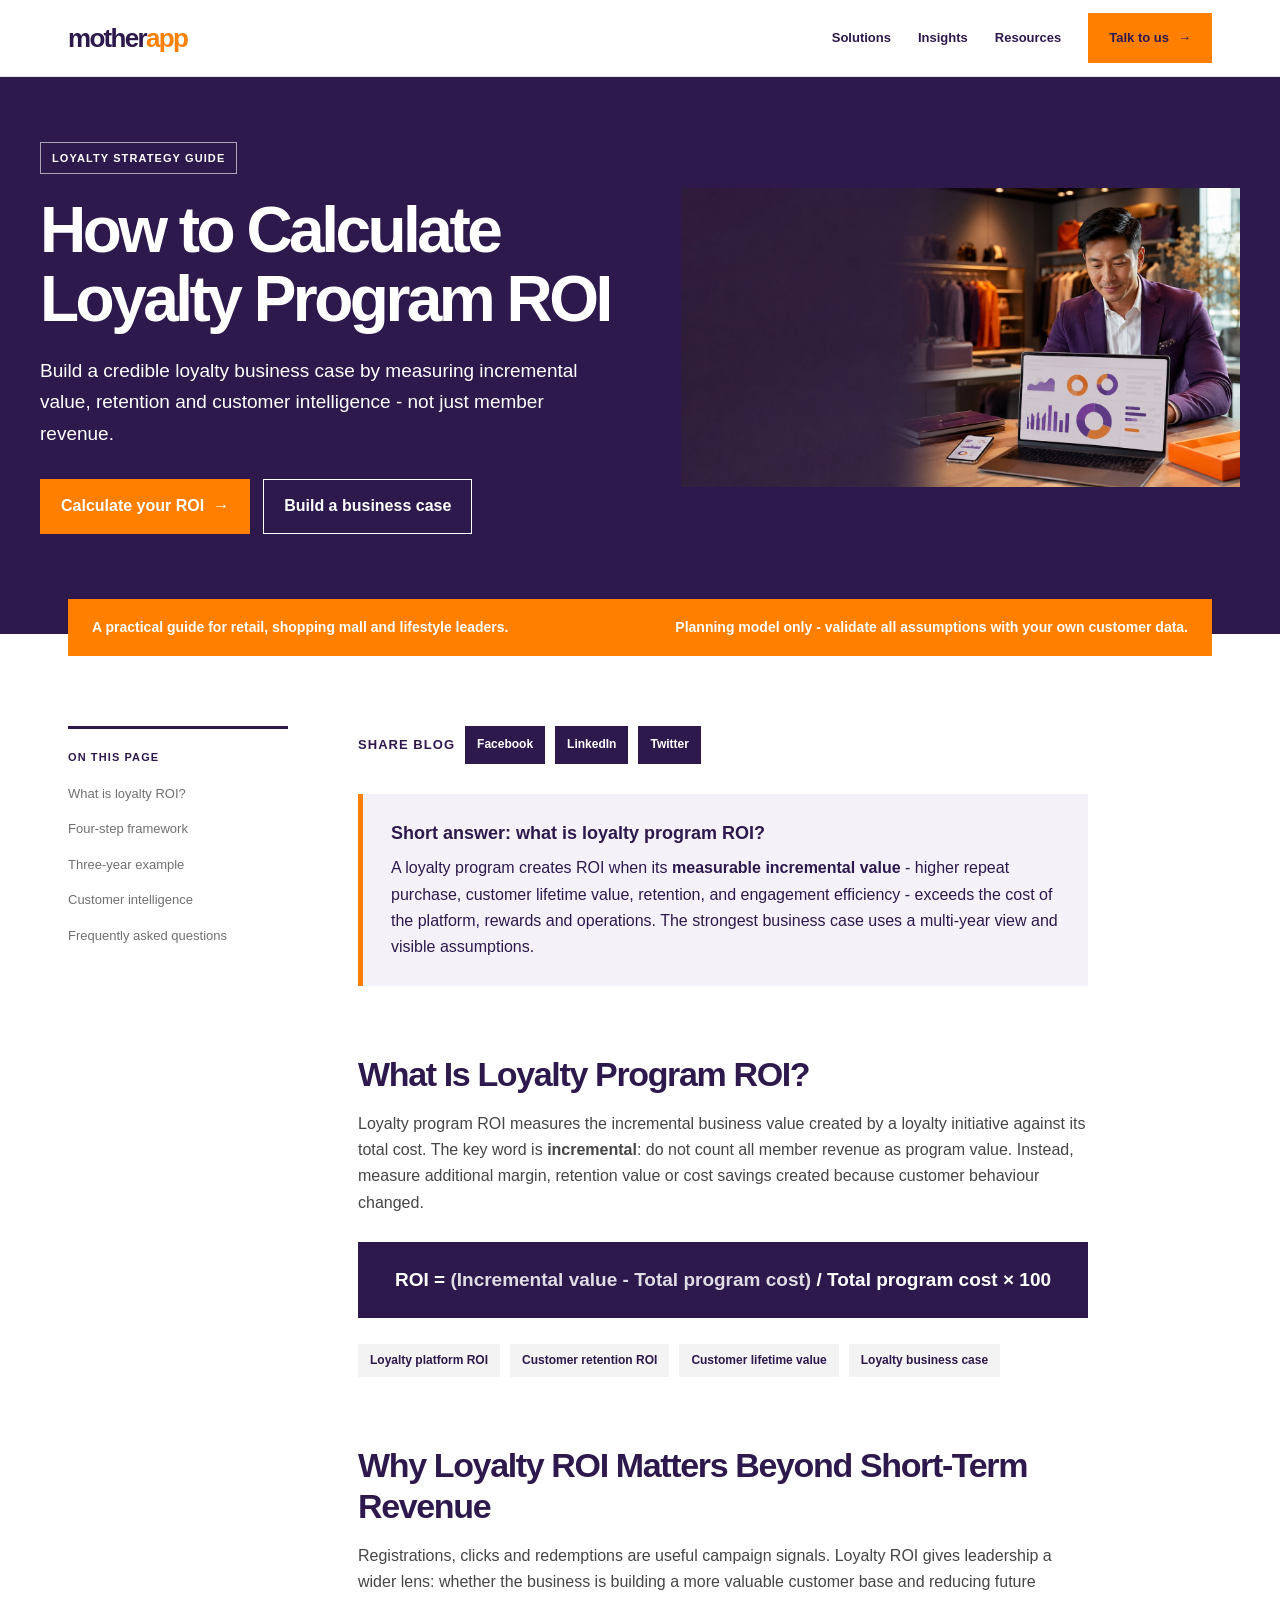
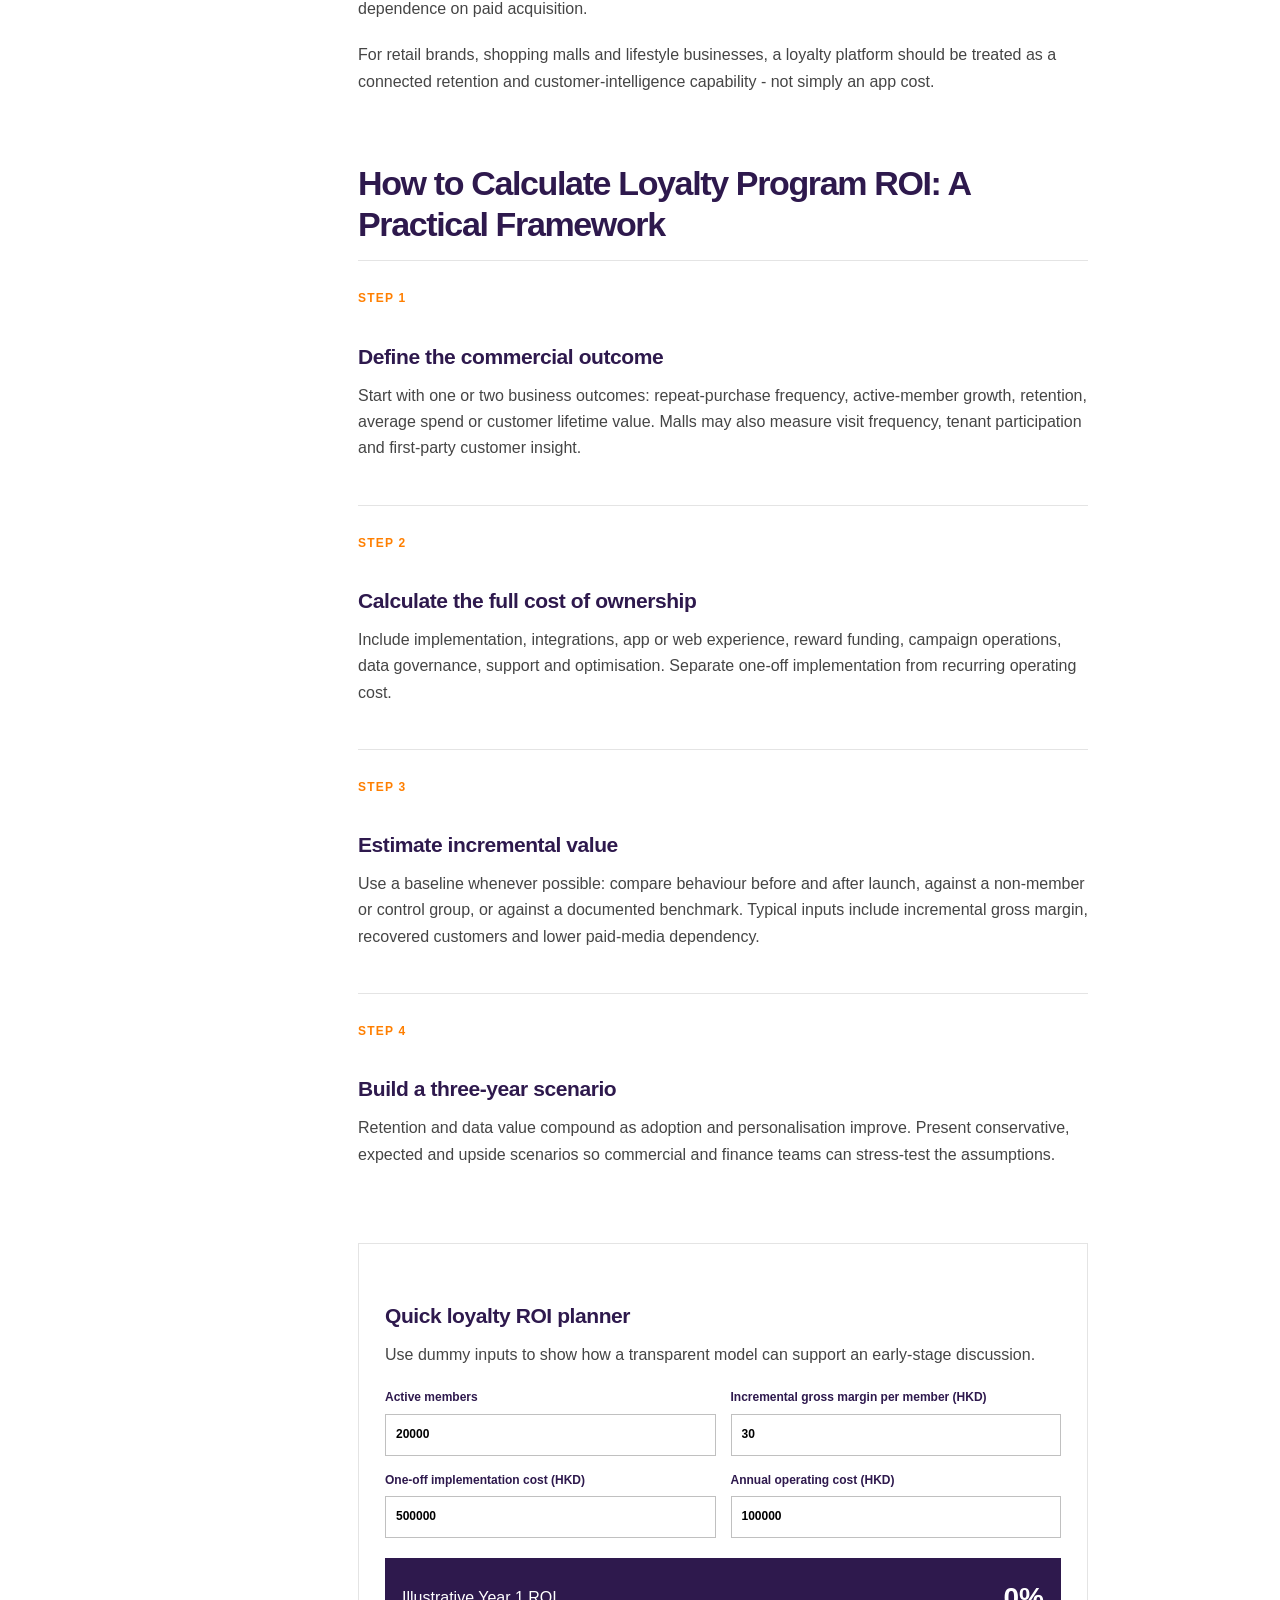
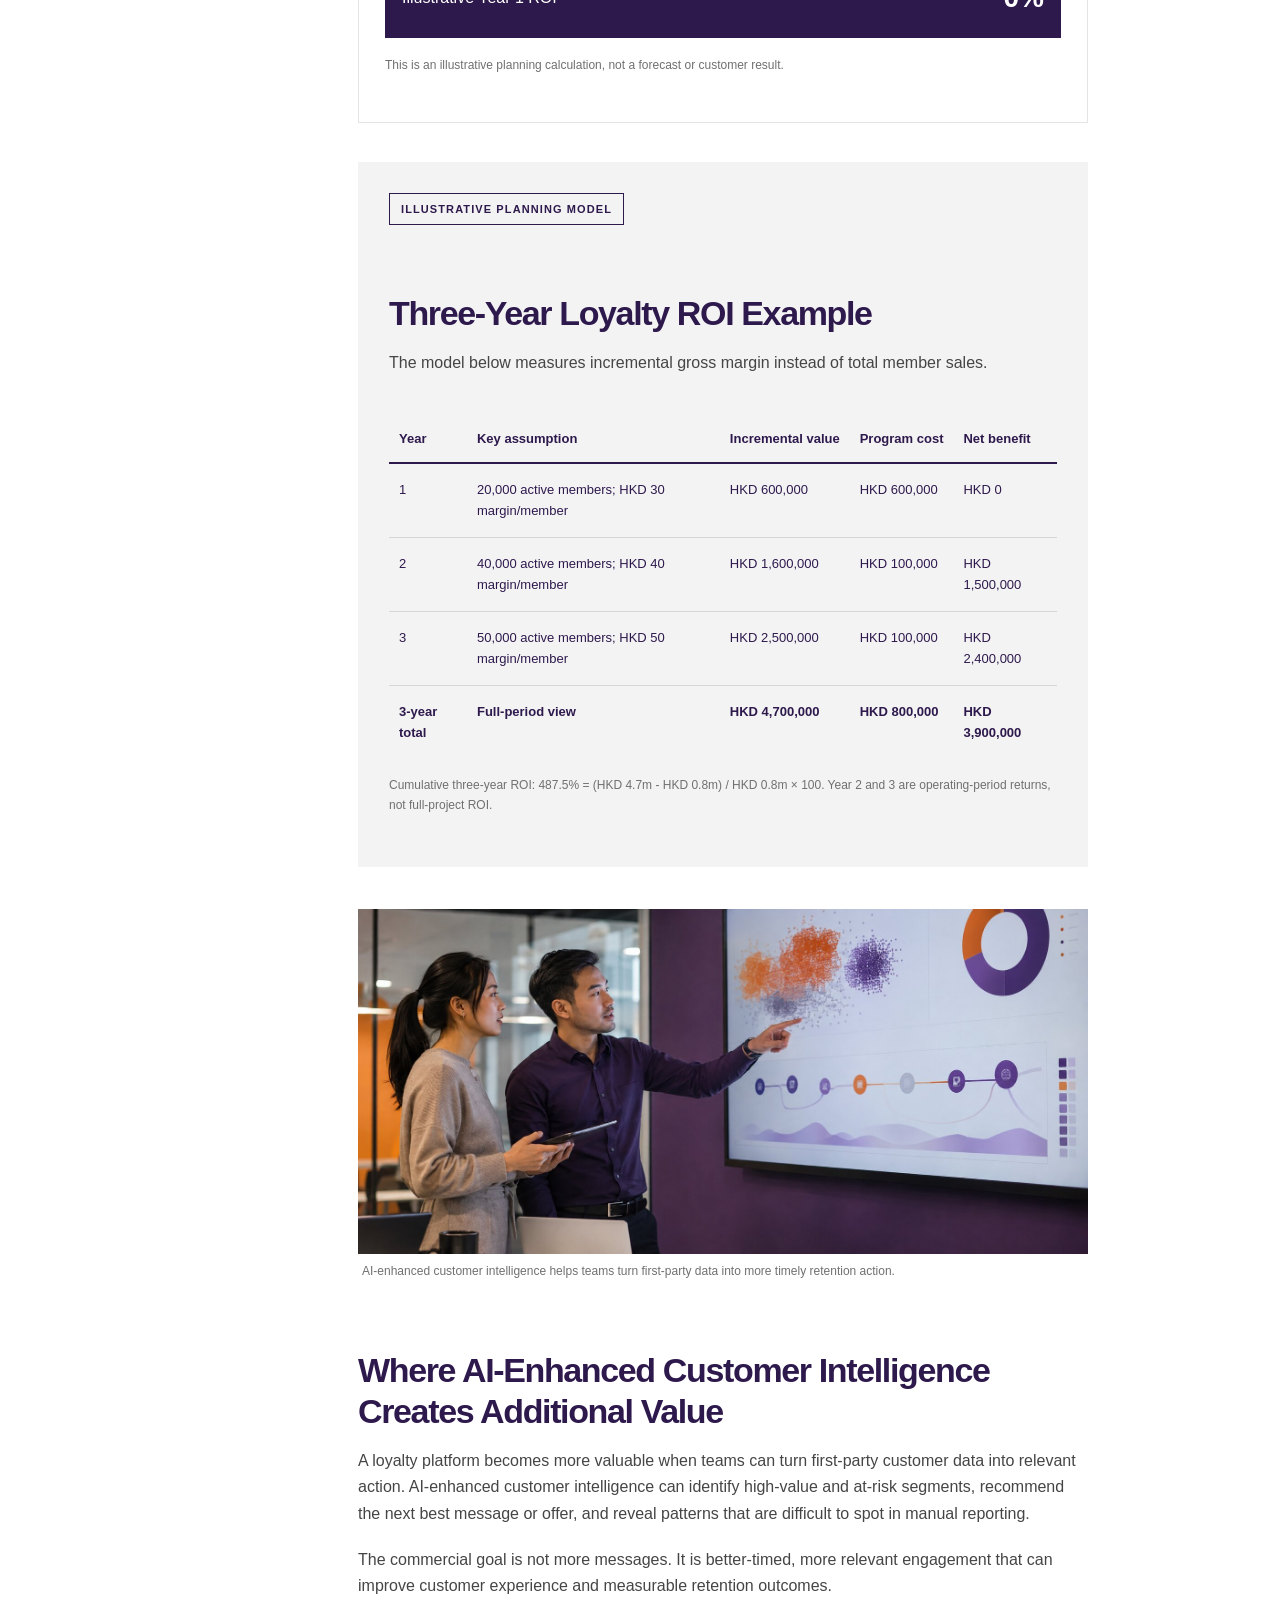
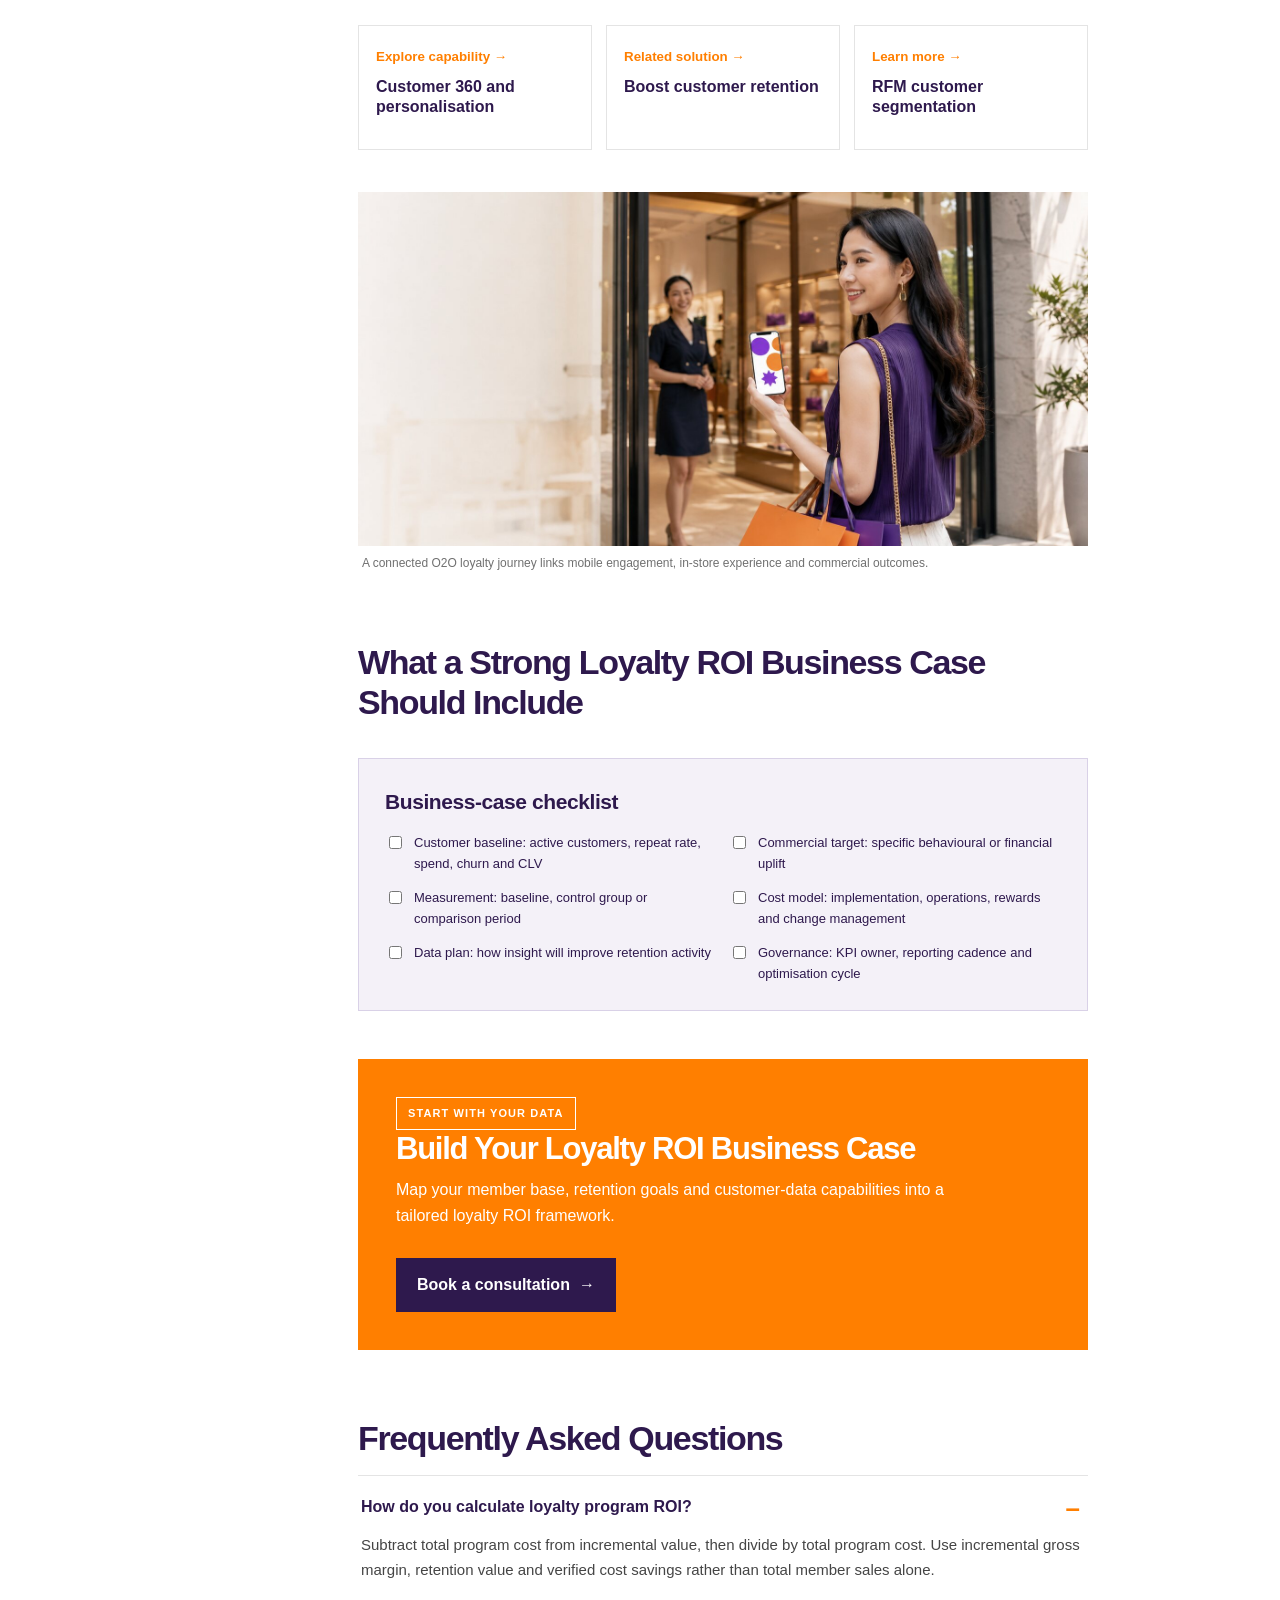
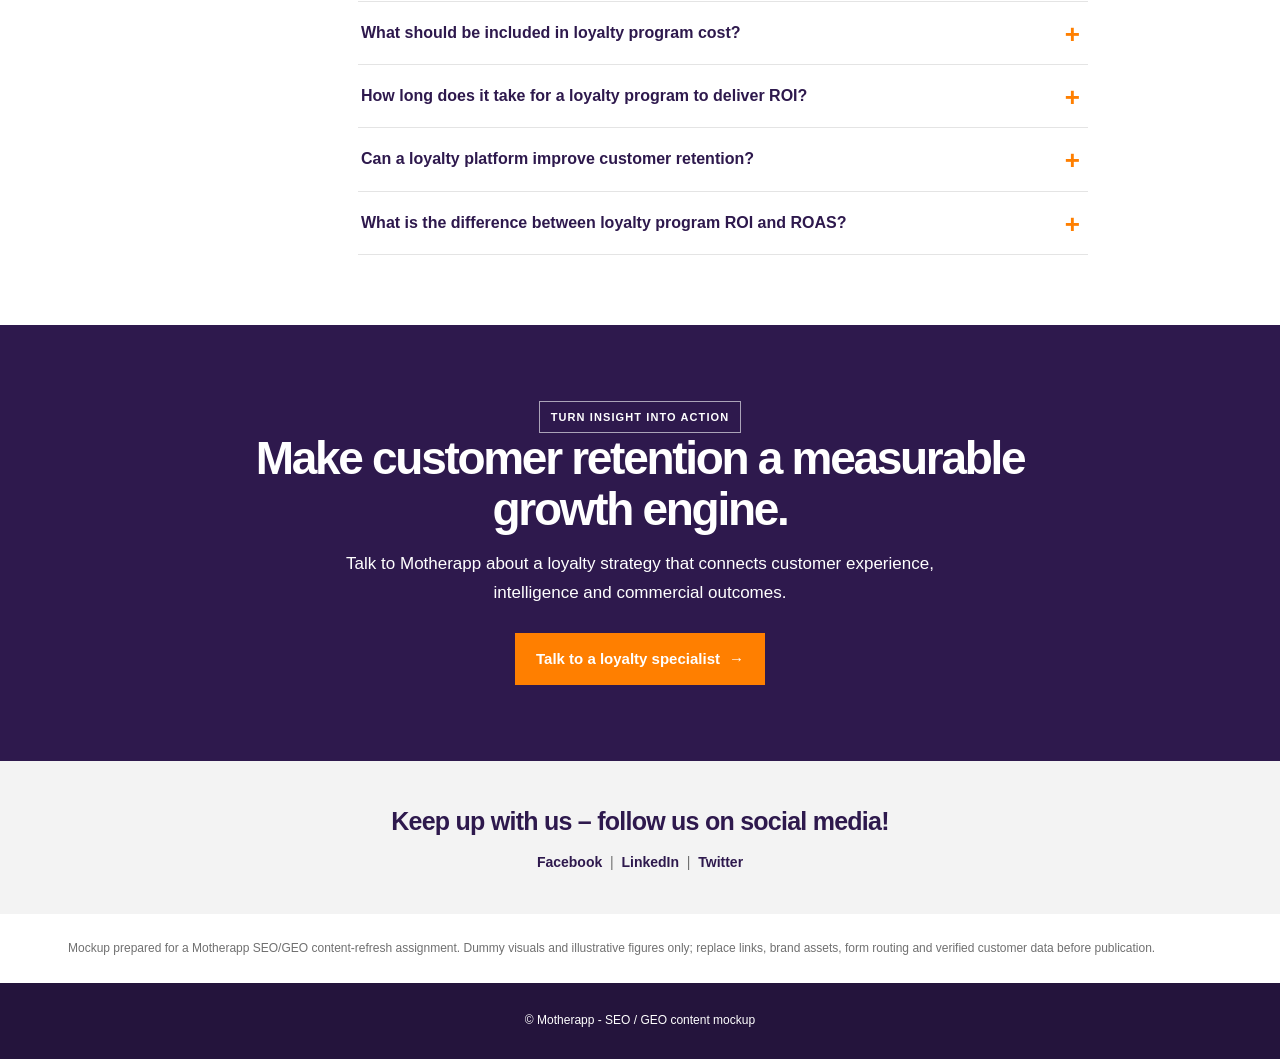
==== motherapp-branded/index.html @ f687d9ae "Optimise mockup images for mobile display" ====
<!doctype html>
<html lang="en">
<head>
  <meta charset="utf-8">
  <meta name="viewport" content="width=device-width, initial-scale=1">
  <meta name="description" content="Learn how to calculate loyalty program ROI, from implementation and maintenance costs to revenue uplift, retention and customer lifetime value.">
  <title>Loyalty Program ROI: Measure Returns | Motherapp</title>
  <style>
    :root{--ink:#2e194d;--deep:#2e194d;--orange:#ff7f00;--lavender:#f4f1f8;--soft:#f3f3f3;--cream:#fff;--line:#e4e4e4;--muted:#707070}*{box-sizing:border-box}html{scroll-behavior:smooth}body{margin:0;background:var(--cream);color:var(--ink);font-family:Montserrat,Arial,sans-serif;line-height:1.65}a{color:inherit}header{background:#fff;color:var(--ink);border-bottom:1px solid var(--line)}.nav{max-width:1200px;margin:auto;height:76px;padding:0 28px;display:flex;align-items:center;justify-content:space-between}.brand{font-weight:800;letter-spacing:-.065em;font-size:26px;text-decoration:none}.brand i{color:var(--orange);font-style:normal}.nav-links{display:flex;gap:27px;align-items:center;font-size:13px;font-weight:600}.nav-links a{text-decoration:none;color:var(--ink)}.nav-cta,.button{display:inline-flex;align-items:center;justify-content:center;gap:9px;text-decoration:none;border:1px solid var(--orange);cursor:pointer;font:inherit;font-weight:700;border-radius:0;padding:13px 20px;background:var(--orange);color:#fff;transition:.2s transform,.2s background}.button:hover,.nav-cta:hover{transform:translateY(-2px);background:#e87000}.hero{background:var(--deep);color:white;padding:65px 28px 100px}.hero-grid{max-width:1200px;margin:auto;display:grid;grid-template-columns:1.02fr .98fr;gap:60px;align-items:center}.eyebrow{display:inline-block;border:1px solid rgba(255,255,255,.6);padding:6px 11px;font-size:11px;font-weight:700;letter-spacing:.1em;text-transform:uppercase;color:#fff}h1{font-size:clamp(43px,5vw,67px);line-height:1.07;letter-spacing:-.055em;margin:22px 0 22px;max-width:700px}.lede{font-size:19px;line-height:1.65;color:#fff;max-width:615px}.hero-actions{display:flex;gap:13px;flex-wrap:wrap;margin-top:30px}.hero-actions .button.alt{color:#fff;background:transparent;border:1px solid #fff}.hero-img{width:100%;display:block}.trust{max-width:1200px;margin:-35px auto 0;position:relative;z-index:2;padding:0 28px}.trust-box{background:var(--orange);padding:17px 24px;display:flex;align-items:center;justify-content:space-between;gap:24px;font-size:14px;font-weight:600;color:#fff}.trust-box span{color:#fff}.layout{max-width:1200px;margin:70px auto;padding:0 28px;display:grid;grid-template-columns:220px minmax(0,730px);gap:70px}.toc{position:sticky;top:25px;align-self:start;border-top:3px solid var(--ink);padding-top:14px}.toc b{font-size:11px;text-transform:uppercase;letter-spacing:.1em}.toc a{display:block;text-decoration:none;margin-top:14px;font-size:13px;color:var(--muted)}.toc a:hover{color:var(--orange);font-weight:700}article h2{font-size:34px;line-height:1.2;letter-spacing:-.04em;margin:68px 0 16px}article h3{font-size:21px;letter-spacing:-.02em;margin:29px 0 8px}article p{font-size:16px;color:#454545;margin:0 0 20px}.answer{background:var(--lavender);border-left:5px solid var(--orange);padding:25px 28px;margin-bottom:35px}.answer strong{font-size:18px;display:block;margin-bottom:7px}.formula{background:var(--deep);color:white;padding:22px 24px;margin:26px 0;font-size:19px;font-weight:700;text-align:center}.formula em{color:#fff;opacity:.85;font-style:normal}.pill-row{display:flex;gap:10px;flex-wrap:wrap;margin:22px 0}.pill{background:var(--soft);padding:7px 12px;font-size:12px;font-weight:700}.step{padding:23px 0;border-top:1px solid var(--line)}.step-num{color:var(--orange);font-size:12px;font-weight:800;letter-spacing:.1em;text-transform:uppercase}.roi-card{background:var(--soft);padding:31px;margin:39px 0}.roi-card h3{margin-top:0}.table-wrap{overflow:auto}.roi-table{width:100%;border-collapse:collapse;font-size:13px;margin-top:20px}.roi-table th{text-align:left;padding:12px 10px;border-bottom:2px solid var(--ink);white-space:nowrap}.roi-table td{padding:15px 10px;vertical-align:top;border-bottom:1px solid #d7d7d7}.roi-table tr:last-child td{font-weight:800;border-bottom:0}.note{font-size:12px!important;color:#707070!important;margin-top:18px!important}.image-block{margin:42px 0}.image-block img{width:100%;display:block}.image-block figcaption{font-size:12px;color:var(--muted);margin:8px 4px}.inline-cta{background:var(--orange);padding:38px;margin:48px 0;color:#fff}.inline-cta h2{margin:0 0 10px;font-size:31px;max-width:540px}.inline-cta p{max-width:590px;color:#fff}.inline-cta .button{background:var(--deep);border-color:var(--deep);color:white;margin-top:8px}.checker{background:var(--lavender);border:1px solid #d9d1e7;padding:26px;margin:35px 0}.checker h3{margin:0 0 12px}.checker-grid{display:grid;grid-template-columns:1fr 1fr;gap:12px}.checker label{display:flex;gap:9px;align-items:flex-start;font-size:13px}.checker input{accent-color:var(--orange);margin-top:4px}.faq{border-top:1px solid var(--line)}details{border-bottom:1px solid var(--line);padding:18px 3px}summary{cursor:pointer;font-size:16px;font-weight:700;list-style:none;padding-right:28px;position:relative}summary:after{content:'+';position:absolute;right:5px;font-size:26px;top:-7px;color:var(--orange)}details[open] summary:after{content:'–'}details p{margin:13px 0 0;font-size:15px}.links{display:grid;grid-template-columns:repeat(3,1fr);gap:14px;margin-top:25px}.link-card{border:1px solid var(--line);padding:17px;text-decoration:none;background:white;min-height:125px}.link-card:hover{border-color:var(--orange)}.link-card small{color:var(--orange);font-weight:700}.link-card b{display:block;line-height:1.25;margin-top:8px}.bottom-cta{background:var(--deep);color:white;padding:76px 28px}.bottom-cta-inner{max-width:900px;margin:auto;text-align:center}.bottom-cta h2{font-size:46px;letter-spacing:-.05em;line-height:1.1;margin:0 0 16px}.bottom-cta p{color:#fff;font-size:17px;max-width:630px;margin:0 auto 26px}.bottom-cta .button{font-size:15px}.disclaimer{max-width:1200px;margin:0 auto;padding:25px 28px;color:#707070;font-size:12px}footer{background:#24143c;color:#fff;padding:28px;text-align:center;font-size:12px}.roi-tool{background:white;border:1px solid var(--line);padding:26px;margin:32px 0}.tool-grid{display:grid;grid-template-columns:1fr 1fr;gap:15px}.tool-grid label{font-size:12px;font-weight:700;color:var(--ink)}.tool-grid input{display:block;width:100%;margin-top:6px;border:1px solid #c0c0c0;padding:10px;font:inherit}.result{margin-top:20px;background:var(--deep);padding:17px;color:white;display:flex;justify-content:space-between;align-items:center}.result b{font-size:28px;color:#fff}@media(max-width:820px){.nav-links{display:none}.hero-grid,.layout{grid-template-columns:1fr}.hero{padding-top:42px}.trust{margin:0;background:var(--deep);padding-bottom:30px}.trust-box{margin:0}.toc{display:none}.layout{margin:50px auto;gap:0}article h2{font-size:30px}.links{grid-template-columns:1fr}.checker-grid,.tool-grid{grid-template-columns:1fr}.bottom-cta h2{font-size:39px}}@media(max-width:470px){.nav{padding:0 18px}.hero,.layout,.trust{padding-left:18px;padding-right:18px}.trust-box{align-items:flex-start;flex-direction:column}h1{font-size:44px}.hero-actions .button{width:100%}.roi-card,.inline-cta{padding:23px}.bottom-cta{padding:60px 20px}}
  .share-blog{display:flex;align-items:center;gap:10px;flex-wrap:wrap;margin:0 0 30px}.share-blog strong{font-size:13px;text-transform:uppercase;letter-spacing:.08em}.share-link{display:inline-flex;align-items:center;justify-content:center;min-width:38px;height:38px;padding:0 12px;background:var(--deep);color:#fff;text-decoration:none;font-size:12px;font-weight:700}.share-link:hover{background:var(--orange)}.follow-us{background:var(--soft);padding:40px 28px;text-align:center}.follow-us h2{margin:0 0 8px;font-size:25px;letter-spacing:-.03em}.follow-us p{margin:0;color:var(--muted);font-size:14px}.follow-us a{color:var(--ink);font-weight:700;text-decoration:none}.follow-us a:hover{color:var(--orange)}@media(max-width:470px){.share-blog{align-items:flex-start}.share-blog strong{width:100%}}
/* Mobile resilience: prevent any content block from widening the document. */
html,body{max-width:100%;overflow-x:hidden}img,svg{max-width:100%;height:auto}.layout,article,.roi-tool,.roi-card,.answer,.inline-cta,.table-wrap,.tool-grid,.checker-grid{min-width:0}
@media(max-width:820px){.layout{width:100%;padding-left:20px;padding-right:20px}.hero,.trust{padding-left:20px;padding-right:20px}.hero-grid,article{width:100%;min-width:0}.share-blog{margin-bottom:26px}.share-link{min-width:0}.roi-tool,.roi-card,.answer,.inline-cta{max-width:100%}.table-wrap{width:100%;overflow-x:auto;-webkit-overflow-scrolling:touch}.roi-table{min-width:650px}.formula{overflow-wrap:anywhere;word-break:break-word}.tool-grid label{min-width:0}.tool-grid input{max-width:100%;font-size:16px}}
@media(max-width:480px){body{line-height:1.55}.nav{height:64px}.brand{font-size:23px}.hero{padding-top:38px;padding-bottom:54px}h1{font-size:38px;letter-spacing:-.05em}.lede{font-size:17px}.trust-box{padding:16px;font-size:13px}.layout{margin:42px auto;padding-left:18px;padding-right:18px}article h2{font-size:28px;line-height:1.16;margin:48px 0 14px}article h3{font-size:21px;line-height:1.25}article p{font-size:16px;line-height:1.6}.answer{padding:20px 18px}.answer strong{font-size:17px}.formula{padding:18px 16px;font-size:17px;line-height:1.4}.pill{font-size:12px}.roi-tool,.roi-card{padding:22px 18px;margin:28px 0}.tool-grid{gap:14px}.tool-grid input{padding:12px}.result{align-items:flex-start;gap:6px;flex-direction:column}.result b{font-size:26px}.inline-cta{padding:28px 20px;margin:35px 0}.inline-cta h2{font-size:28px}.checker{padding:20px 18px}.checker-grid{gap:14px}.links{gap:12px}.link-card{min-height:auto;padding:16px}.share-blog{gap:8px}.share-blog strong{font-size:12px}.share-link{height:36px;padding:0 10px;font-size:12px}summary{font-size:16px;line-height:1.45;padding-right:30px}details{padding:16px 0}.bottom-cta{padding:58px 20px}.bottom-cta h2{font-size:34px}.bottom-cta p{font-size:16px}.follow-us{padding:32px 20px}.follow-us h2{font-size:25px}.disclaimer{padding:24px 20px;font-size:12px}.roi-table{font-size:13px}.roi-table th,.roi-table td{padding:12px 10px}}
</style>
</head>
<body>
  <header><nav class="nav" aria-label="Main navigation"><a class="brand" href="#top">mother<i>app</i></a><div class="nav-links"><a href="#framework">Solutions</a><a href="#roi-model">Insights</a><a href="#faq">Resources</a><a class="nav-cta" href="https://motherapp.com/contact/">Talk to us <span>→</span></a></div></nav></header>
  <main id="top">
    <section class="hero"><div class="hero-grid"><div><span class="eyebrow">Loyalty strategy guide</span><h1>How to Calculate Loyalty Program ROI</h1><p class="lede">Build a credible loyalty business case by measuring incremental value, retention and customer intelligence - not just member revenue.</p><div class="hero-actions"><a class="button" href="#roi-tool">Calculate your ROI <span>→</span></a><a class="button alt" href="#checker">Build a business case</a></div></div><img class="hero-img" src="assets/loyalty-roi-business-case.jpg" alt="Retail leader reviewing a loyalty program ROI dashboard and mobile loyalty experience"></div></section>
    <div class="trust"><div class="trust-box"><strong>A practical guide for retail, shopping mall and lifestyle leaders.</strong><span>Planning model only - validate all assumptions with your own customer data.</span></div></div>
    <div class="layout"><aside class="toc"><b>On this page</b><a href="#what-is-roi">What is loyalty ROI?</a><a href="#framework">Four-step framework</a><a href="#roi-model">Three-year example</a><a href="#intelligence">Customer intelligence</a><a href="#faq">Frequently asked questions</a></aside><article>
      <div class="share-blog" aria-label="Share this blog"><strong>Share Blog</strong><a class="share-link" href="https://www.facebook.com/sharer/sharer.php?u=https%3A%2F%2Fmotherapp.com%2Finsights%2Fen-loyalty-roi%2F" target="_blank" rel="noopener noreferrer" aria-label="Share on Facebook">Facebook</a><a class="share-link" href="https://www.linkedin.com/sharing/share-offsite/?url=https%3A%2F%2Fmotherapp.com%2Finsights%2Fen-loyalty-roi%2F" target="_blank" rel="noopener noreferrer" aria-label="Share on LinkedIn">LinkedIn</a><a class="share-link" href="https://twitter.com/intent/tweet?url=https%3A%2F%2Fmotherapp.com%2Finsights%2Fen-loyalty-roi%2F&text=How%20to%20Calculate%20Loyalty%20Program%20ROI" target="_blank" rel="noopener noreferrer" aria-label="Share on Twitter">Twitter</a></div><div class="answer"><strong>Short answer: what is loyalty program ROI?</strong>A loyalty program creates ROI when its <b>measurable incremental value</b> - higher repeat purchase, customer lifetime value, retention, and engagement efficiency - exceeds the cost of the platform, rewards and operations. The strongest business case uses a multi-year view and visible assumptions.</div>
      <h2 id="what-is-roi">What Is Loyalty Program ROI?</h2><p>Loyalty program ROI measures the incremental business value created by a loyalty initiative against its total cost. The key word is <b>incremental</b>: do not count all member revenue as program value. Instead, measure additional margin, retention value or cost savings created because customer behaviour changed.</p><div class="formula">ROI = <em>(Incremental value - Total program cost)</em> / Total program cost × 100</div><div class="pill-row"><span class="pill">Loyalty platform ROI</span><span class="pill">Customer retention ROI</span><span class="pill">Customer lifetime value</span><span class="pill">Loyalty business case</span></div>
      <h2>Why Loyalty ROI Matters Beyond Short-Term Revenue</h2><p>Registrations, clicks and redemptions are useful campaign signals. Loyalty ROI gives leadership a wider lens: whether the business is building a more valuable customer base and reducing future dependence on paid acquisition.</p><p>For retail brands, shopping malls and lifestyle businesses, a loyalty platform should be treated as a connected retention and customer-intelligence capability - not simply an app cost.</p>
      <h2 id="framework">How to Calculate Loyalty Program ROI: A Practical Framework</h2><div class="step"><span class="step-num">Step 1</span><h3>Define the commercial outcome</h3><p>Start with one or two business outcomes: repeat-purchase frequency, active-member growth, retention, average spend or customer lifetime value. Malls may also measure visit frequency, tenant participation and first-party customer insight.</p></div><div class="step"><span class="step-num">Step 2</span><h3>Calculate the full cost of ownership</h3><p>Include implementation, integrations, app or web experience, reward funding, campaign operations, data governance, support and optimisation. Separate one-off implementation from recurring operating cost.</p></div><div class="step"><span class="step-num">Step 3</span><h3>Estimate incremental value</h3><p>Use a baseline whenever possible: compare behaviour before and after launch, against a non-member or control group, or against a documented benchmark. Typical inputs include incremental gross margin, recovered customers and lower paid-media dependency.</p></div><div class="step"><span class="step-num">Step 4</span><h3>Build a three-year scenario</h3><p>Retention and data value compound as adoption and personalisation improve. Present conservative, expected and upside scenarios so commercial and finance teams can stress-test the assumptions.</p></div>
      <section class="roi-tool" id="roi-tool"><h3>Quick loyalty ROI planner</h3><p>Use dummy inputs to show how a transparent model can support an early-stage discussion.</p><div class="tool-grid"><label>Active members<input id="members" type="number" value="20000" min="0"></label><label>Incremental gross margin per member (HKD)<input id="margin" type="number" value="30" min="0"></label><label>One-off implementation cost (HKD)<input id="implementation" type="number" value="500000" min="0"></label><label>Annual operating cost (HKD)<input id="operations" type="number" value="100000" min="0"></label></div><div class="result"><span>Illustrative Year 1 ROI</span><b id="roi-result">0.0%</b></div><p class="note">This is an illustrative planning calculation, not a forecast or customer result.</p></section>
      <section class="roi-card" id="roi-model"><span class="eyebrow" style="color:#2e194d;border-color:#2e194d">Illustrative planning model</span><h2>Three-Year Loyalty ROI Example</h2><p>The model below measures incremental gross margin instead of total member sales.</p><div class="table-wrap"><table class="roi-table"><thead><tr><th>Year</th><th>Key assumption</th><th>Incremental value</th><th>Program cost</th><th>Net benefit</th></tr></thead><tbody><tr><td>1</td><td>20,000 active members; HKD 30 margin/member</td><td>HKD 600,000</td><td>HKD 600,000</td><td>HKD 0</td></tr><tr><td>2</td><td>40,000 active members; HKD 40 margin/member</td><td>HKD 1,600,000</td><td>HKD 100,000</td><td>HKD 1,500,000</td></tr><tr><td>3</td><td>50,000 active members; HKD 50 margin/member</td><td>HKD 2,500,000</td><td>HKD 100,000</td><td>HKD 2,400,000</td></tr><tr><td>3-year total</td><td>Full-period view</td><td>HKD 4,700,000</td><td>HKD 800,000</td><td>HKD 3,900,000</td></tr></tbody></table></div><p class="note">Cumulative three-year ROI: 487.5% = (HKD 4.7m - HKD 0.8m) / HKD 0.8m × 100. Year 2 and 3 are operating-period returns, not full-project ROI.</p></section>
      <figure class="image-block"><img src="assets/customer-intelligence-team.jpg" alt="Retail marketing team analysing AI-enhanced customer segments and engagement journeys"><figcaption>AI-enhanced customer intelligence helps teams turn first-party data into more timely retention action.</figcaption></figure>
      <h2 id="intelligence">Where AI-Enhanced Customer Intelligence Creates Additional Value</h2><p>A loyalty platform becomes more valuable when teams can turn first-party customer data into relevant action. AI-enhanced customer intelligence can identify high-value and at-risk segments, recommend the next best message or offer, and reveal patterns that are difficult to spot in manual reporting.</p><p>The commercial goal is not more messages. It is better-timed, more relevant engagement that can improve customer experience and measurable retention outcomes.</p><div class="links"><a class="link-card" href="#"><small>Explore capability →</small><b>Customer 360 and personalisation</b></a><a class="link-card" href="#"><small>Related solution →</small><b>Boost customer retention</b></a><a class="link-card" href="#"><small>Learn more →</small><b>RFM customer segmentation</b></a></div>
      <figure class="image-block"><img src="assets/o2o-loyalty-journey.jpg" alt="Customer using a mobile loyalty app during an in-store retail experience"><figcaption>A connected O2O loyalty journey links mobile engagement, in-store experience and commercial outcomes.</figcaption></figure>
      <h2>What a Strong Loyalty ROI Business Case Should Include</h2><div class="checker" id="checker"><h3>Business-case checklist</h3><div class="checker-grid"><label><input type="checkbox">Customer baseline: active customers, repeat rate, spend, churn and CLV</label><label><input type="checkbox">Commercial target: specific behavioural or financial uplift</label><label><input type="checkbox">Measurement: baseline, control group or comparison period</label><label><input type="checkbox">Cost model: implementation, operations, rewards and change management</label><label><input type="checkbox">Data plan: how insight will improve retention activity</label><label><input type="checkbox">Governance: KPI owner, reporting cadence and optimisation cycle</label></div></div>
      <div class="inline-cta" id="consultation"><span class="eyebrow" style="color:#fff;border-color:#fff">Start with your data</span><h2>Build Your Loyalty ROI Business Case</h2><p>Map your member base, retention goals and customer-data capabilities into a tailored loyalty ROI framework.</p><a class="button" href="https://motherapp.com/contact/">Book a consultation <span>→</span></a></div>
      <h2 id="faq">Frequently Asked Questions</h2><div class="faq"><details open><summary>How do you calculate loyalty program ROI?</summary><p>Subtract total program cost from incremental value, then divide by total program cost. Use incremental gross margin, retention value and verified cost savings rather than total member sales alone.</p></details><details><summary>What should be included in loyalty program cost?</summary><p>Include implementation, integrations, ongoing platform fees, reward funding, campaign operations, support, analytics and optimisation. Separate one-off costs from recurring costs.</p></details><details><summary>How long does it take for a loyalty program to deliver ROI?</summary><p>It depends on member adoption, the starting customer base, the proposition and execution. A multi-year model is usually more useful because retention and customer-data value take time to build.</p></details><details><summary>Can a loyalty platform improve customer retention?</summary><p>Yes, when customers receive relevant value and teams have the insight and tools to make engagement more timely and personal. Measure impact against a baseline or comparison group.</p></details><details><summary>What is the difference between loyalty program ROI and ROAS?</summary><p>ROAS measures revenue attributed to advertising spend. Loyalty ROI evaluates a broader investment, including retention, customer lifetime value, operational efficiency and customer intelligence.</p></details></div>
    </article></div>
    <section class="bottom-cta"><div class="bottom-cta-inner"><span class="eyebrow">Turn insight into action</span><h2>Make customer retention a measurable growth engine.</h2><p>Talk to Motherapp about a loyalty strategy that connects customer experience, intelligence and commercial outcomes.</p><a class="button" href="https://motherapp.com/contact/">Talk to a loyalty specialist <span>→</span></a></div></section>
  </main><section class="follow-us"><h2>Keep up with us – follow us on social media!</h2><p><a href="https://www.facebook.com/MotherAppHK/" target="_blank" rel="noopener noreferrer">Facebook</a> &nbsp;|&nbsp; <a href="https://www.linkedin.com/company/motherapp/" target="_blank" rel="noopener noreferrer">LinkedIn</a> &nbsp;|&nbsp; <a href="https://twitter.com/motherapp?lang=en" target="_blank" rel="noopener noreferrer">Twitter</a></p></section><div class="disclaimer">Mockup prepared for a Motherapp SEO/GEO content-refresh assignment. Dummy visuals and illustrative figures only; replace links, brand assets, form routing and verified customer data before publication.</div><footer>© Motherapp - SEO / GEO content mockup</footer>
  <script>const n=id=>document.getElementById(id),fmt=new Intl.NumberFormat('en-US',{maximumFractionDigits:1});function calc(){const v=['members','margin','implementation','operations'].map(id=>Number(n(id).value)||0),value=v[0]*v[1],cost=v[2]+v[3],roi=cost?((value-cost)/cost)*100:0;n('roi-result').textContent=fmt.format(roi)+'%'}['members','margin','implementation','operations'].forEach(id=>n(id).addEventListener('input',calc));calc();</script>
</body>
</html>
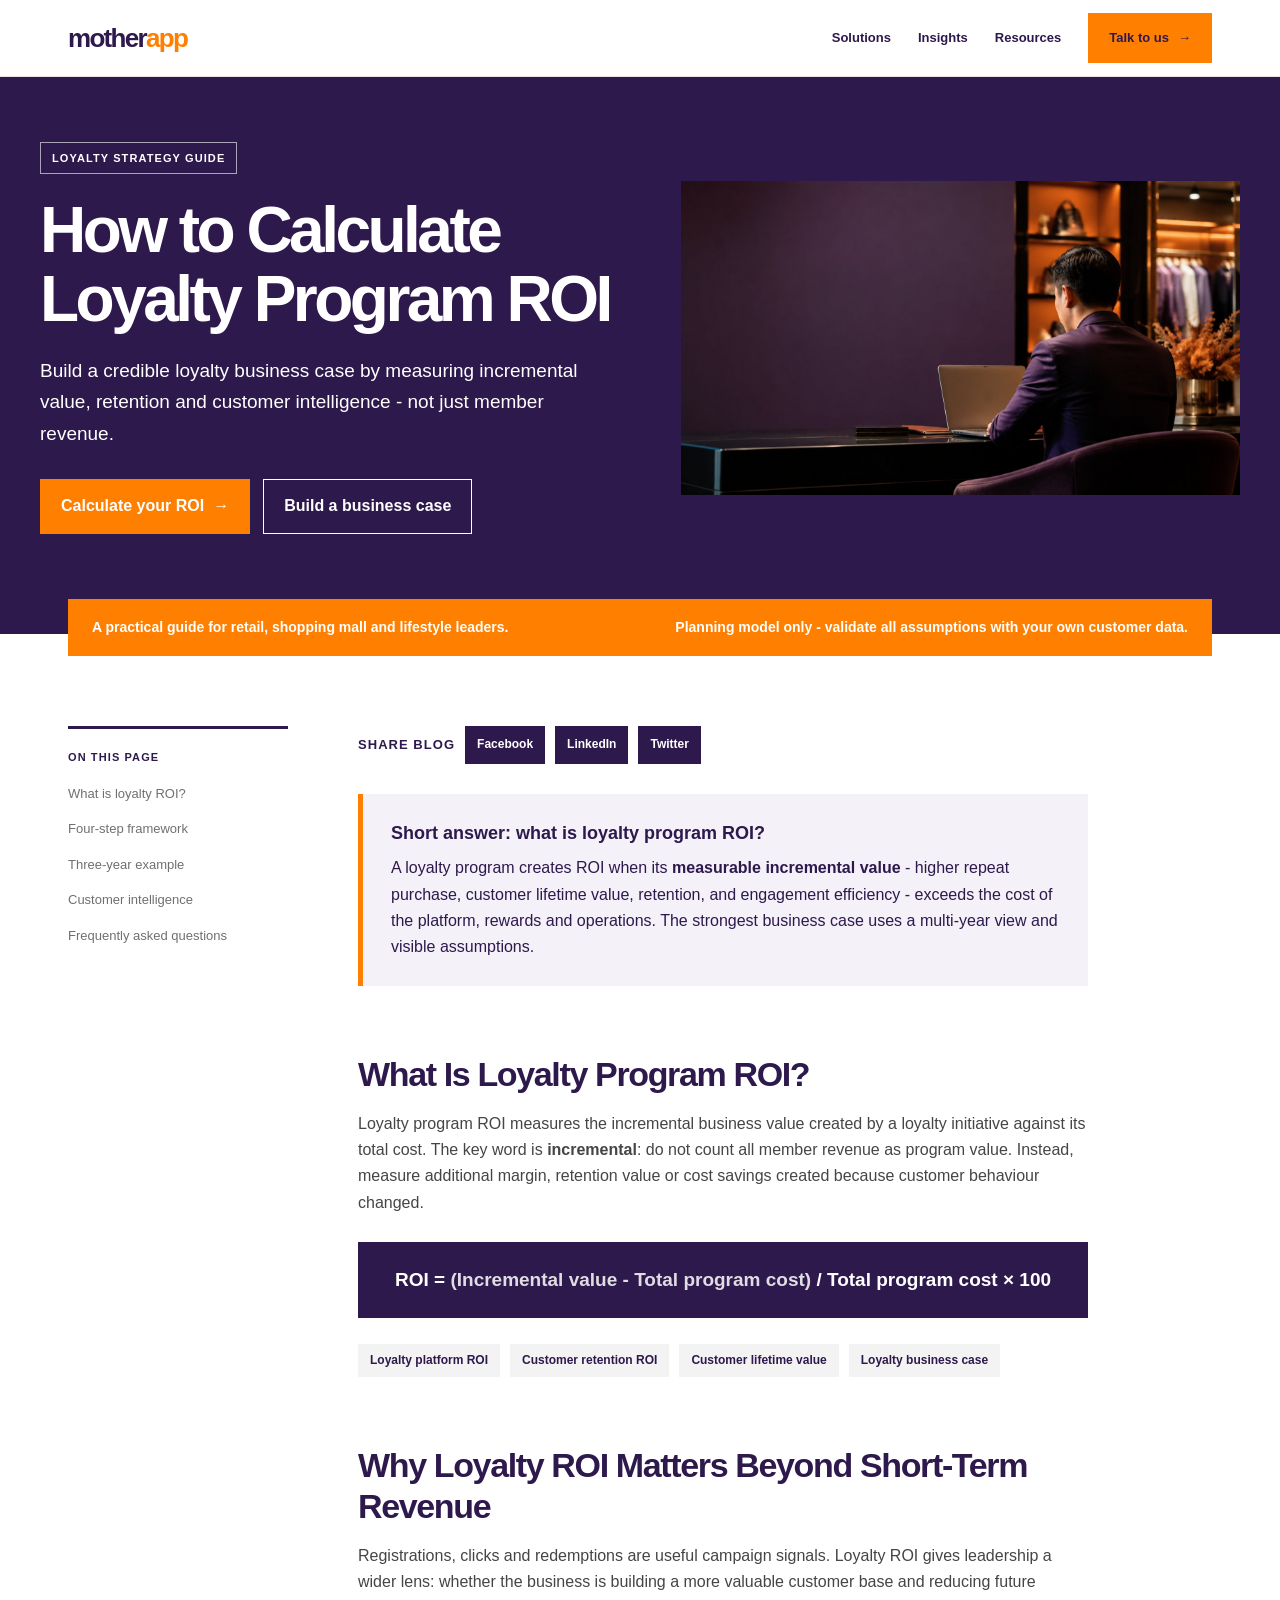
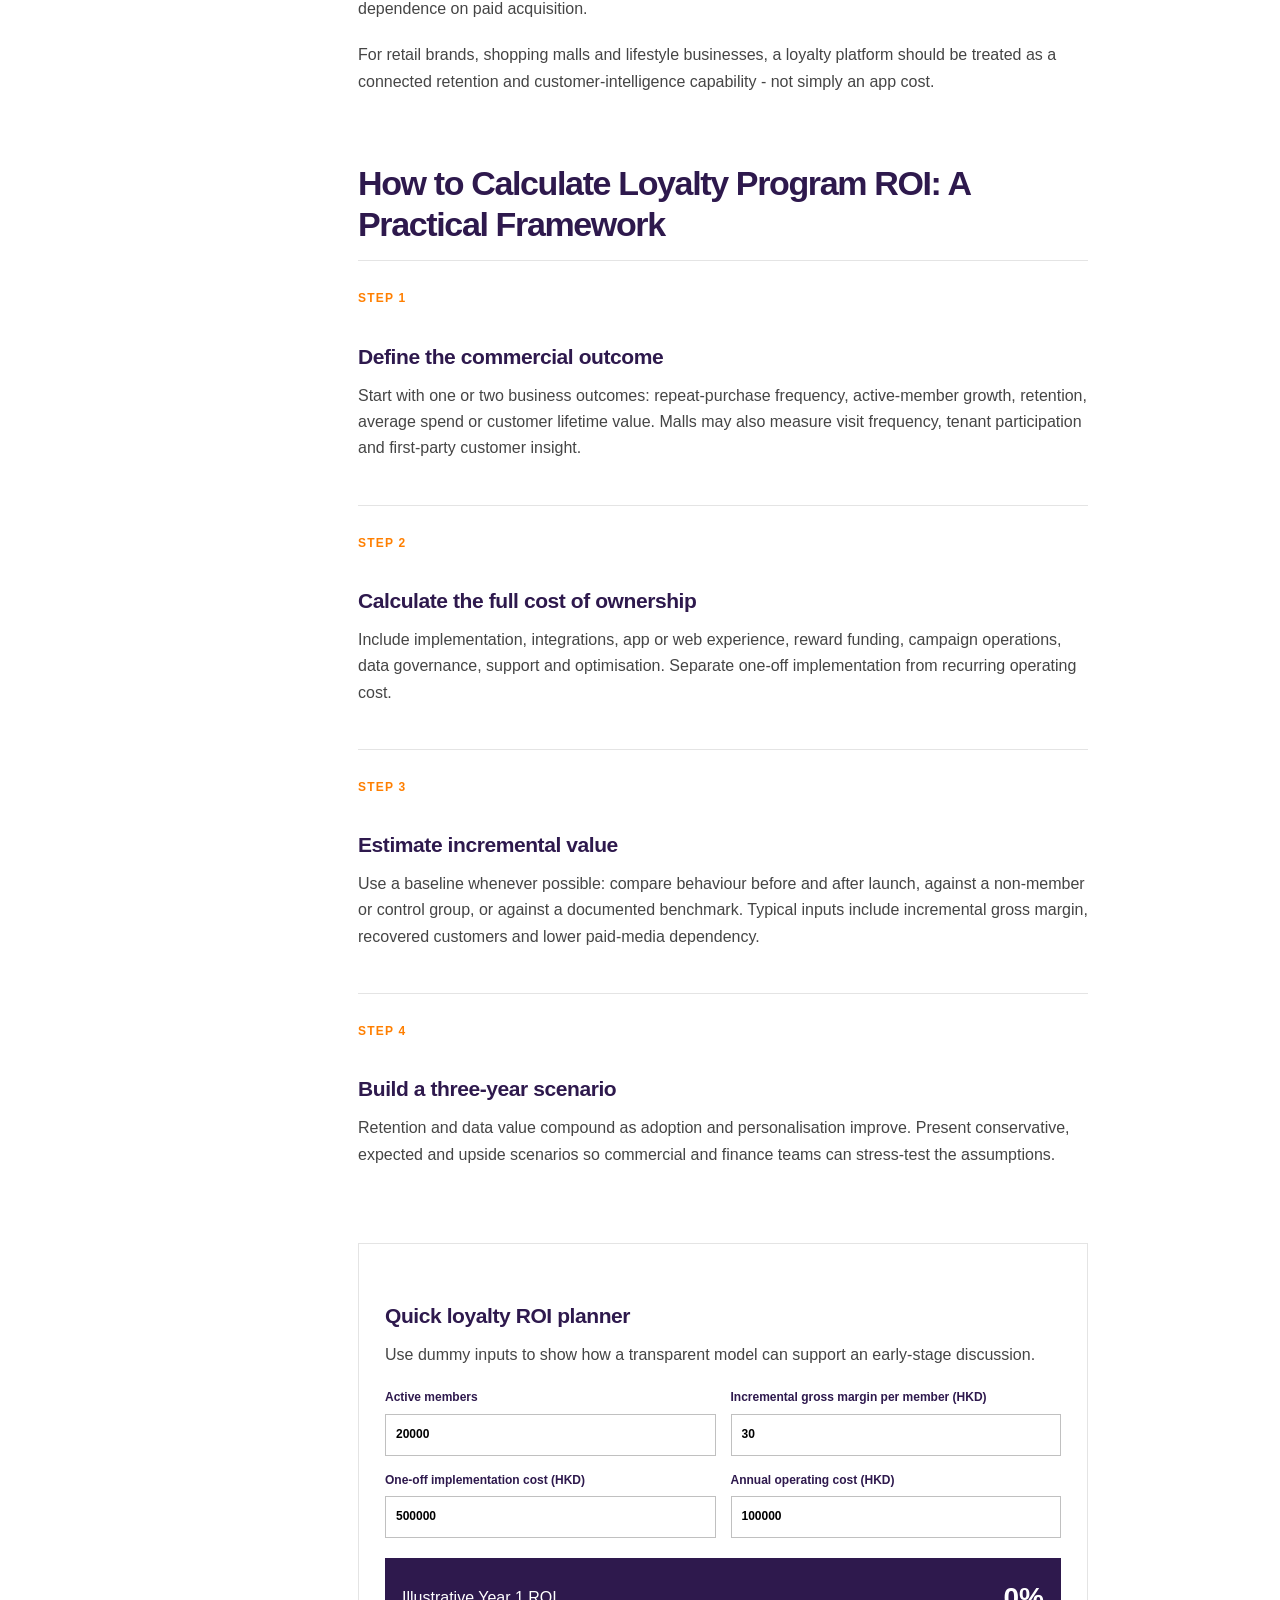
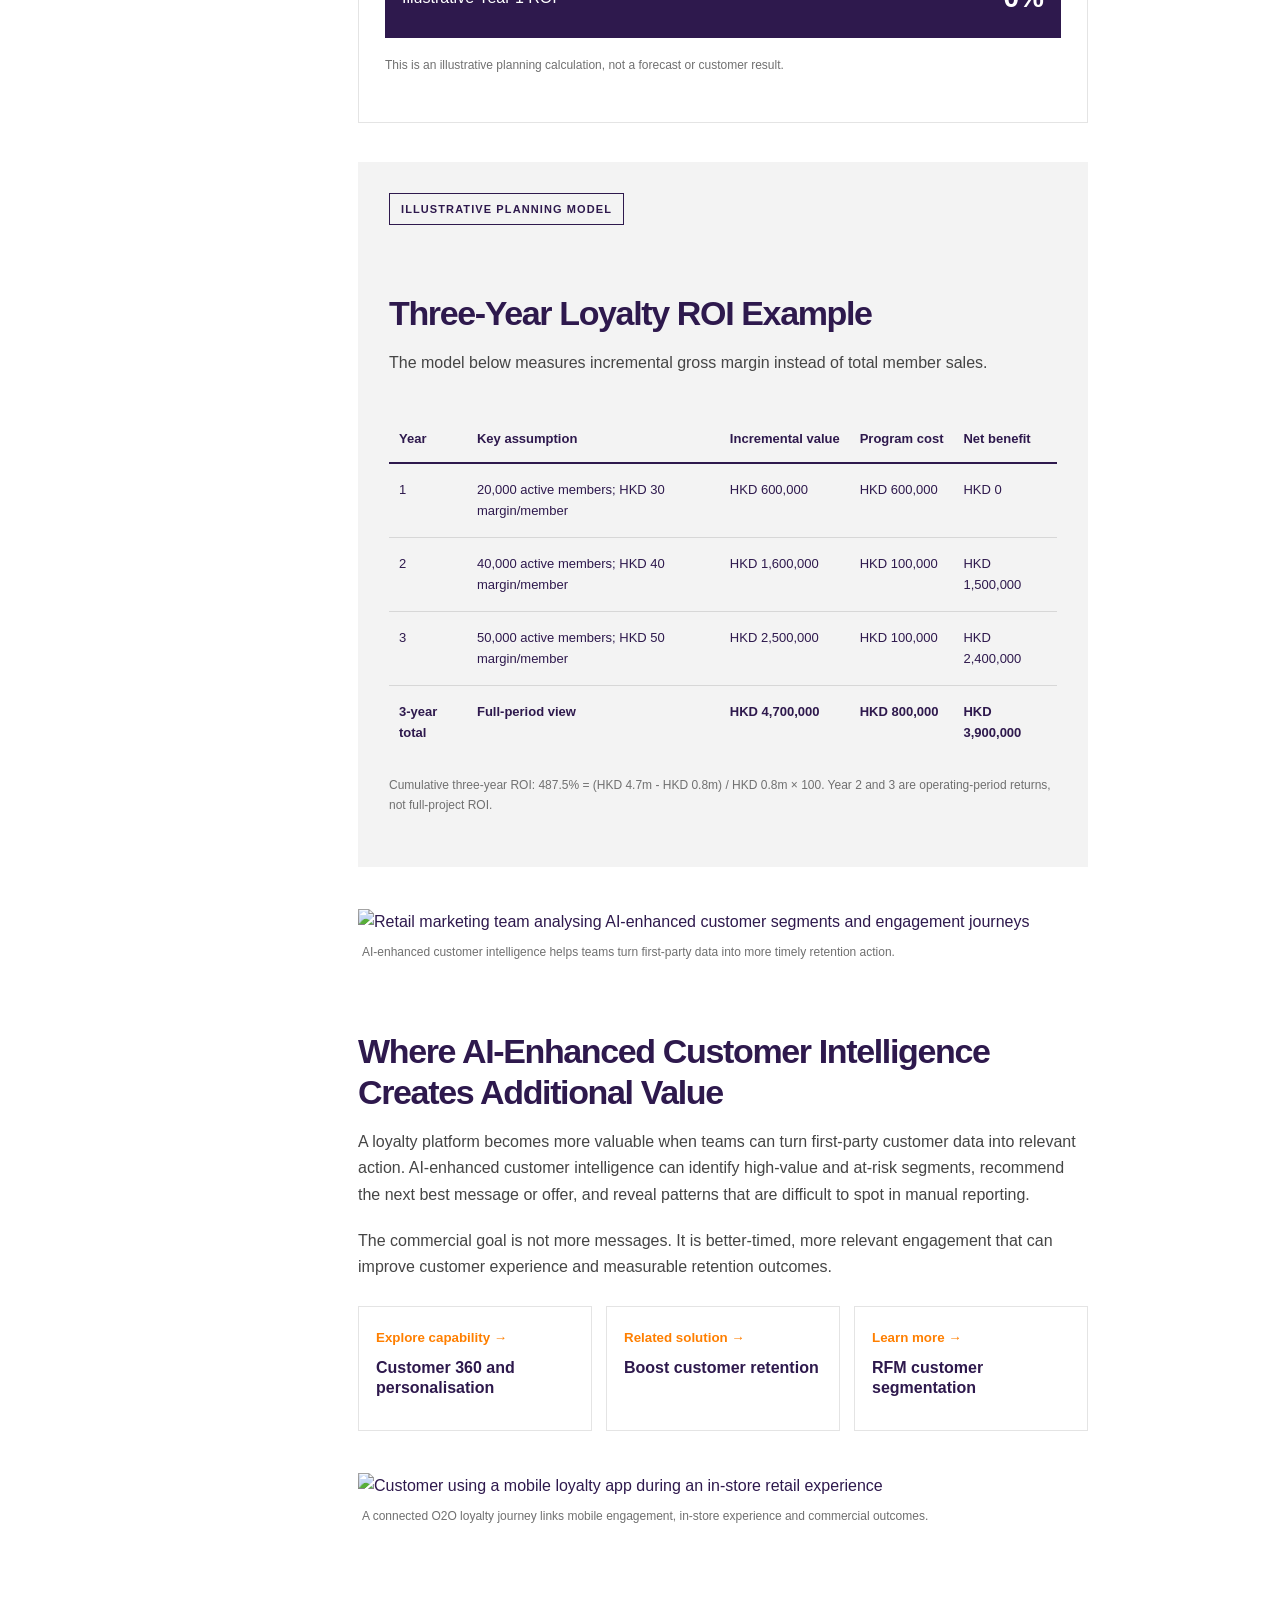
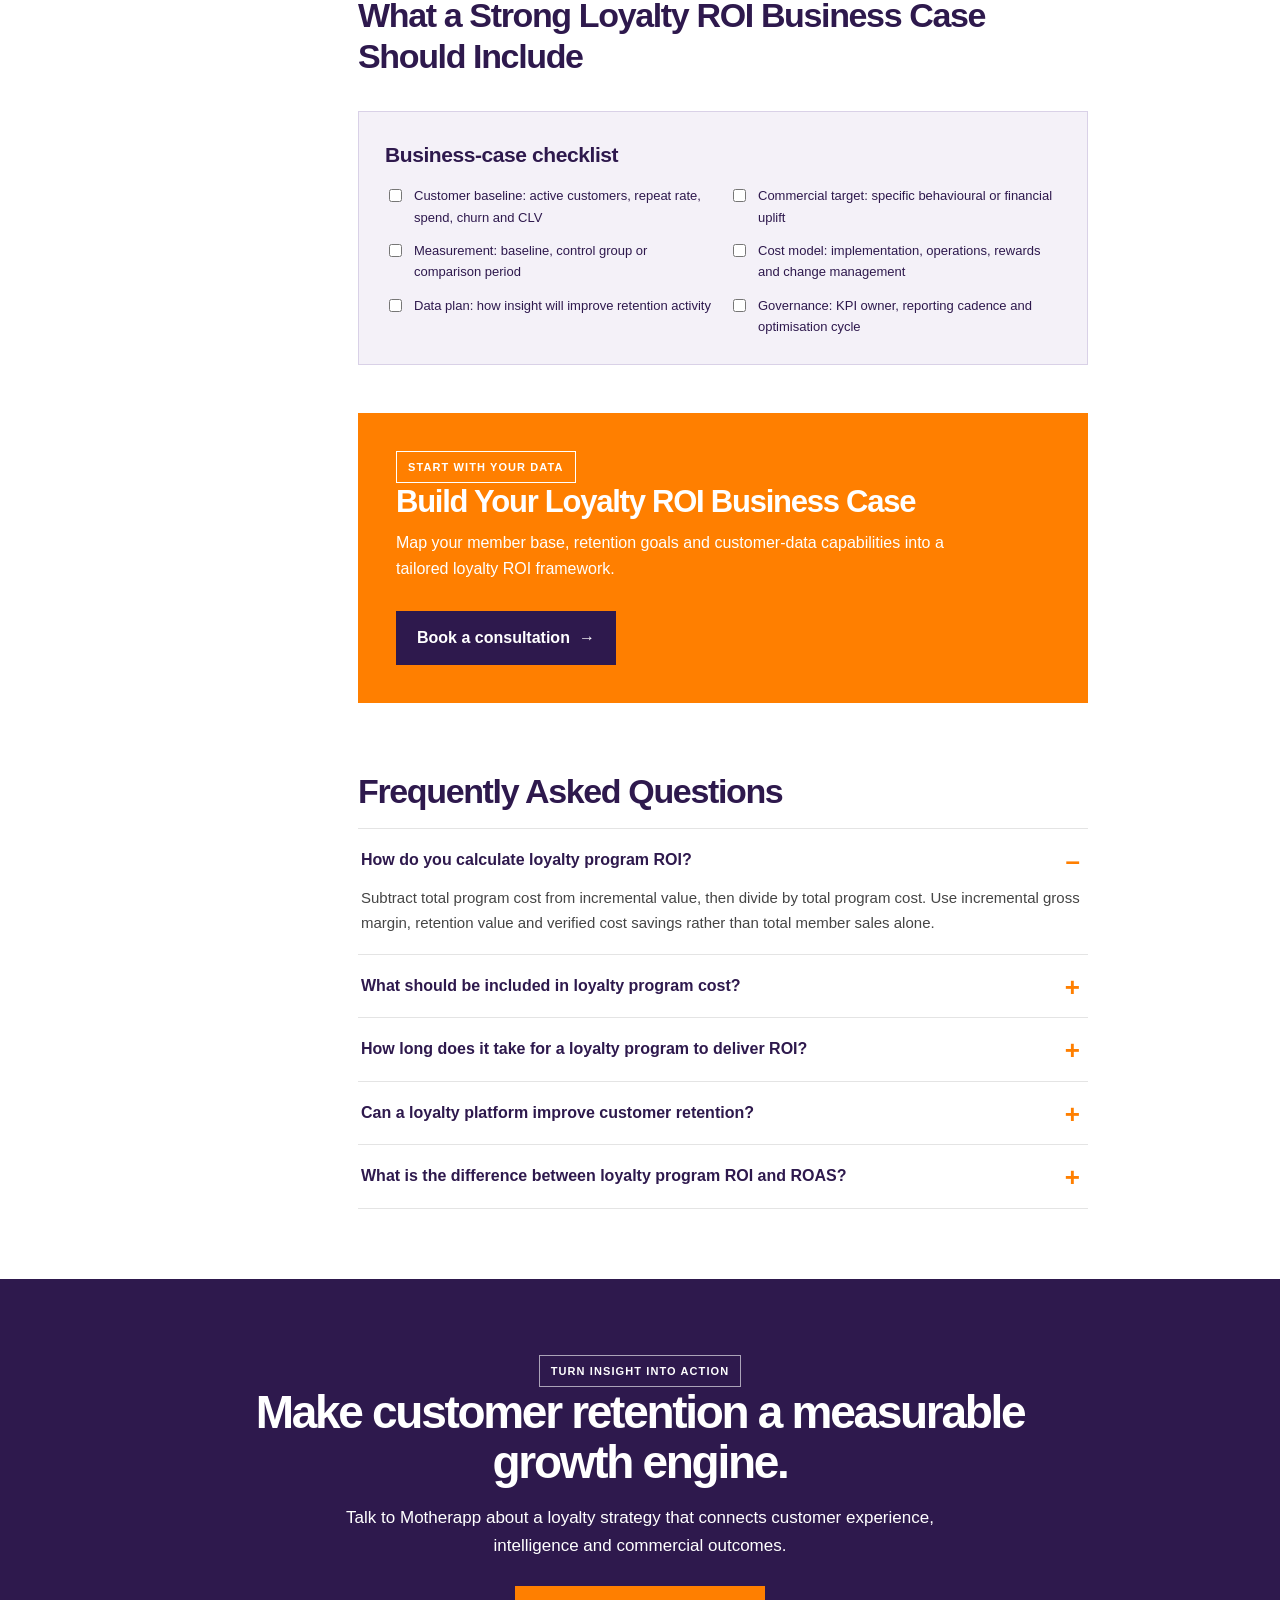
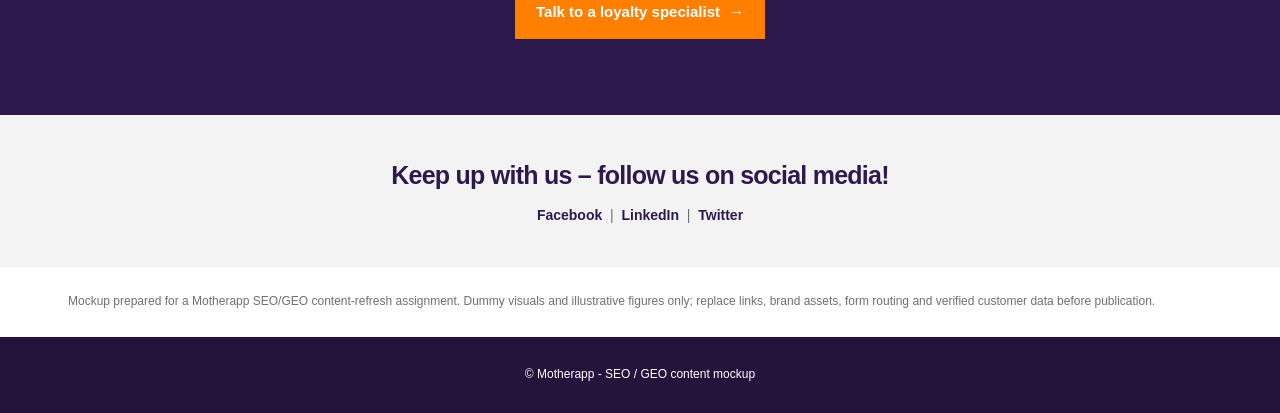
==== commit 3a1fa92c: "Replace hero images with corrected laptop perspective" ====
--- a/motherapp-branded/index.html
+++ b/motherapp-branded/index.html
@@ -17,7 +17,7 @@
 <body>
   <header><nav class="nav" aria-label="Main navigation"><a class="brand" href="#top">mother<i>app</i></a><div class="nav-links"><a href="#framework">Solutions</a><a href="#roi-model">Insights</a><a href="#faq">Resources</a><a class="nav-cta" href="https://motherapp.com/contact/">Talk to us <span>→</span></a></div></nav></header>
   <main id="top">
-    <section class="hero"><div class="hero-grid"><div><span class="eyebrow">Loyalty strategy guide</span><h1>How to Calculate Loyalty Program ROI</h1><p class="lede">Build a credible loyalty business case by measuring incremental value, retention and customer intelligence - not just member revenue.</p><div class="hero-actions"><a class="button" href="#roi-tool">Calculate your ROI <span>→</span></a><a class="button alt" href="#checker">Build a business case</a></div></div><img class="hero-img" src="assets/loyalty-roi-business-case.jpg" alt="Retail leader reviewing a loyalty program ROI dashboard and mobile loyalty experience"></div></section>
+    <section class="hero"><div class="hero-grid"><div><span class="eyebrow">Loyalty strategy guide</span><h1>How to Calculate Loyalty Program ROI</h1><p class="lede">Build a credible loyalty business case by measuring incremental value, retention and customer intelligence - not just member revenue.</p><div class="hero-actions"><a class="button" href="#roi-tool">Calculate your ROI <span>→</span></a><a class="button alt" href="#checker">Build a business case</a></div></div><img class="hero-img" src="assets/loyalty-roi-hero-v2.jpg" alt="Retail leader reviewing a loyalty program ROI dashboard and mobile loyalty experience"></div></section>
     <div class="trust"><div class="trust-box"><strong>A practical guide for retail, shopping mall and lifestyle leaders.</strong><span>Planning model only - validate all assumptions with your own customer data.</span></div></div>
     <div class="layout"><aside class="toc"><b>On this page</b><a href="#what-is-roi">What is loyalty ROI?</a><a href="#framework">Four-step framework</a><a href="#roi-model">Three-year example</a><a href="#intelligence">Customer intelligence</a><a href="#faq">Frequently asked questions</a></aside><article>
       <div class="share-blog" aria-label="Share this blog"><strong>Share Blog</strong><a class="share-link" href="https://www.facebook.com/sharer/sharer.php?u=https%3A%2F%2Fmotherapp.com%2Finsights%2Fen-loyalty-roi%2F" target="_blank" rel="noopener noreferrer" aria-label="Share on Facebook">Facebook</a><a class="share-link" href="https://www.linkedin.com/sharing/share-offsite/?url=https%3A%2F%2Fmotherapp.com%2Finsights%2Fen-loyalty-roi%2F" target="_blank" rel="noopener noreferrer" aria-label="Share on LinkedIn">LinkedIn</a><a class="share-link" href="https://twitter.com/intent/tweet?url=https%3A%2F%2Fmotherapp.com%2Finsights%2Fen-loyalty-roi%2F&text=How%20to%20Calculate%20Loyalty%20Program%20ROI" target="_blank" rel="noopener noreferrer" aria-label="Share on Twitter">Twitter</a></div><div class="answer"><strong>Short answer: what is loyalty program ROI?</strong>A loyalty program creates ROI when its <b>measurable incremental value</b> - higher repeat purchase, customer lifetime value, retention, and engagement efficiency - exceeds the cost of the platform, rewards and operations. The strongest business case uses a multi-year view and visible assumptions.</div>
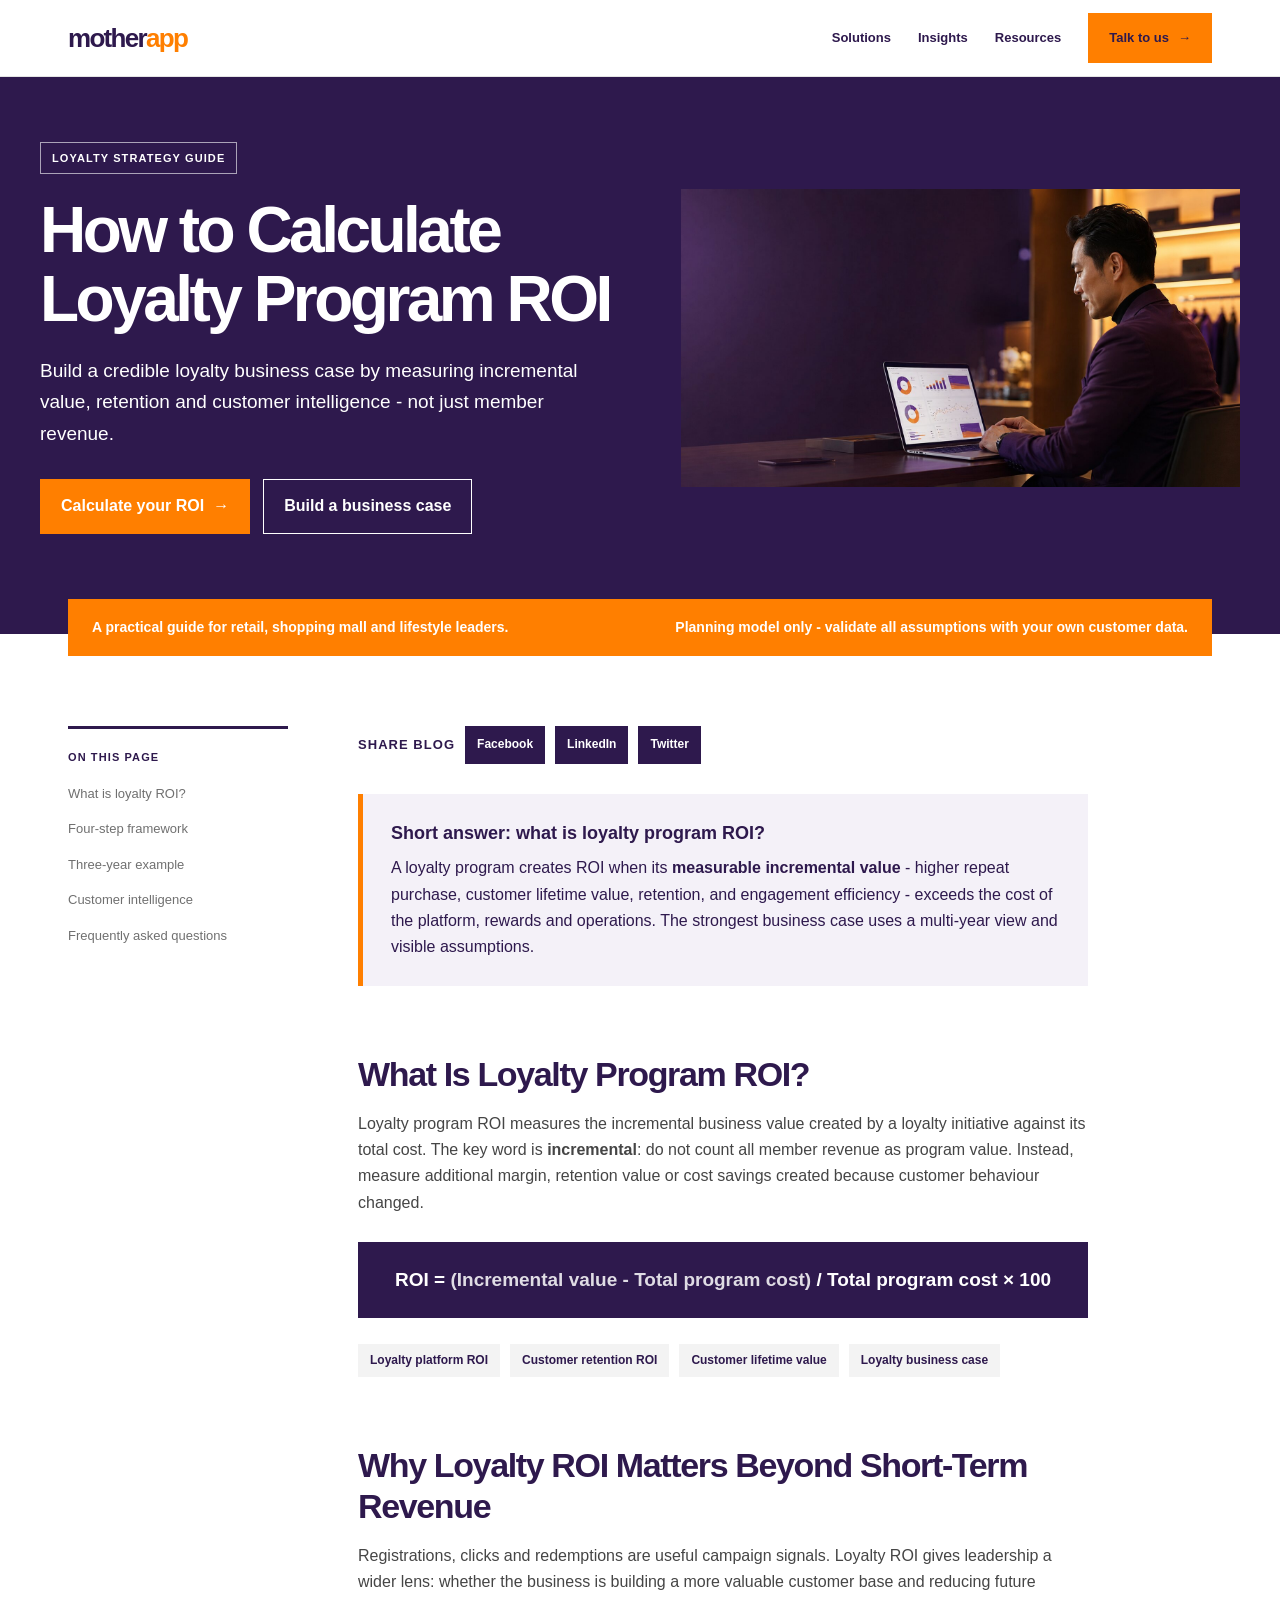
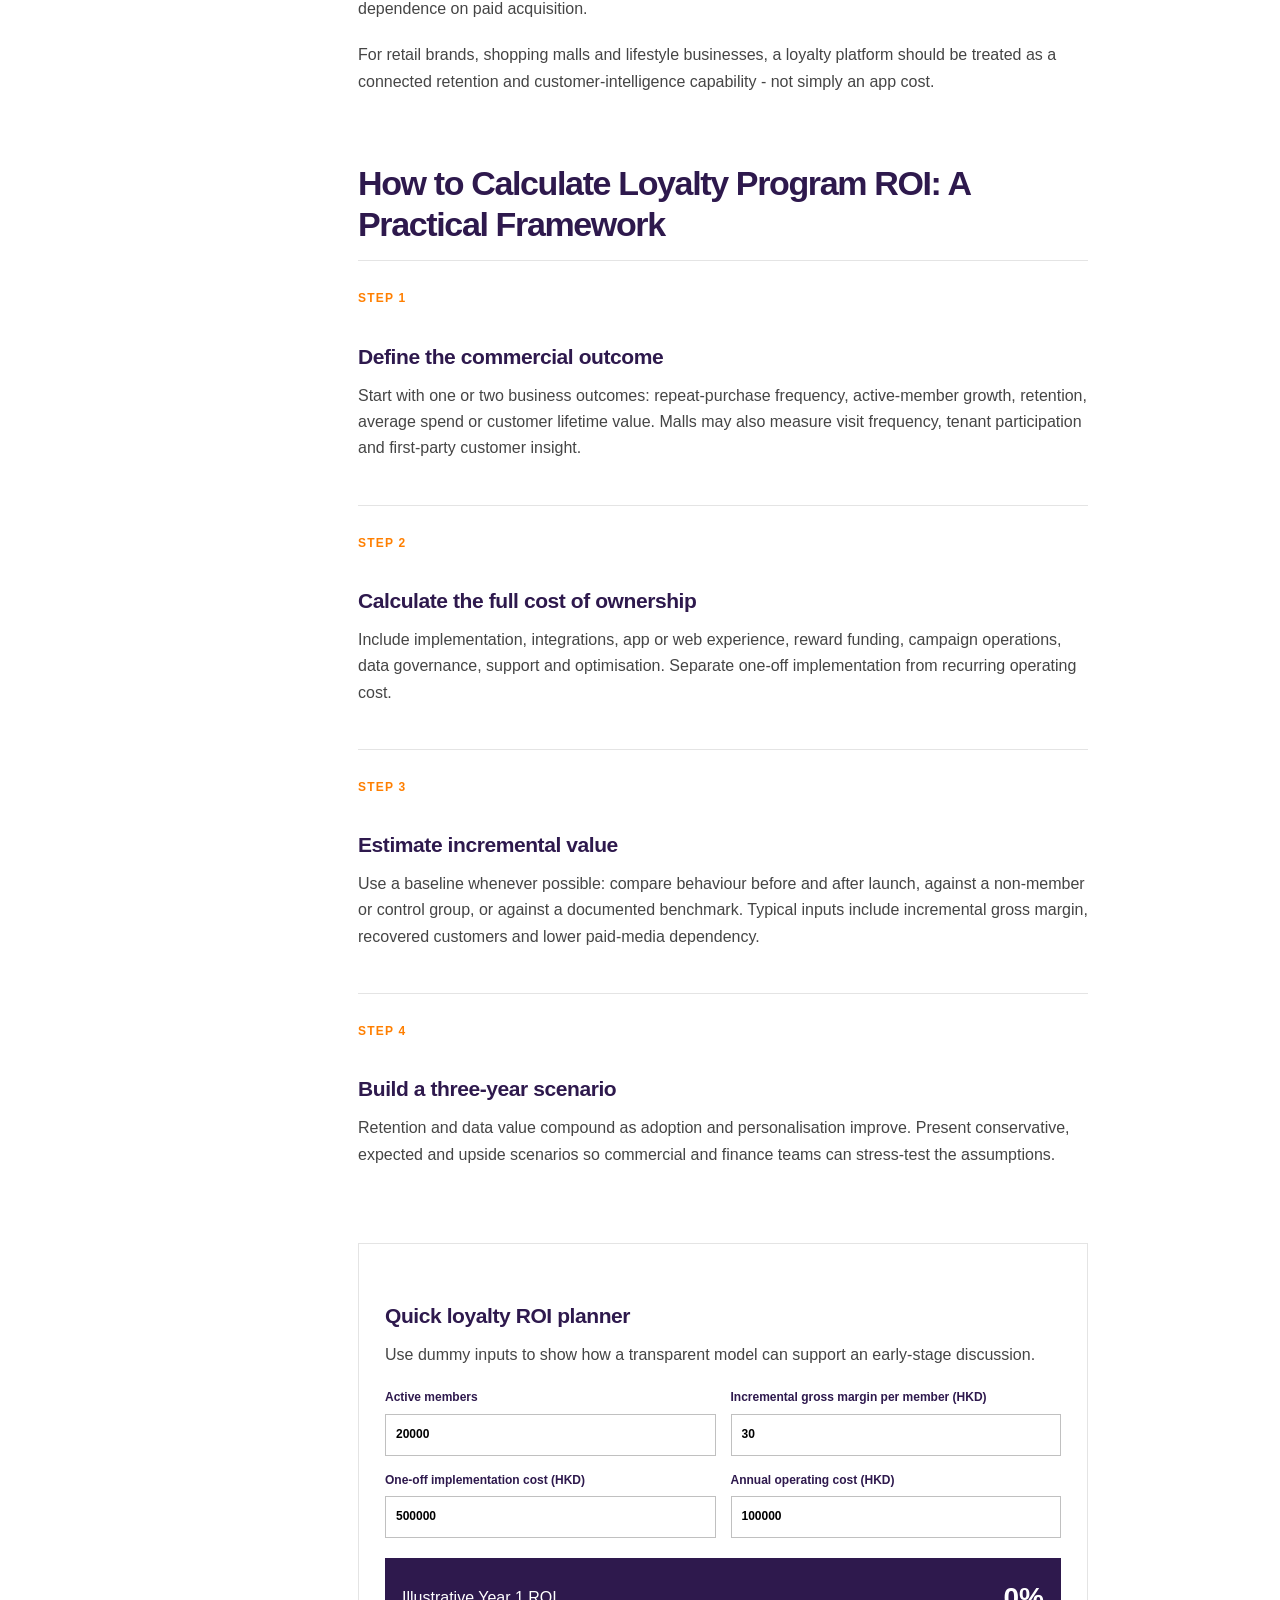
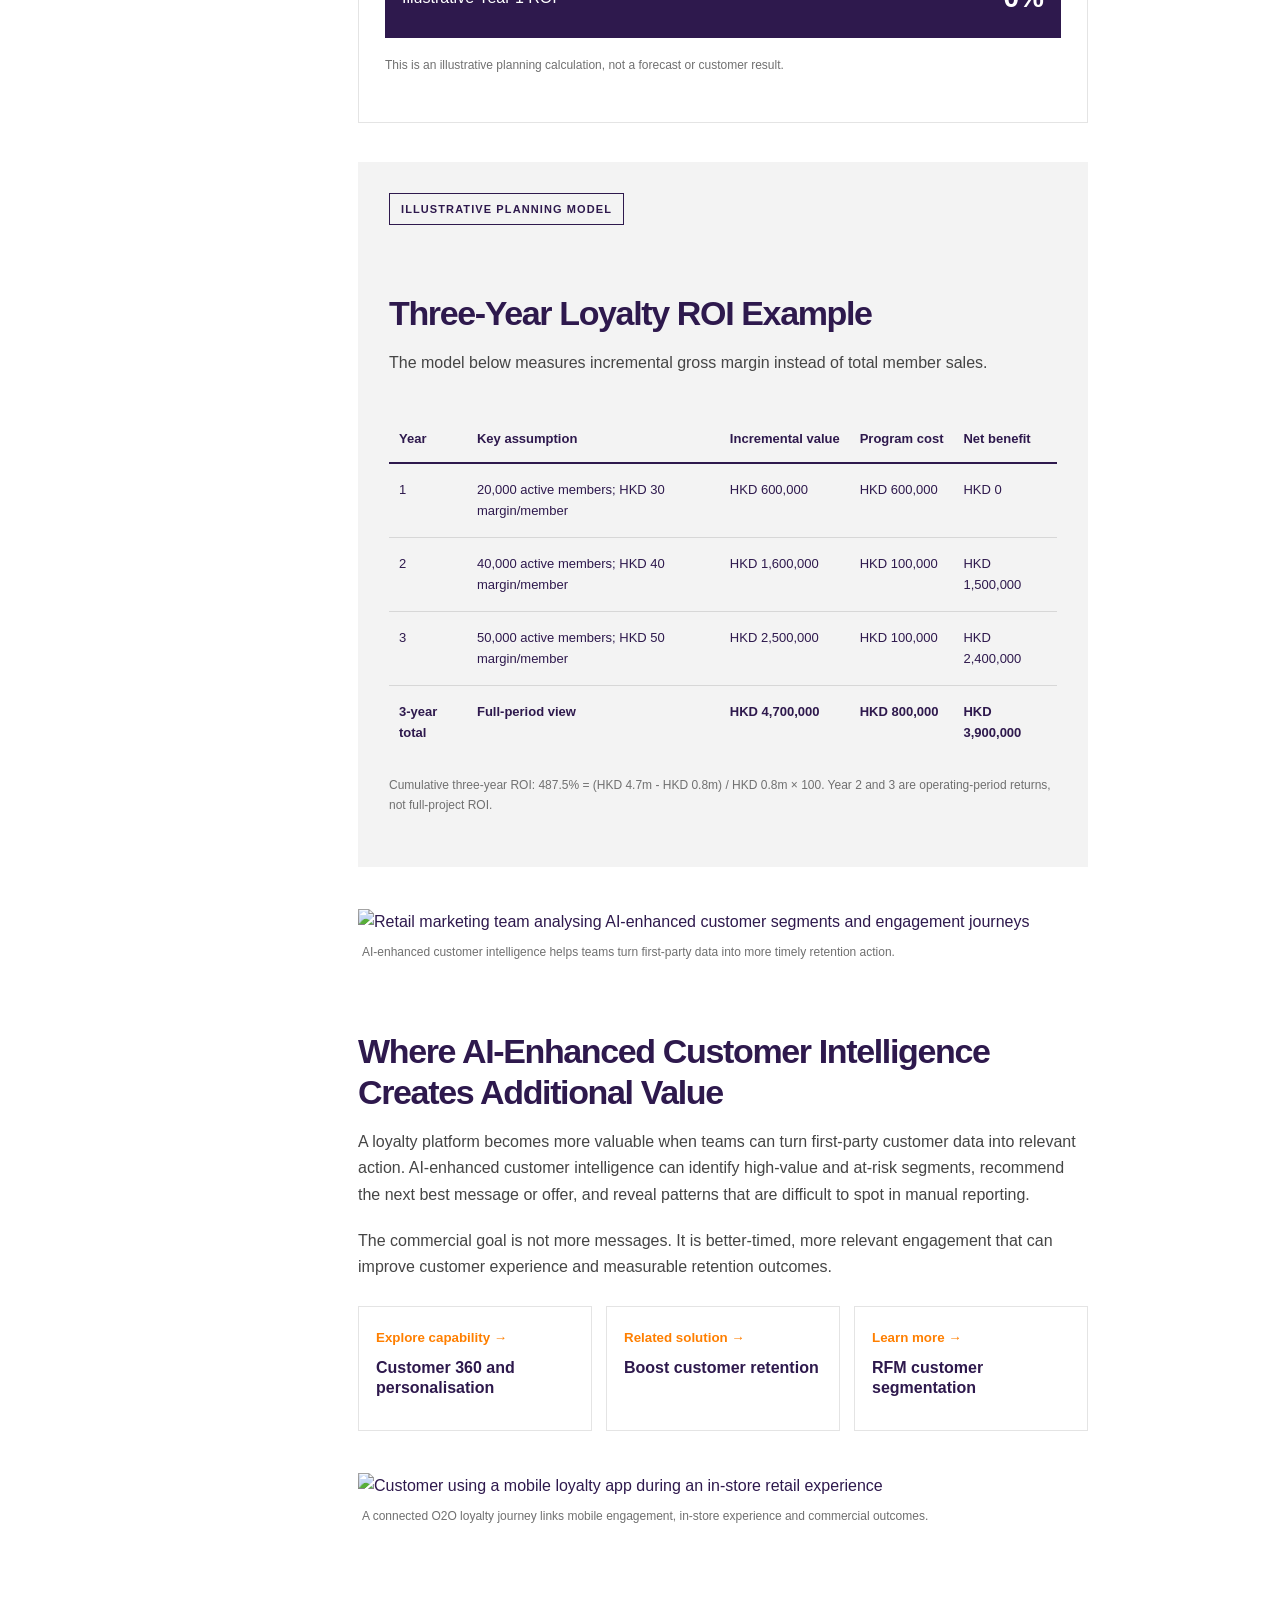
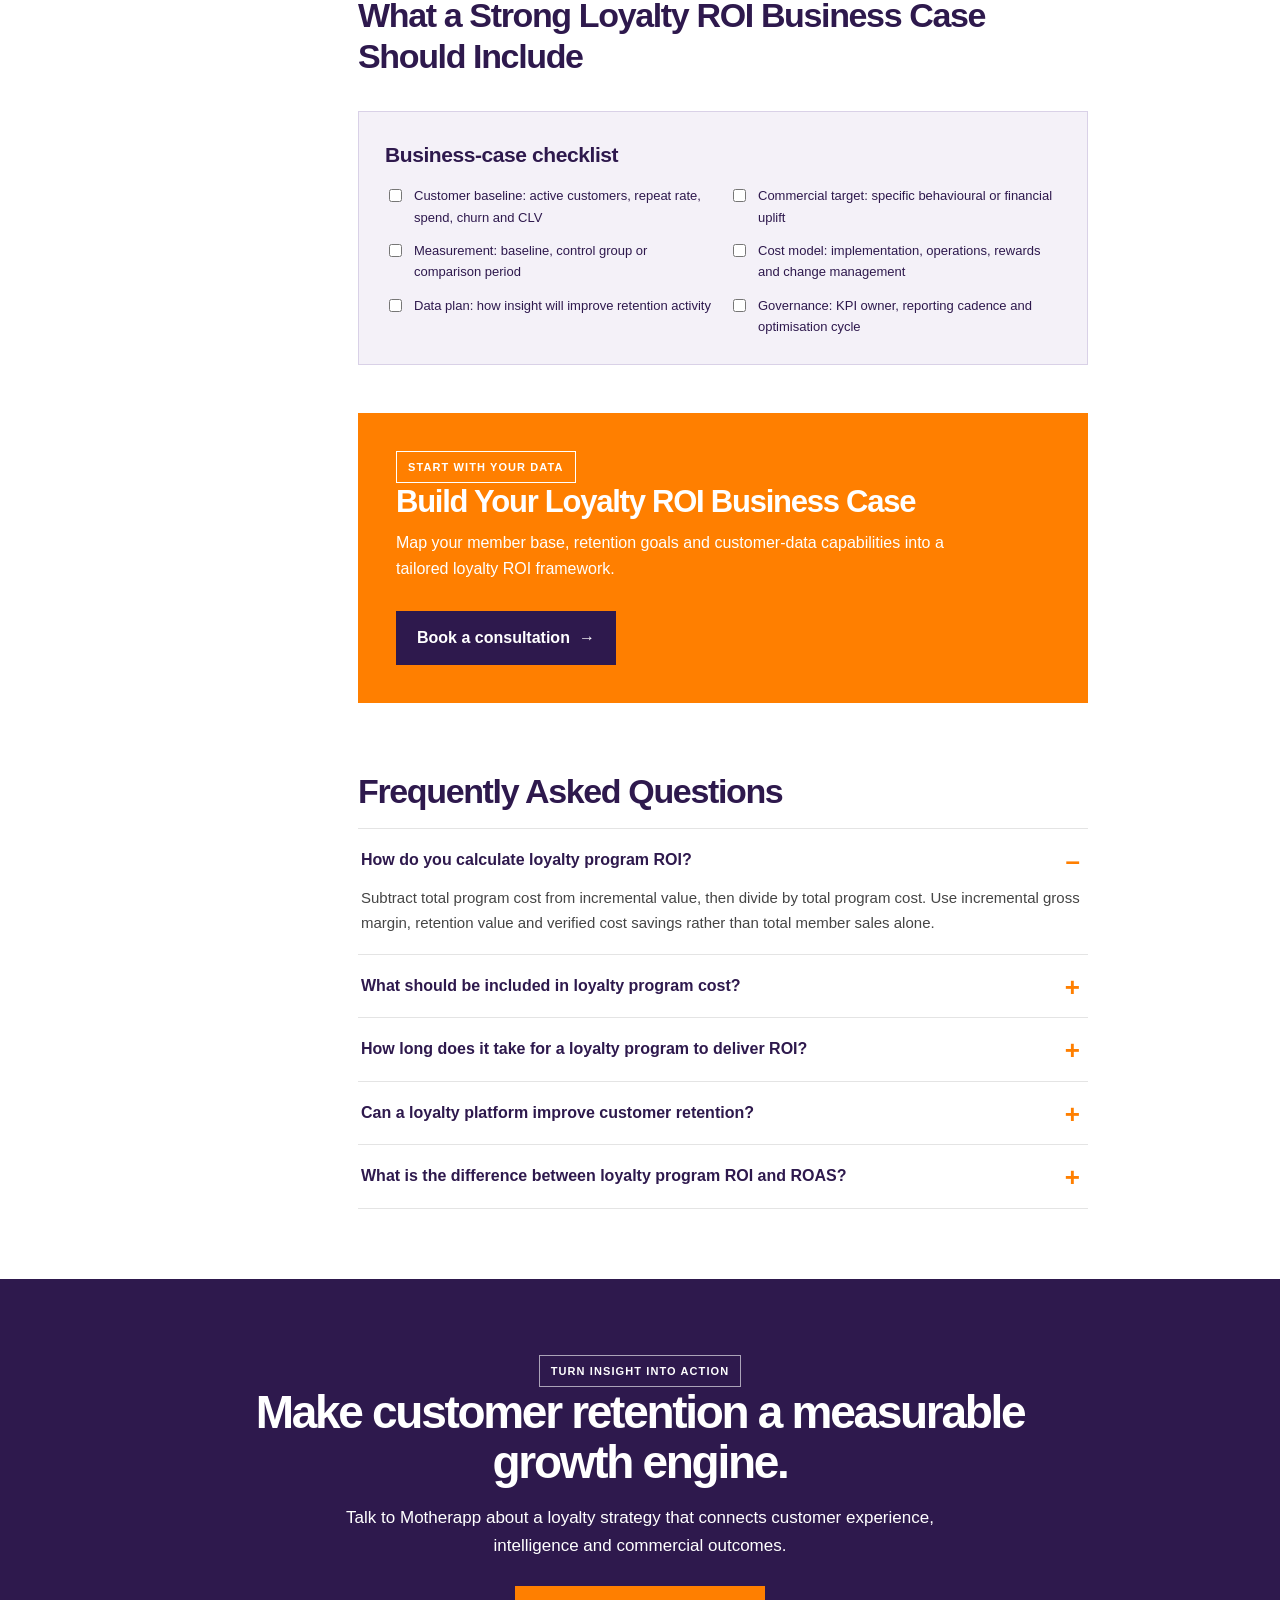
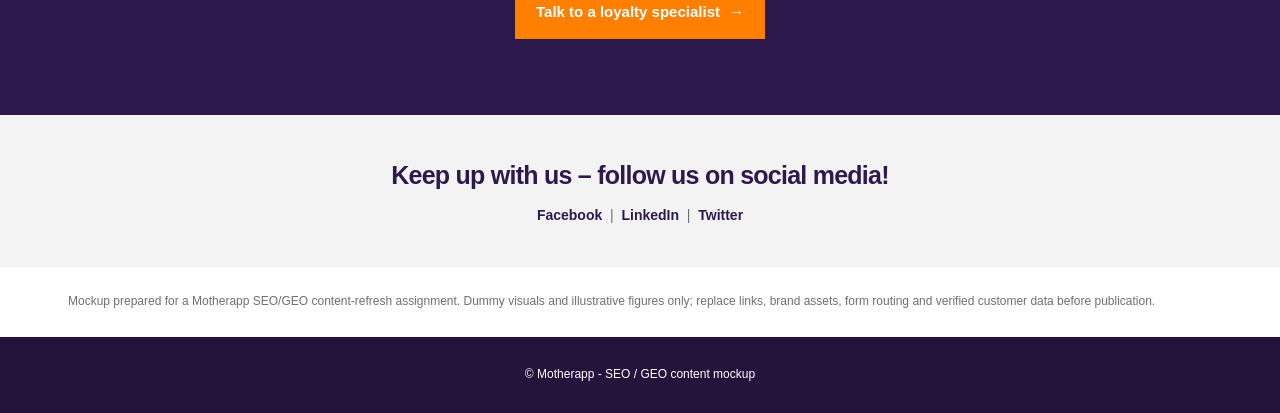
==== commit c109863f: "Add loyalty charts to hero laptop screens" ====
--- a/motherapp-branded/index.html
+++ b/motherapp-branded/index.html
@@ -17,7 +17,7 @@
 <body>
   <header><nav class="nav" aria-label="Main navigation"><a class="brand" href="#top">mother<i>app</i></a><div class="nav-links"><a href="#framework">Solutions</a><a href="#roi-model">Insights</a><a href="#faq">Resources</a><a class="nav-cta" href="https://motherapp.com/contact/">Talk to us <span>→</span></a></div></nav></header>
   <main id="top">
-    <section class="hero"><div class="hero-grid"><div><span class="eyebrow">Loyalty strategy guide</span><h1>How to Calculate Loyalty Program ROI</h1><p class="lede">Build a credible loyalty business case by measuring incremental value, retention and customer intelligence - not just member revenue.</p><div class="hero-actions"><a class="button" href="#roi-tool">Calculate your ROI <span>→</span></a><a class="button alt" href="#checker">Build a business case</a></div></div><img class="hero-img" src="assets/loyalty-roi-hero-v2.jpg" alt="Retail leader reviewing a loyalty program ROI dashboard and mobile loyalty experience"></div></section>
+    <section class="hero"><div class="hero-grid"><div><span class="eyebrow">Loyalty strategy guide</span><h1>How to Calculate Loyalty Program ROI</h1><p class="lede">Build a credible loyalty business case by measuring incremental value, retention and customer intelligence - not just member revenue.</p><div class="hero-actions"><a class="button" href="#roi-tool">Calculate your ROI <span>→</span></a><a class="button alt" href="#checker">Build a business case</a></div></div><img class="hero-img" src="assets/loyalty-roi-hero-dashboard.jpg" alt="Retail leader reviewing a loyalty program ROI dashboard and mobile loyalty experience"></div></section>
     <div class="trust"><div class="trust-box"><strong>A practical guide for retail, shopping mall and lifestyle leaders.</strong><span>Planning model only - validate all assumptions with your own customer data.</span></div></div>
     <div class="layout"><aside class="toc"><b>On this page</b><a href="#what-is-roi">What is loyalty ROI?</a><a href="#framework">Four-step framework</a><a href="#roi-model">Three-year example</a><a href="#intelligence">Customer intelligence</a><a href="#faq">Frequently asked questions</a></aside><article>
       <div class="share-blog" aria-label="Share this blog"><strong>Share Blog</strong><a class="share-link" href="https://www.facebook.com/sharer/sharer.php?u=https%3A%2F%2Fmotherapp.com%2Finsights%2Fen-loyalty-roi%2F" target="_blank" rel="noopener noreferrer" aria-label="Share on Facebook">Facebook</a><a class="share-link" href="https://www.linkedin.com/sharing/share-offsite/?url=https%3A%2F%2Fmotherapp.com%2Finsights%2Fen-loyalty-roi%2F" target="_blank" rel="noopener noreferrer" aria-label="Share on LinkedIn">LinkedIn</a><a class="share-link" href="https://twitter.com/intent/tweet?url=https%3A%2F%2Fmotherapp.com%2Finsights%2Fen-loyalty-roi%2F&text=How%20to%20Calculate%20Loyalty%20Program%20ROI" target="_blank" rel="noopener noreferrer" aria-label="Share on Twitter">Twitter</a></div><div class="answer"><strong>Short answer: what is loyalty program ROI?</strong>A loyalty program creates ROI when its <b>measurable incremental value</b> - higher repeat purchase, customer lifetime value, retention, and engagement efficiency - exceeds the cost of the platform, rewards and operations. The strongest business case uses a multi-year view and visible assumptions.</div>
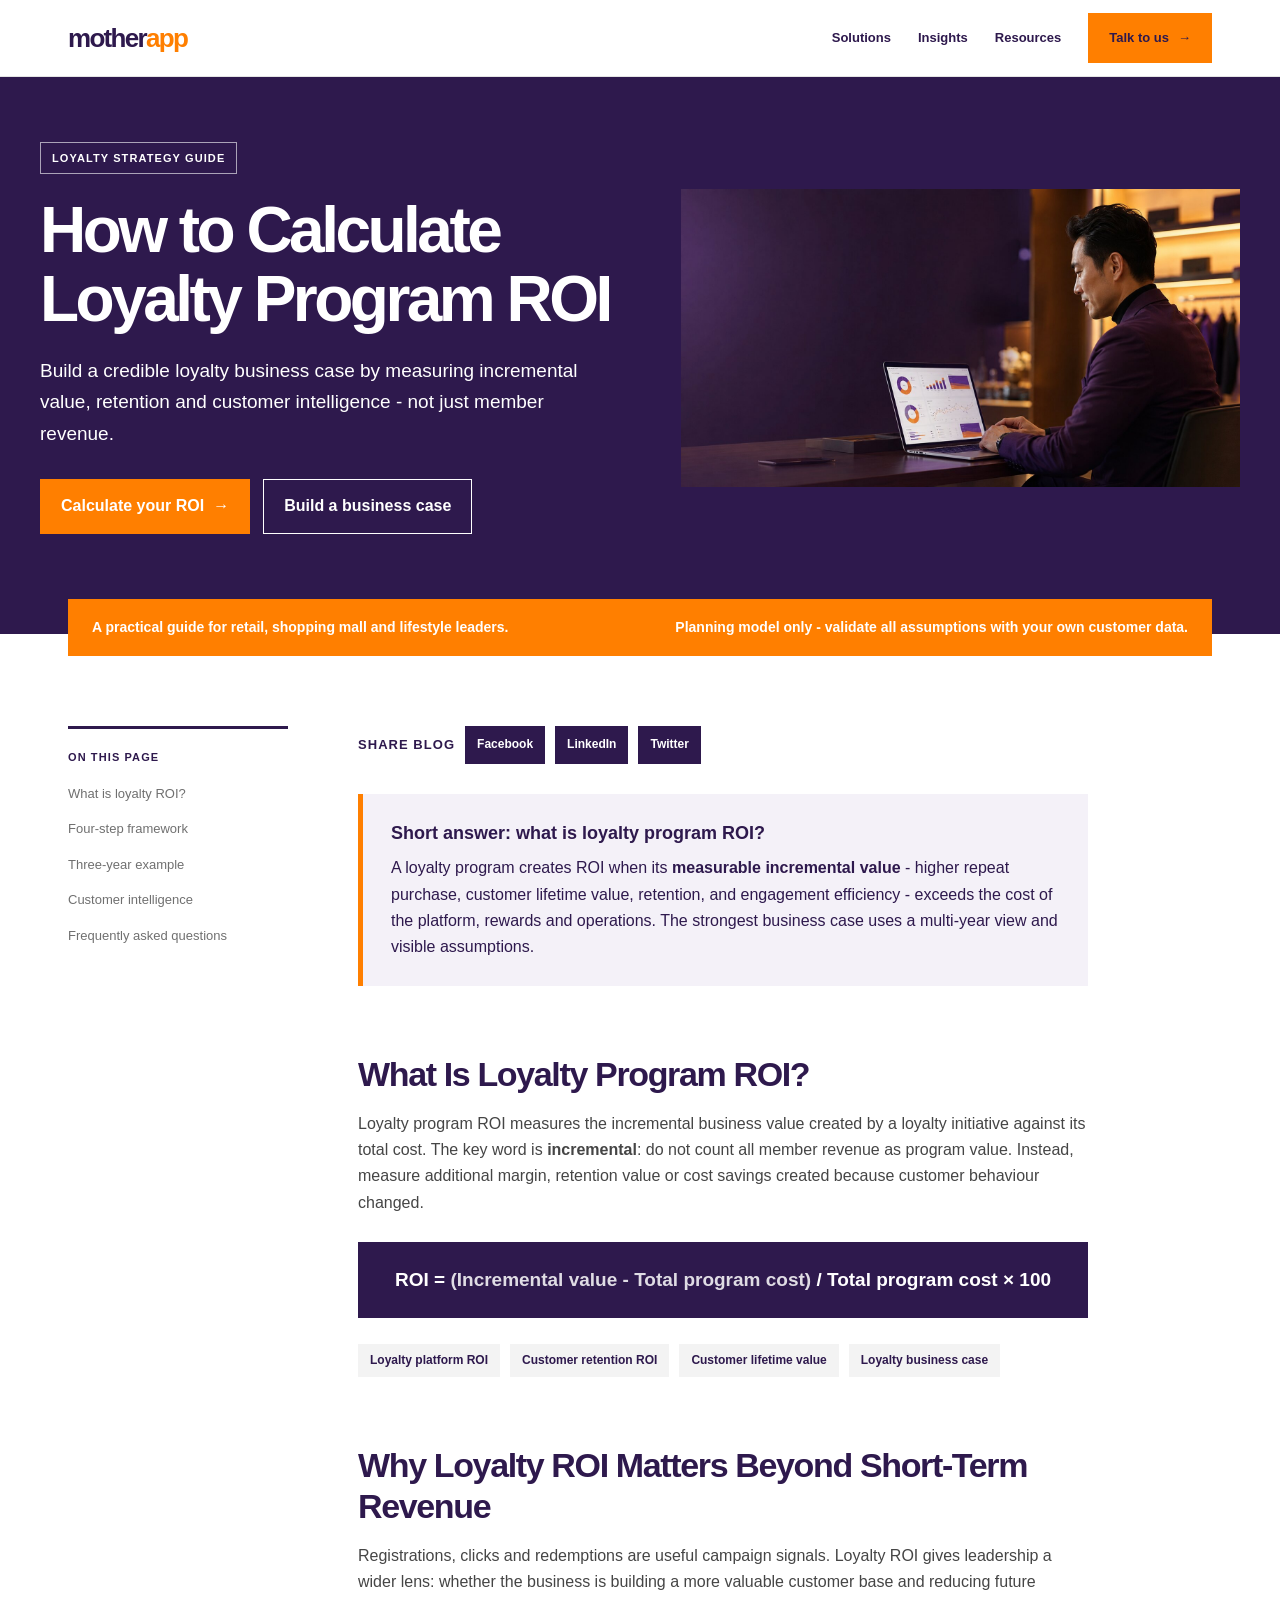
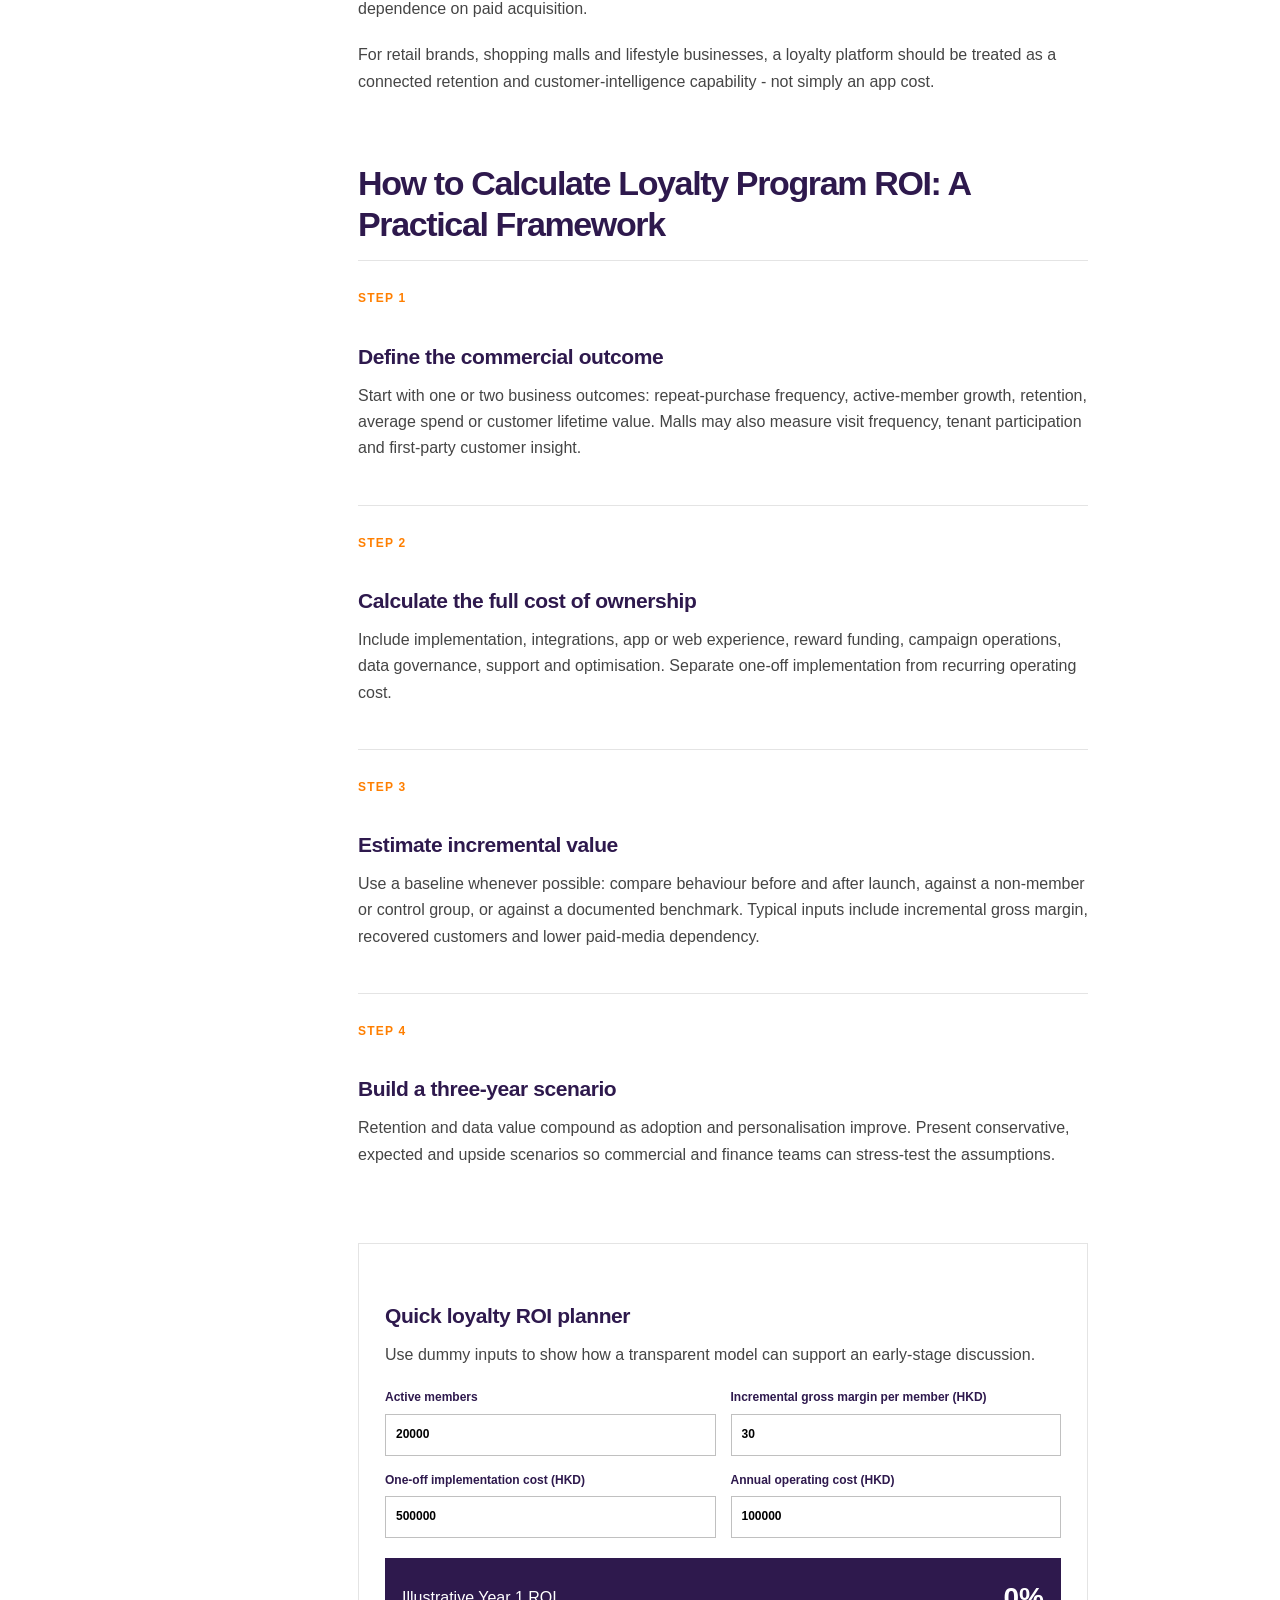
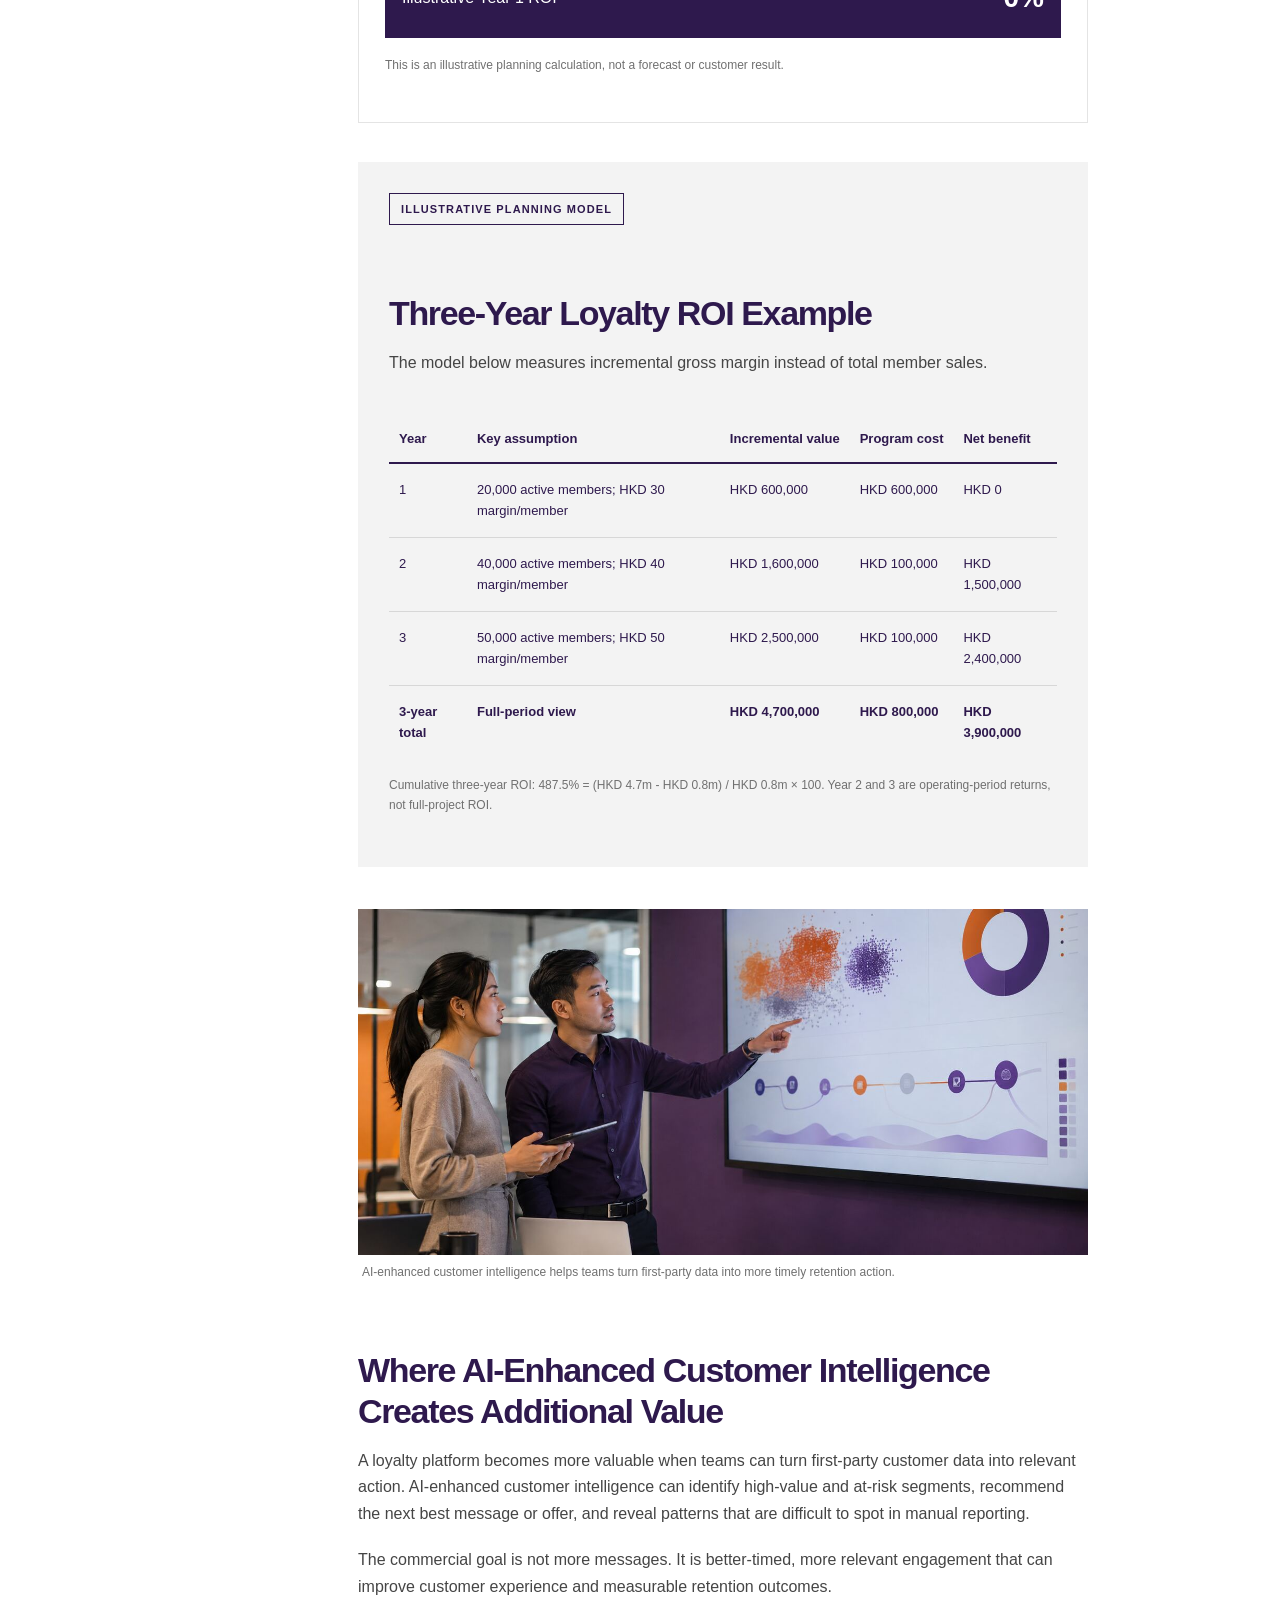
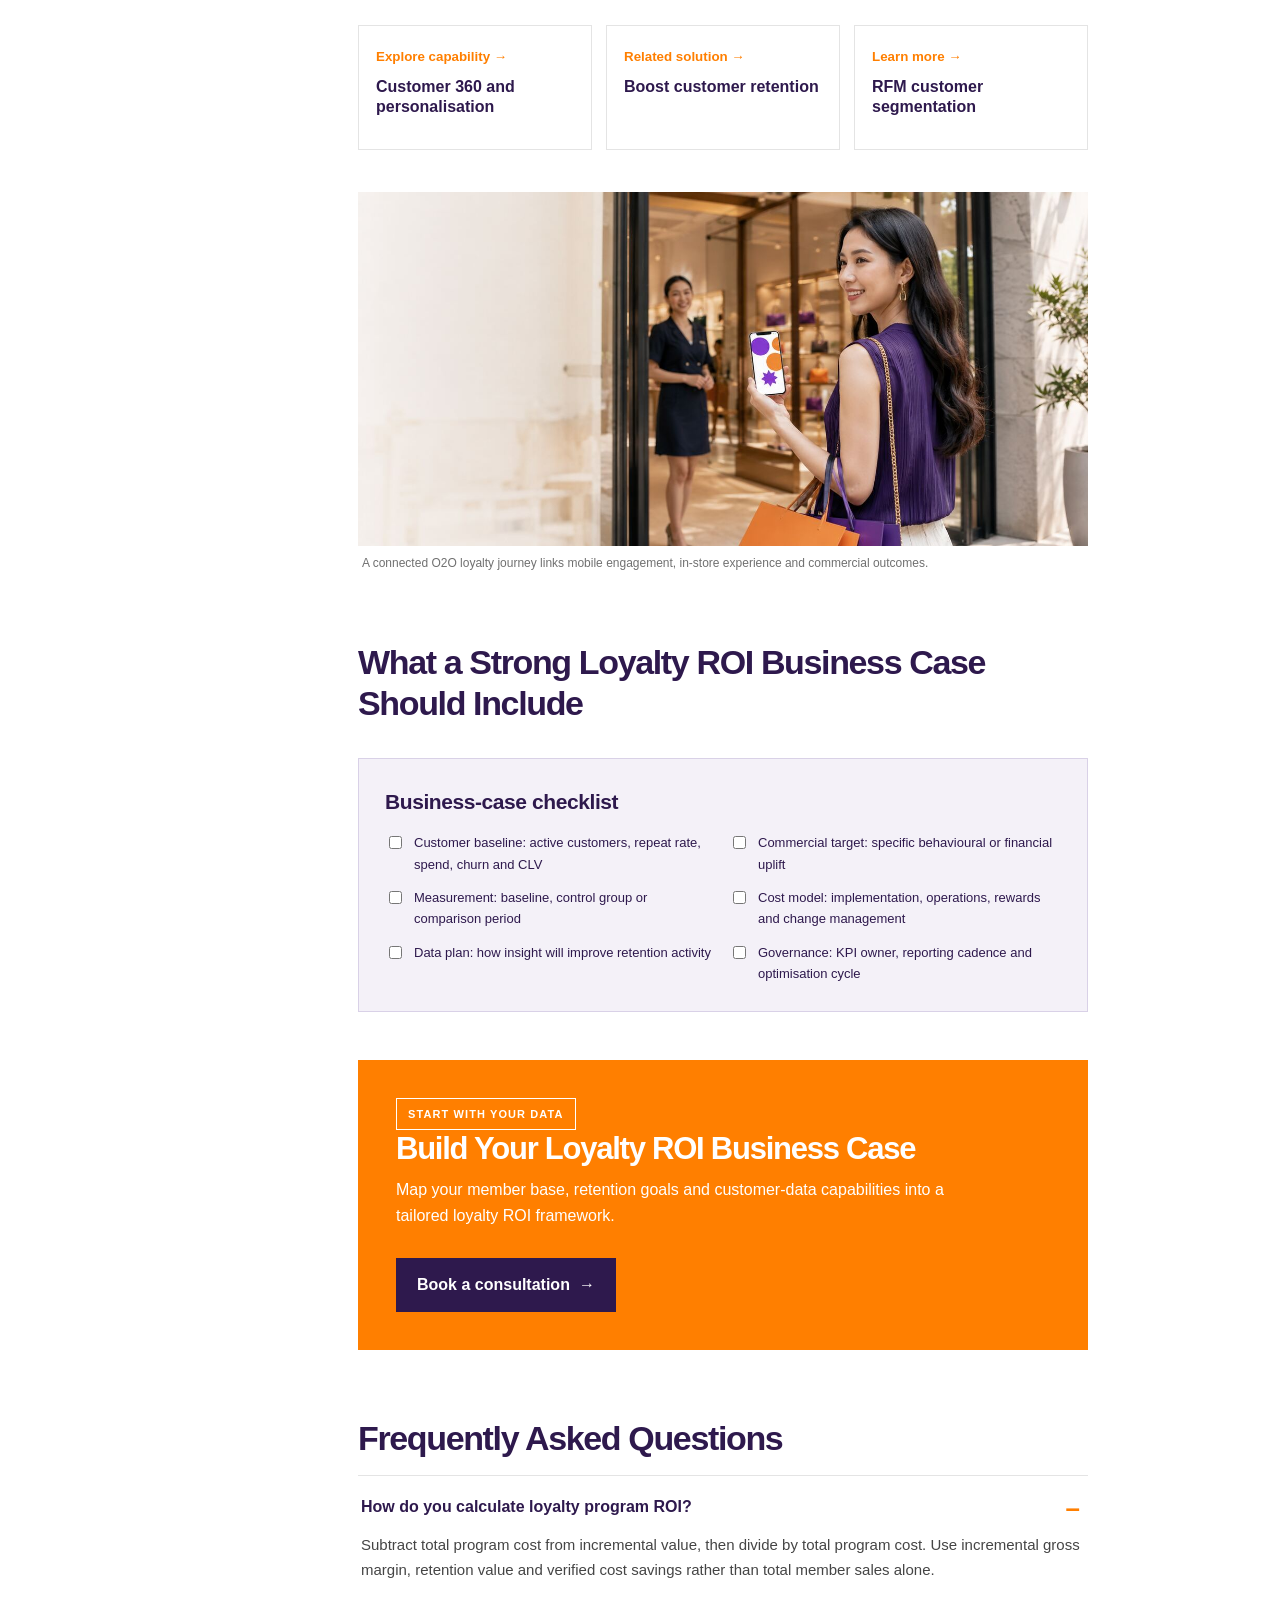
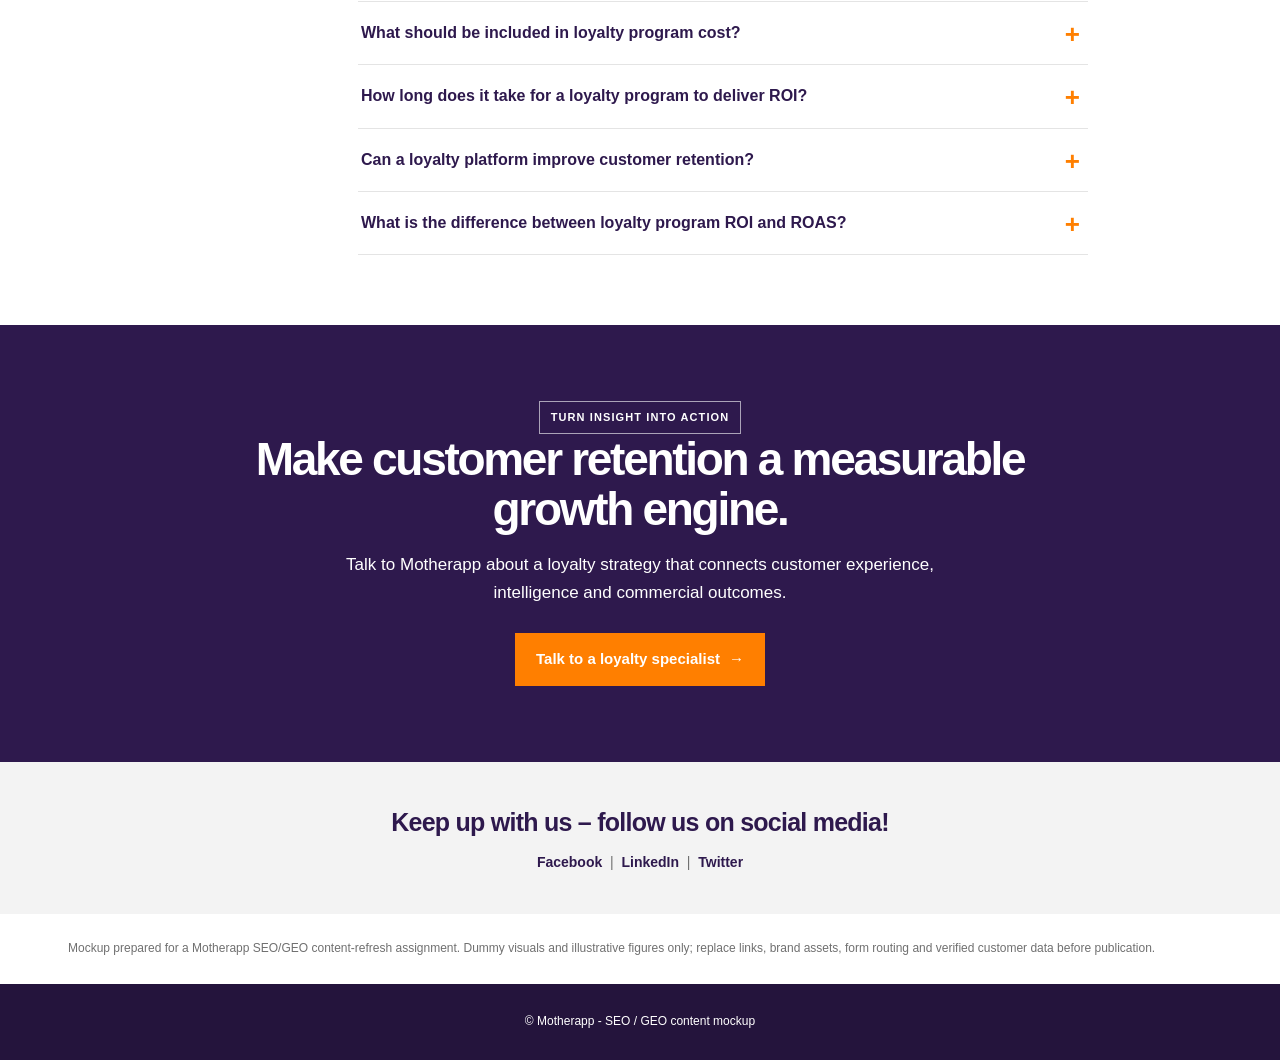
==== commit edd5f3ec: "Restore supporting images with mobile-safe JPEGs" ====
--- a/motherapp-branded/index.html
+++ b/motherapp-branded/index.html
@@ -26,9 +26,9 @@
       <h2 id="framework">How to Calculate Loyalty Program ROI: A Practical Framework</h2><div class="step"><span class="step-num">Step 1</span><h3>Define the commercial outcome</h3><p>Start with one or two business outcomes: repeat-purchase frequency, active-member growth, retention, average spend or customer lifetime value. Malls may also measure visit frequency, tenant participation and first-party customer insight.</p></div><div class="step"><span class="step-num">Step 2</span><h3>Calculate the full cost of ownership</h3><p>Include implementation, integrations, app or web experience, reward funding, campaign operations, data governance, support and optimisation. Separate one-off implementation from recurring operating cost.</p></div><div class="step"><span class="step-num">Step 3</span><h3>Estimate incremental value</h3><p>Use a baseline whenever possible: compare behaviour before and after launch, against a non-member or control group, or against a documented benchmark. Typical inputs include incremental gross margin, recovered customers and lower paid-media dependency.</p></div><div class="step"><span class="step-num">Step 4</span><h3>Build a three-year scenario</h3><p>Retention and data value compound as adoption and personalisation improve. Present conservative, expected and upside scenarios so commercial and finance teams can stress-test the assumptions.</p></div>
       <section class="roi-tool" id="roi-tool"><h3>Quick loyalty ROI planner</h3><p>Use dummy inputs to show how a transparent model can support an early-stage discussion.</p><div class="tool-grid"><label>Active members<input id="members" type="number" value="20000" min="0"></label><label>Incremental gross margin per member (HKD)<input id="margin" type="number" value="30" min="0"></label><label>One-off implementation cost (HKD)<input id="implementation" type="number" value="500000" min="0"></label><label>Annual operating cost (HKD)<input id="operations" type="number" value="100000" min="0"></label></div><div class="result"><span>Illustrative Year 1 ROI</span><b id="roi-result">0.0%</b></div><p class="note">This is an illustrative planning calculation, not a forecast or customer result.</p></section>
       <section class="roi-card" id="roi-model"><span class="eyebrow" style="color:#2e194d;border-color:#2e194d">Illustrative planning model</span><h2>Three-Year Loyalty ROI Example</h2><p>The model below measures incremental gross margin instead of total member sales.</p><div class="table-wrap"><table class="roi-table"><thead><tr><th>Year</th><th>Key assumption</th><th>Incremental value</th><th>Program cost</th><th>Net benefit</th></tr></thead><tbody><tr><td>1</td><td>20,000 active members; HKD 30 margin/member</td><td>HKD 600,000</td><td>HKD 600,000</td><td>HKD 0</td></tr><tr><td>2</td><td>40,000 active members; HKD 40 margin/member</td><td>HKD 1,600,000</td><td>HKD 100,000</td><td>HKD 1,500,000</td></tr><tr><td>3</td><td>50,000 active members; HKD 50 margin/member</td><td>HKD 2,500,000</td><td>HKD 100,000</td><td>HKD 2,400,000</td></tr><tr><td>3-year total</td><td>Full-period view</td><td>HKD 4,700,000</td><td>HKD 800,000</td><td>HKD 3,900,000</td></tr></tbody></table></div><p class="note">Cumulative three-year ROI: 487.5% = (HKD 4.7m - HKD 0.8m) / HKD 0.8m × 100. Year 2 and 3 are operating-period returns, not full-project ROI.</p></section>
-      <figure class="image-block"><img src="assets/customer-intelligence-team.jpg" alt="Retail marketing team analysing AI-enhanced customer segments and engagement journeys"><figcaption>AI-enhanced customer intelligence helps teams turn first-party data into more timely retention action.</figcaption></figure>
+      <figure class="image-block"><img src="assets/customer-intelligence-team-v2.jpg" alt="Retail marketing team analysing AI-enhanced customer segments and engagement journeys"><figcaption>AI-enhanced customer intelligence helps teams turn first-party data into more timely retention action.</figcaption></figure>
       <h2 id="intelligence">Where AI-Enhanced Customer Intelligence Creates Additional Value</h2><p>A loyalty platform becomes more valuable when teams can turn first-party customer data into relevant action. AI-enhanced customer intelligence can identify high-value and at-risk segments, recommend the next best message or offer, and reveal patterns that are difficult to spot in manual reporting.</p><p>The commercial goal is not more messages. It is better-timed, more relevant engagement that can improve customer experience and measurable retention outcomes.</p><div class="links"><a class="link-card" href="#"><small>Explore capability →</small><b>Customer 360 and personalisation</b></a><a class="link-card" href="#"><small>Related solution →</small><b>Boost customer retention</b></a><a class="link-card" href="#"><small>Learn more →</small><b>RFM customer segmentation</b></a></div>
-      <figure class="image-block"><img src="assets/o2o-loyalty-journey.jpg" alt="Customer using a mobile loyalty app during an in-store retail experience"><figcaption>A connected O2O loyalty journey links mobile engagement, in-store experience and commercial outcomes.</figcaption></figure>
+      <figure class="image-block"><img src="assets/o2o-loyalty-journey-v2.jpg" alt="Customer using a mobile loyalty app during an in-store retail experience"><figcaption>A connected O2O loyalty journey links mobile engagement, in-store experience and commercial outcomes.</figcaption></figure>
       <h2>What a Strong Loyalty ROI Business Case Should Include</h2><div class="checker" id="checker"><h3>Business-case checklist</h3><div class="checker-grid"><label><input type="checkbox">Customer baseline: active customers, repeat rate, spend, churn and CLV</label><label><input type="checkbox">Commercial target: specific behavioural or financial uplift</label><label><input type="checkbox">Measurement: baseline, control group or comparison period</label><label><input type="checkbox">Cost model: implementation, operations, rewards and change management</label><label><input type="checkbox">Data plan: how insight will improve retention activity</label><label><input type="checkbox">Governance: KPI owner, reporting cadence and optimisation cycle</label></div></div>
       <div class="inline-cta" id="consultation"><span class="eyebrow" style="color:#fff;border-color:#fff">Start with your data</span><h2>Build Your Loyalty ROI Business Case</h2><p>Map your member base, retention goals and customer-data capabilities into a tailored loyalty ROI framework.</p><a class="button" href="https://motherapp.com/contact/">Book a consultation <span>→</span></a></div>
       <h2 id="faq">Frequently Asked Questions</h2><div class="faq"><details open><summary>How do you calculate loyalty program ROI?</summary><p>Subtract total program cost from incremental value, then divide by total program cost. Use incremental gross margin, retention value and verified cost savings rather than total member sales alone.</p></details><details><summary>What should be included in loyalty program cost?</summary><p>Include implementation, integrations, ongoing platform fees, reward funding, campaign operations, support, analytics and optimisation. Separate one-off costs from recurring costs.</p></details><details><summary>How long does it take for a loyalty program to deliver ROI?</summary><p>It depends on member adoption, the starting customer base, the proposition and execution. A multi-year model is usually more useful because retention and customer-data value take time to build.</p></details><details><summary>Can a loyalty platform improve customer retention?</summary><p>Yes, when customers receive relevant value and teams have the insight and tools to make engagement more timely and personal. Measure impact against a baseline or comparison group.</p></details><details><summary>What is the difference between loyalty program ROI and ROAS?</summary><p>ROAS measures revenue attributed to advertising spend. Loyalty ROI evaluates a broader investment, including retention, customer lifetime value, operational efficiency and customer intelligence.</p></details></div>
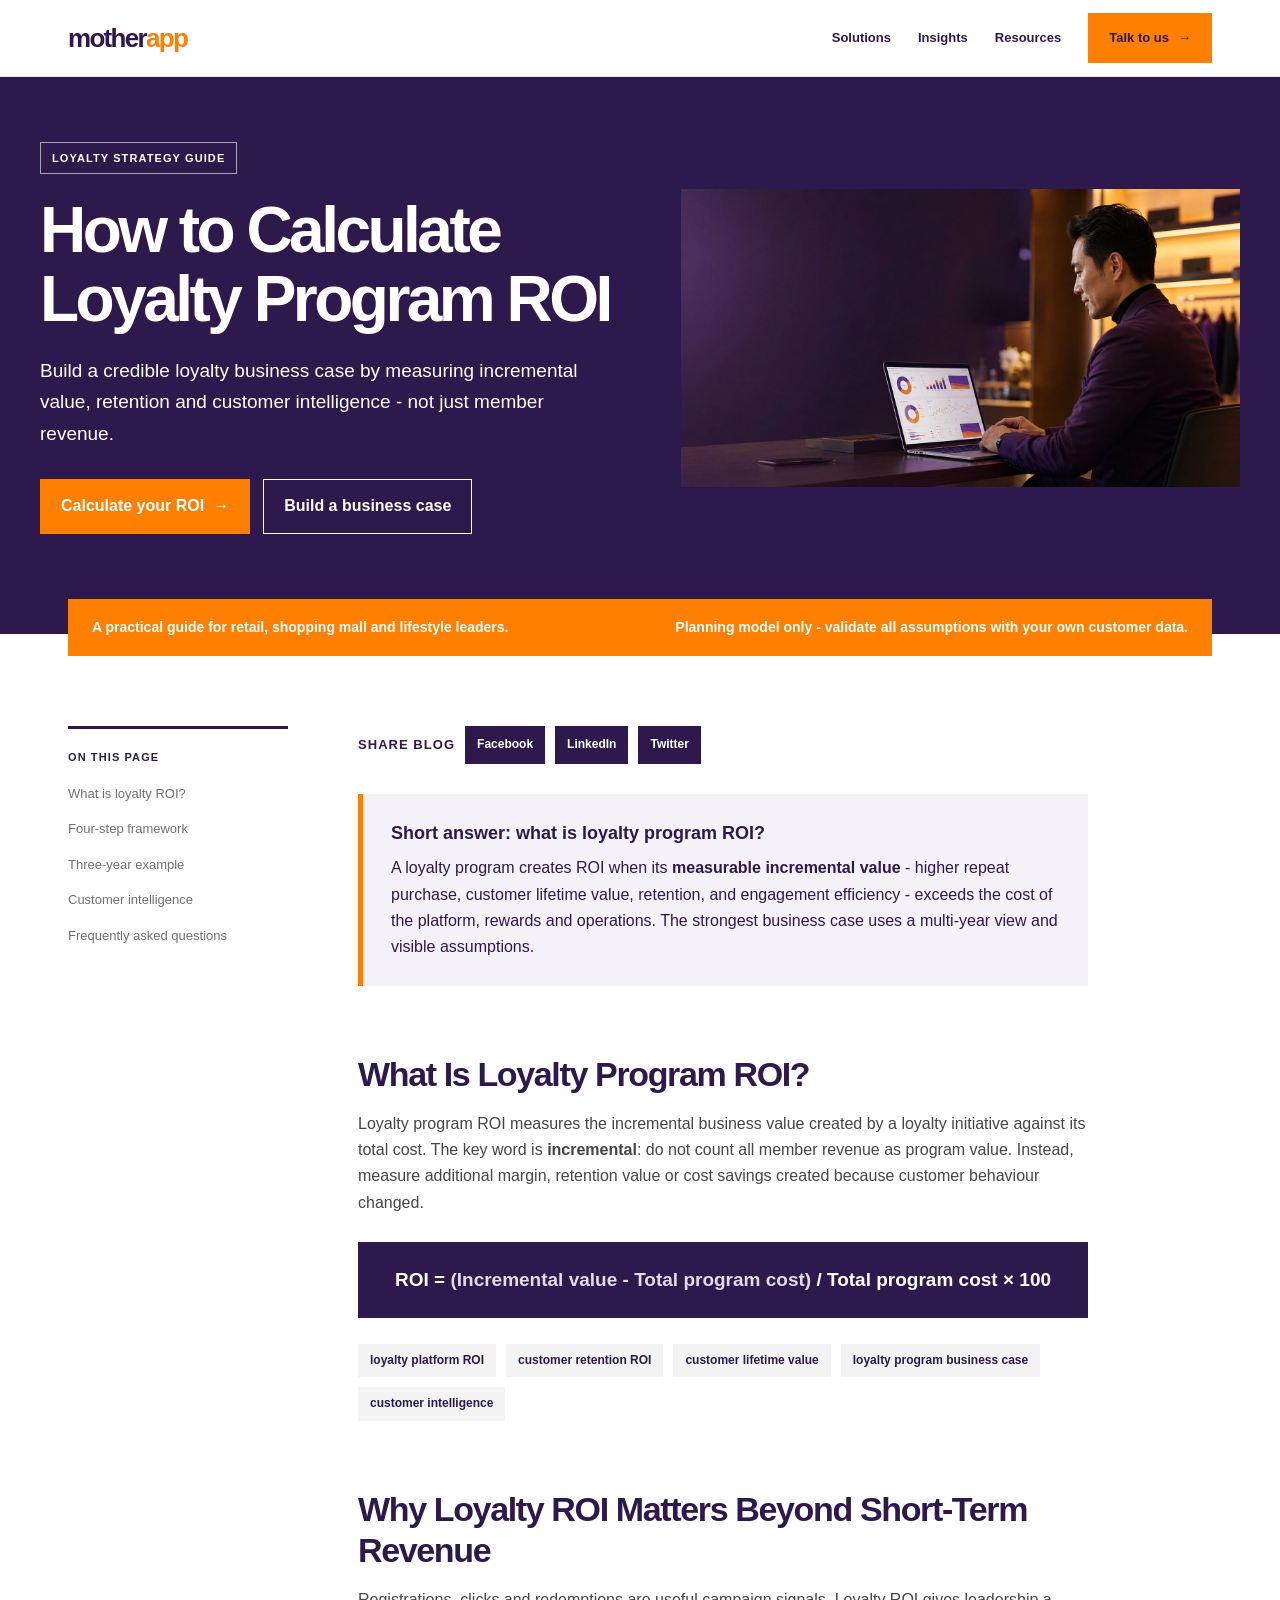
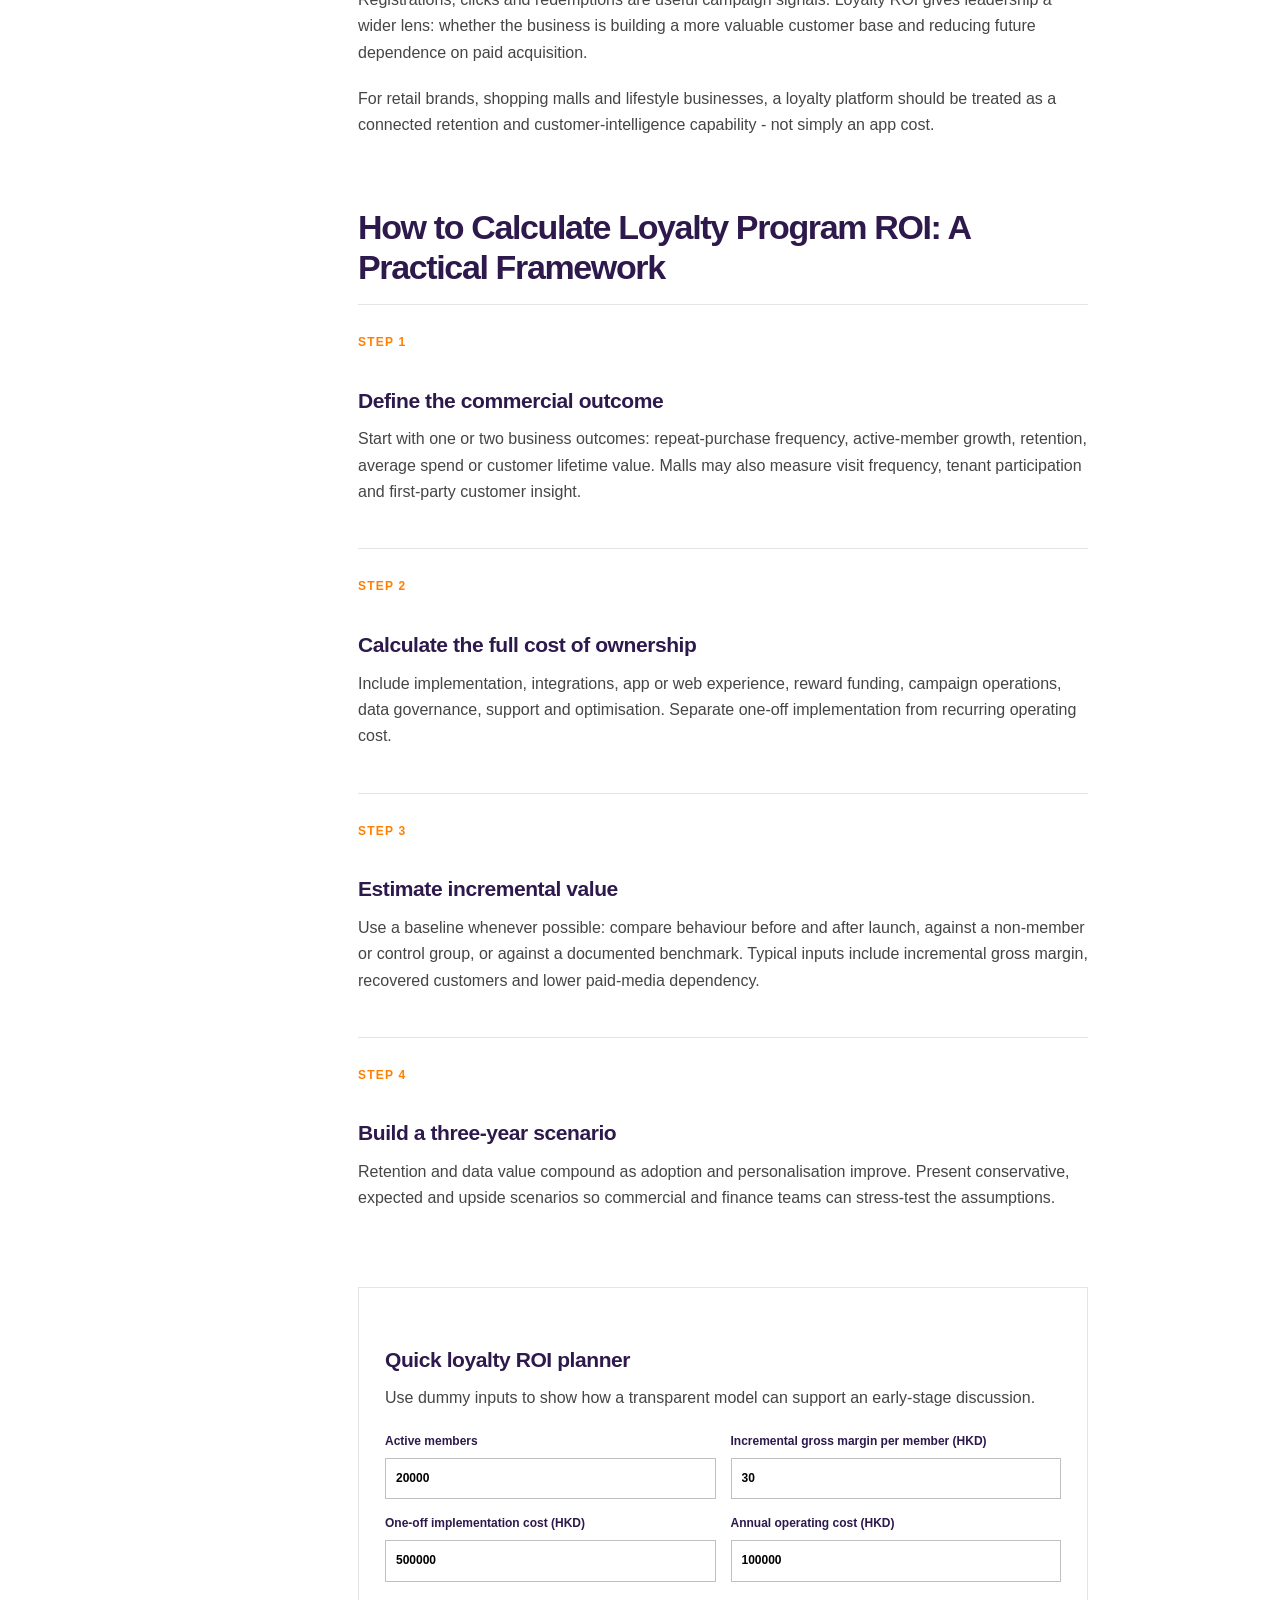
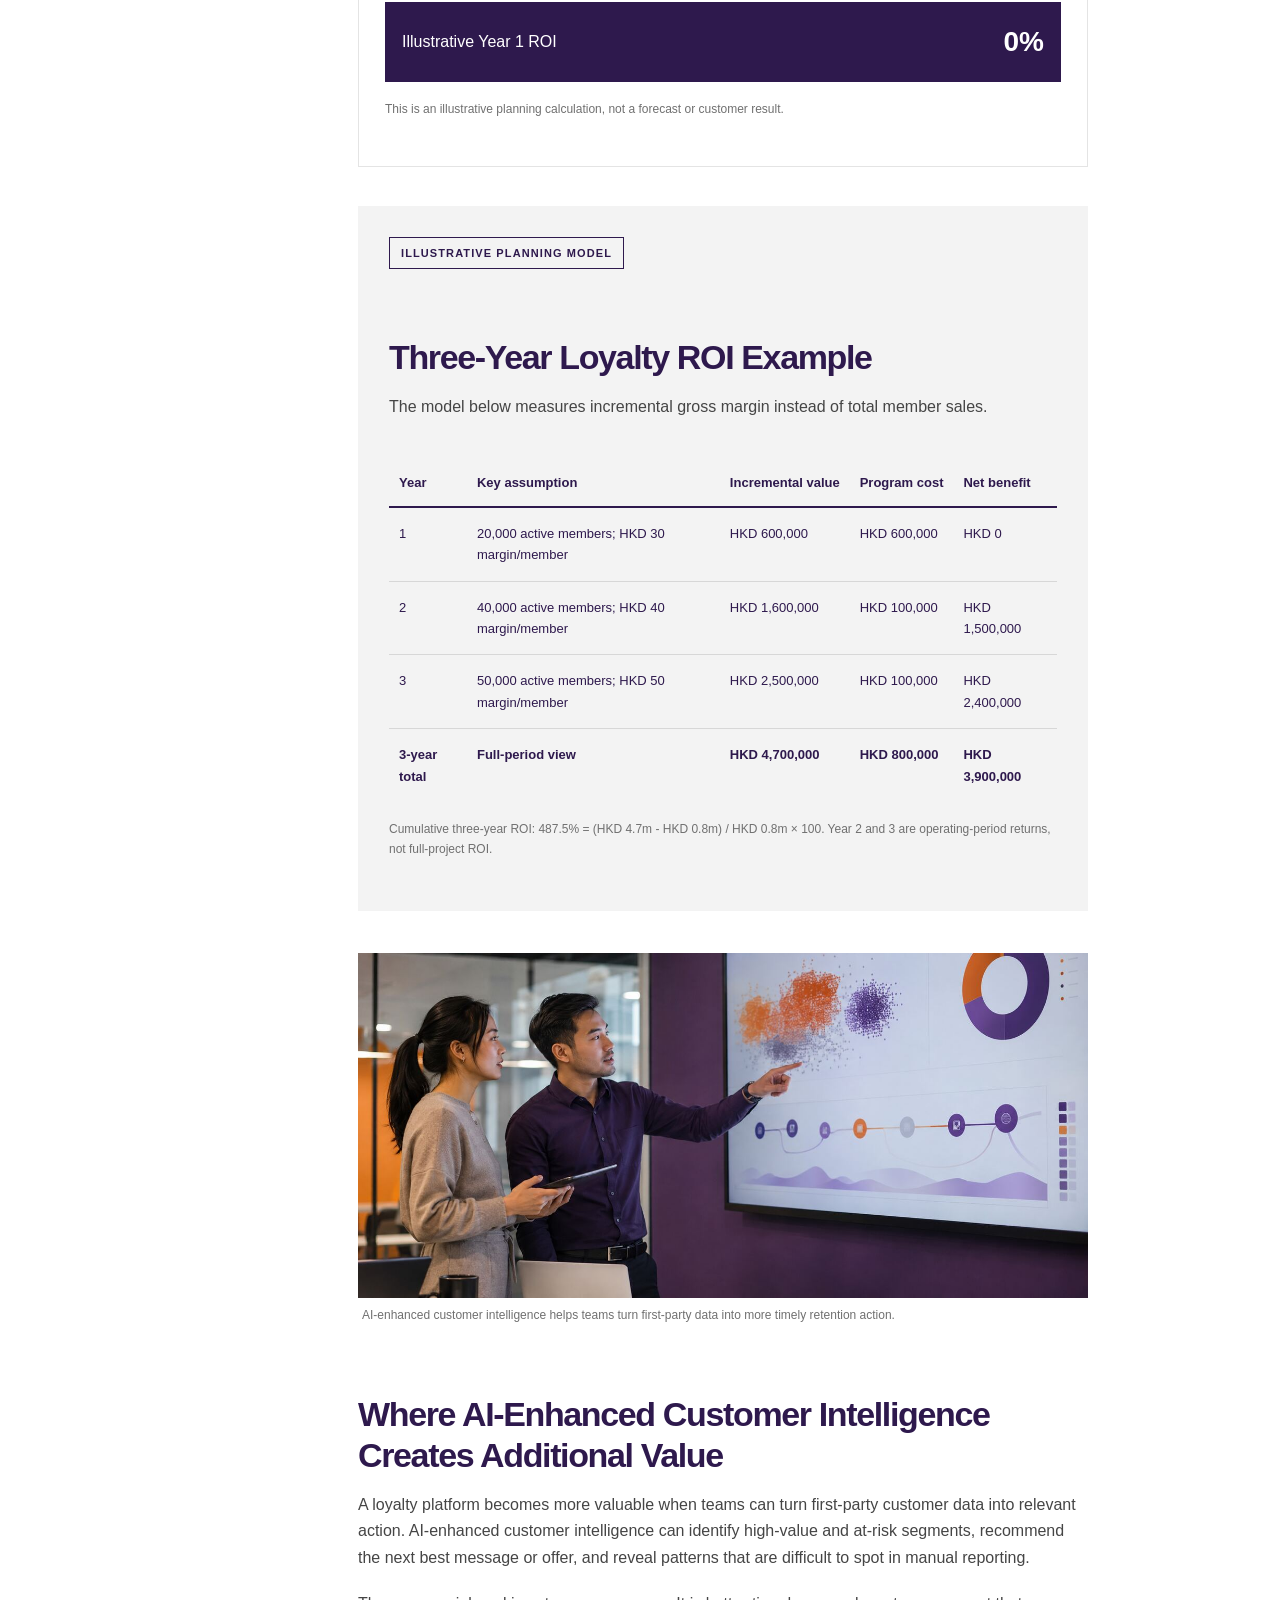
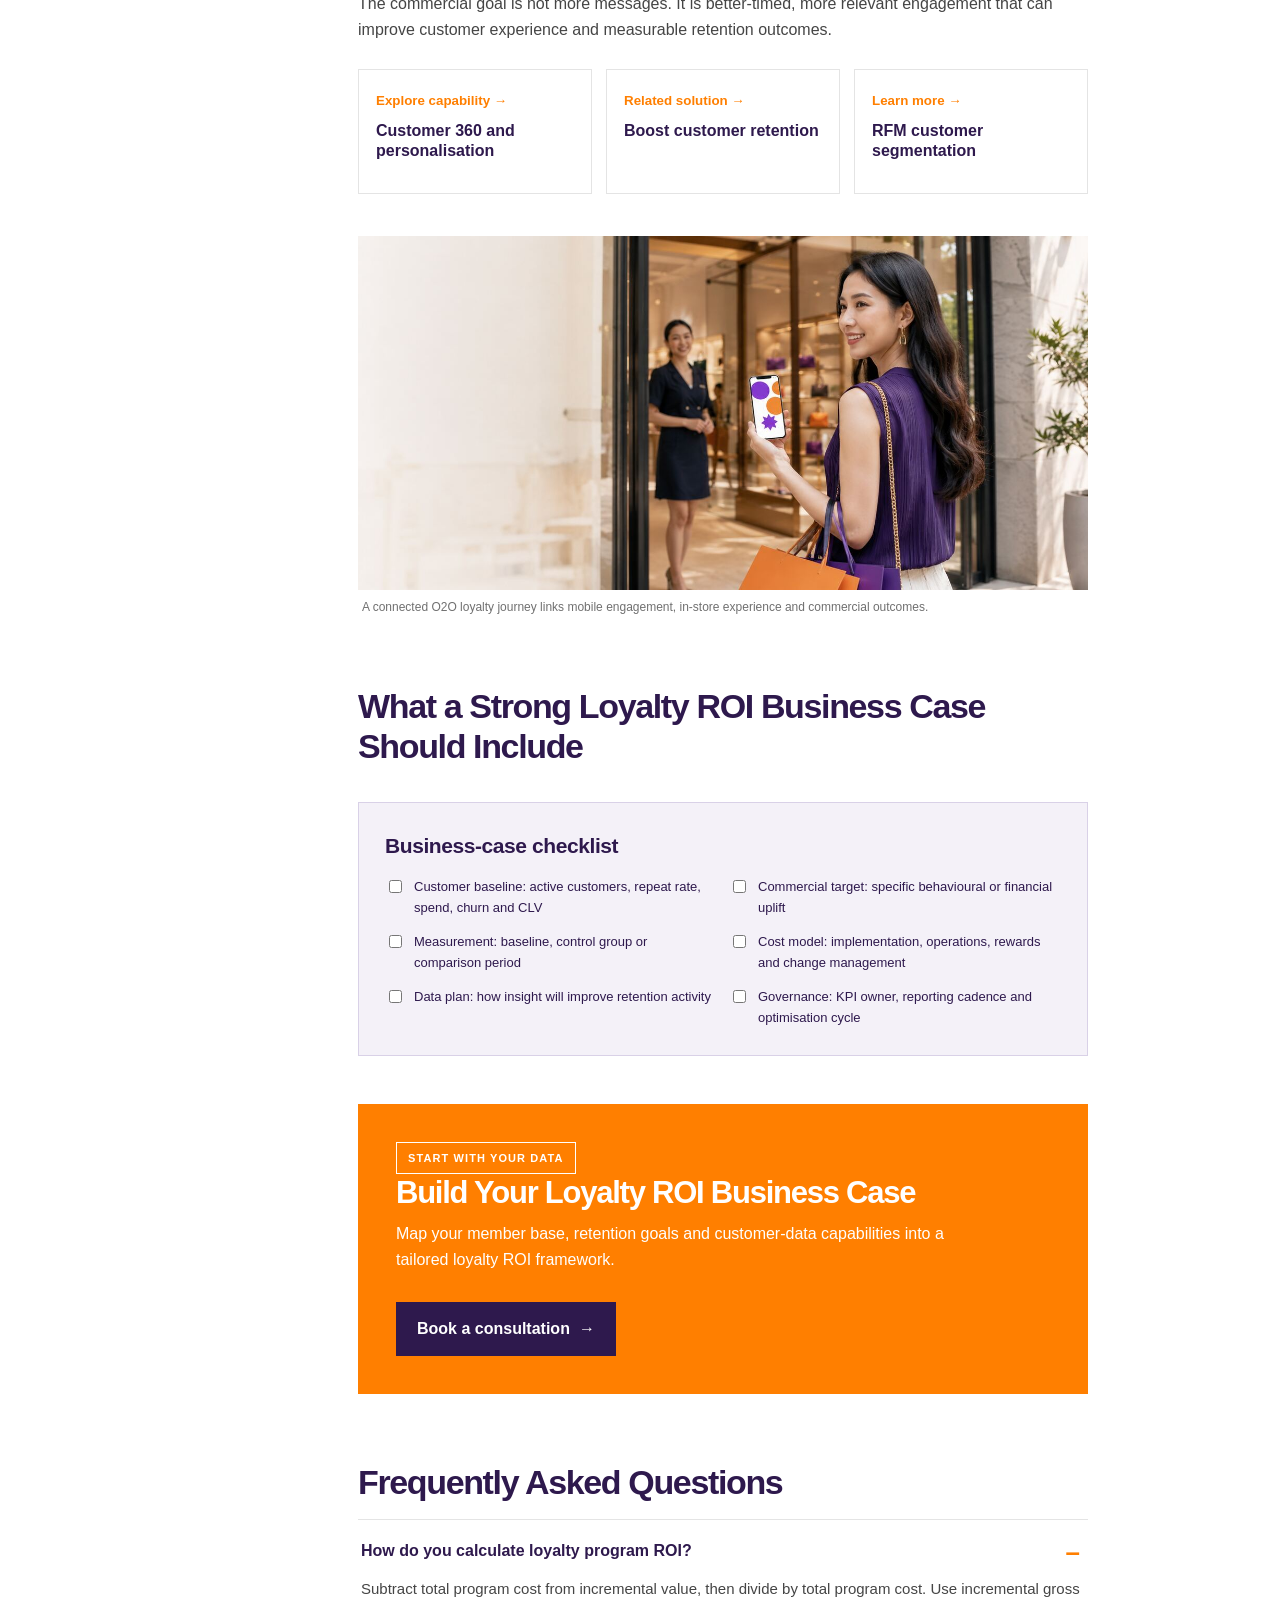
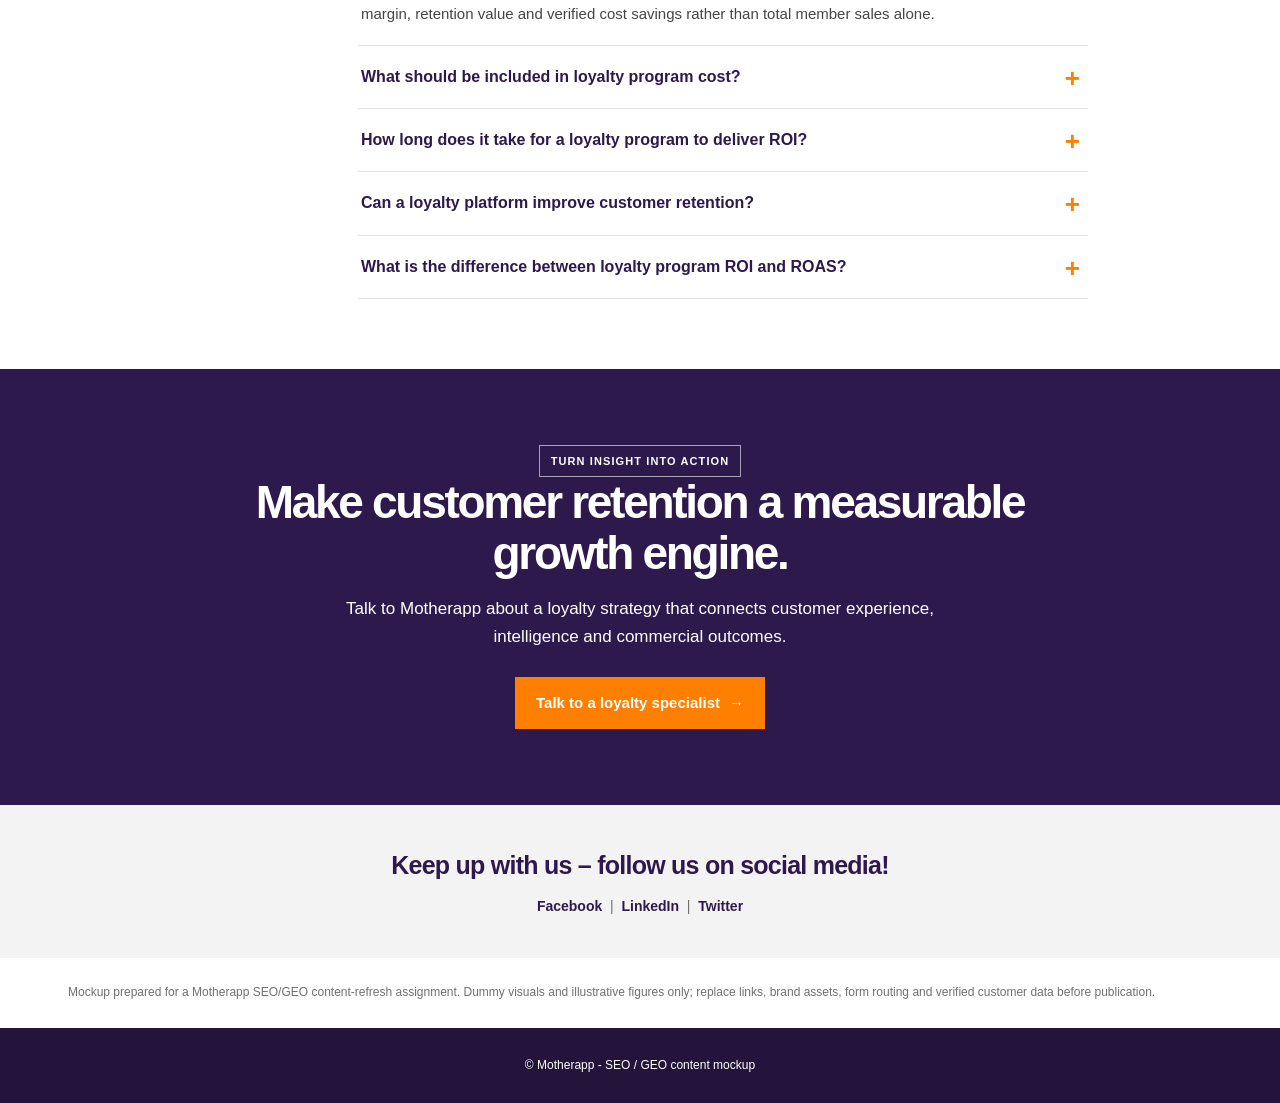
==== commit 639f4197: "Align SEO metadata and keyword themes" ====
--- a/motherapp-branded/index.html
+++ b/motherapp-branded/index.html
@@ -4,6 +4,7 @@
   <meta charset="utf-8">
   <meta name="viewport" content="width=device-width, initial-scale=1">
   <meta name="description" content="Learn how to calculate loyalty program ROI, from implementation and maintenance costs to revenue uplift, retention and customer lifetime value.">
+  <meta name="keywords" content="loyalty program ROI, loyalty platform ROI, customer retention ROI, loyalty program business case, customer lifetime value, customer intelligence">
   <title>Loyalty Program ROI: Measure Returns | Motherapp</title>
   <style>
     :root{--ink:#2e194d;--deep:#2e194d;--orange:#ff7f00;--lavender:#f4f1f8;--soft:#f3f3f3;--cream:#fff;--line:#e4e4e4;--muted:#707070}*{box-sizing:border-box}html{scroll-behavior:smooth}body{margin:0;background:var(--cream);color:var(--ink);font-family:Montserrat,Arial,sans-serif;line-height:1.65}a{color:inherit}header{background:#fff;color:var(--ink);border-bottom:1px solid var(--line)}.nav{max-width:1200px;margin:auto;height:76px;padding:0 28px;display:flex;align-items:center;justify-content:space-between}.brand{font-weight:800;letter-spacing:-.065em;font-size:26px;text-decoration:none}.brand i{color:var(--orange);font-style:normal}.nav-links{display:flex;gap:27px;align-items:center;font-size:13px;font-weight:600}.nav-links a{text-decoration:none;color:var(--ink)}.nav-cta,.button{display:inline-flex;align-items:center;justify-content:center;gap:9px;text-decoration:none;border:1px solid var(--orange);cursor:pointer;font:inherit;font-weight:700;border-radius:0;padding:13px 20px;background:var(--orange);color:#fff;transition:.2s transform,.2s background}.button:hover,.nav-cta:hover{transform:translateY(-2px);background:#e87000}.hero{background:var(--deep);color:white;padding:65px 28px 100px}.hero-grid{max-width:1200px;margin:auto;display:grid;grid-template-columns:1.02fr .98fr;gap:60px;align-items:center}.eyebrow{display:inline-block;border:1px solid rgba(255,255,255,.6);padding:6px 11px;font-size:11px;font-weight:700;letter-spacing:.1em;text-transform:uppercase;color:#fff}h1{font-size:clamp(43px,5vw,67px);line-height:1.07;letter-spacing:-.055em;margin:22px 0 22px;max-width:700px}.lede{font-size:19px;line-height:1.65;color:#fff;max-width:615px}.hero-actions{display:flex;gap:13px;flex-wrap:wrap;margin-top:30px}.hero-actions .button.alt{color:#fff;background:transparent;border:1px solid #fff}.hero-img{width:100%;display:block}.trust{max-width:1200px;margin:-35px auto 0;position:relative;z-index:2;padding:0 28px}.trust-box{background:var(--orange);padding:17px 24px;display:flex;align-items:center;justify-content:space-between;gap:24px;font-size:14px;font-weight:600;color:#fff}.trust-box span{color:#fff}.layout{max-width:1200px;margin:70px auto;padding:0 28px;display:grid;grid-template-columns:220px minmax(0,730px);gap:70px}.toc{position:sticky;top:25px;align-self:start;border-top:3px solid var(--ink);padding-top:14px}.toc b{font-size:11px;text-transform:uppercase;letter-spacing:.1em}.toc a{display:block;text-decoration:none;margin-top:14px;font-size:13px;color:var(--muted)}.toc a:hover{color:var(--orange);font-weight:700}article h2{font-size:34px;line-height:1.2;letter-spacing:-.04em;margin:68px 0 16px}article h3{font-size:21px;letter-spacing:-.02em;margin:29px 0 8px}article p{font-size:16px;color:#454545;margin:0 0 20px}.answer{background:var(--lavender);border-left:5px solid var(--orange);padding:25px 28px;margin-bottom:35px}.answer strong{font-size:18px;display:block;margin-bottom:7px}.formula{background:var(--deep);color:white;padding:22px 24px;margin:26px 0;font-size:19px;font-weight:700;text-align:center}.formula em{color:#fff;opacity:.85;font-style:normal}.pill-row{display:flex;gap:10px;flex-wrap:wrap;margin:22px 0}.pill{background:var(--soft);padding:7px 12px;font-size:12px;font-weight:700}.step{padding:23px 0;border-top:1px solid var(--line)}.step-num{color:var(--orange);font-size:12px;font-weight:800;letter-spacing:.1em;text-transform:uppercase}.roi-card{background:var(--soft);padding:31px;margin:39px 0}.roi-card h3{margin-top:0}.table-wrap{overflow:auto}.roi-table{width:100%;border-collapse:collapse;font-size:13px;margin-top:20px}.roi-table th{text-align:left;padding:12px 10px;border-bottom:2px solid var(--ink);white-space:nowrap}.roi-table td{padding:15px 10px;vertical-align:top;border-bottom:1px solid #d7d7d7}.roi-table tr:last-child td{font-weight:800;border-bottom:0}.note{font-size:12px!important;color:#707070!important;margin-top:18px!important}.image-block{margin:42px 0}.image-block img{width:100%;display:block}.image-block figcaption{font-size:12px;color:var(--muted);margin:8px 4px}.inline-cta{background:var(--orange);padding:38px;margin:48px 0;color:#fff}.inline-cta h2{margin:0 0 10px;font-size:31px;max-width:540px}.inline-cta p{max-width:590px;color:#fff}.inline-cta .button{background:var(--deep);border-color:var(--deep);color:white;margin-top:8px}.checker{background:var(--lavender);border:1px solid #d9d1e7;padding:26px;margin:35px 0}.checker h3{margin:0 0 12px}.checker-grid{display:grid;grid-template-columns:1fr 1fr;gap:12px}.checker label{display:flex;gap:9px;align-items:flex-start;font-size:13px}.checker input{accent-color:var(--orange);margin-top:4px}.faq{border-top:1px solid var(--line)}details{border-bottom:1px solid var(--line);padding:18px 3px}summary{cursor:pointer;font-size:16px;font-weight:700;list-style:none;padding-right:28px;position:relative}summary:after{content:'+';position:absolute;right:5px;font-size:26px;top:-7px;color:var(--orange)}details[open] summary:after{content:'–'}details p{margin:13px 0 0;font-size:15px}.links{display:grid;grid-template-columns:repeat(3,1fr);gap:14px;margin-top:25px}.link-card{border:1px solid var(--line);padding:17px;text-decoration:none;background:white;min-height:125px}.link-card:hover{border-color:var(--orange)}.link-card small{color:var(--orange);font-weight:700}.link-card b{display:block;line-height:1.25;margin-top:8px}.bottom-cta{background:var(--deep);color:white;padding:76px 28px}.bottom-cta-inner{max-width:900px;margin:auto;text-align:center}.bottom-cta h2{font-size:46px;letter-spacing:-.05em;line-height:1.1;margin:0 0 16px}.bottom-cta p{color:#fff;font-size:17px;max-width:630px;margin:0 auto 26px}.bottom-cta .button{font-size:15px}.disclaimer{max-width:1200px;margin:0 auto;padding:25px 28px;color:#707070;font-size:12px}footer{background:#24143c;color:#fff;padding:28px;text-align:center;font-size:12px}.roi-tool{background:white;border:1px solid var(--line);padding:26px;margin:32px 0}.tool-grid{display:grid;grid-template-columns:1fr 1fr;gap:15px}.tool-grid label{font-size:12px;font-weight:700;color:var(--ink)}.tool-grid input{display:block;width:100%;margin-top:6px;border:1px solid #c0c0c0;padding:10px;font:inherit}.result{margin-top:20px;background:var(--deep);padding:17px;color:white;display:flex;justify-content:space-between;align-items:center}.result b{font-size:28px;color:#fff}@media(max-width:820px){.nav-links{display:none}.hero-grid,.layout{grid-template-columns:1fr}.hero{padding-top:42px}.trust{margin:0;background:var(--deep);padding-bottom:30px}.trust-box{margin:0}.toc{display:none}.layout{margin:50px auto;gap:0}article h2{font-size:30px}.links{grid-template-columns:1fr}.checker-grid,.tool-grid{grid-template-columns:1fr}.bottom-cta h2{font-size:39px}}@media(max-width:470px){.nav{padding:0 18px}.hero,.layout,.trust{padding-left:18px;padding-right:18px}.trust-box{align-items:flex-start;flex-direction:column}h1{font-size:44px}.hero-actions .button{width:100%}.roi-card,.inline-cta{padding:23px}.bottom-cta{padding:60px 20px}}
@@ -21,7 +22,7 @@
     <div class="trust"><div class="trust-box"><strong>A practical guide for retail, shopping mall and lifestyle leaders.</strong><span>Planning model only - validate all assumptions with your own customer data.</span></div></div>
     <div class="layout"><aside class="toc"><b>On this page</b><a href="#what-is-roi">What is loyalty ROI?</a><a href="#framework">Four-step framework</a><a href="#roi-model">Three-year example</a><a href="#intelligence">Customer intelligence</a><a href="#faq">Frequently asked questions</a></aside><article>
       <div class="share-blog" aria-label="Share this blog"><strong>Share Blog</strong><a class="share-link" href="https://www.facebook.com/sharer/sharer.php?u=https%3A%2F%2Fmotherapp.com%2Finsights%2Fen-loyalty-roi%2F" target="_blank" rel="noopener noreferrer" aria-label="Share on Facebook">Facebook</a><a class="share-link" href="https://www.linkedin.com/sharing/share-offsite/?url=https%3A%2F%2Fmotherapp.com%2Finsights%2Fen-loyalty-roi%2F" target="_blank" rel="noopener noreferrer" aria-label="Share on LinkedIn">LinkedIn</a><a class="share-link" href="https://twitter.com/intent/tweet?url=https%3A%2F%2Fmotherapp.com%2Finsights%2Fen-loyalty-roi%2F&text=How%20to%20Calculate%20Loyalty%20Program%20ROI" target="_blank" rel="noopener noreferrer" aria-label="Share on Twitter">Twitter</a></div><div class="answer"><strong>Short answer: what is loyalty program ROI?</strong>A loyalty program creates ROI when its <b>measurable incremental value</b> - higher repeat purchase, customer lifetime value, retention, and engagement efficiency - exceeds the cost of the platform, rewards and operations. The strongest business case uses a multi-year view and visible assumptions.</div>
-      <h2 id="what-is-roi">What Is Loyalty Program ROI?</h2><p>Loyalty program ROI measures the incremental business value created by a loyalty initiative against its total cost. The key word is <b>incremental</b>: do not count all member revenue as program value. Instead, measure additional margin, retention value or cost savings created because customer behaviour changed.</p><div class="formula">ROI = <em>(Incremental value - Total program cost)</em> / Total program cost × 100</div><div class="pill-row"><span class="pill">Loyalty platform ROI</span><span class="pill">Customer retention ROI</span><span class="pill">Customer lifetime value</span><span class="pill">Loyalty business case</span></div>
+      <h2 id="what-is-roi">What Is Loyalty Program ROI?</h2><p>Loyalty program ROI measures the incremental business value created by a loyalty initiative against its total cost. The key word is <b>incremental</b>: do not count all member revenue as program value. Instead, measure additional margin, retention value or cost savings created because customer behaviour changed.</p><div class="formula">ROI = <em>(Incremental value - Total program cost)</em> / Total program cost × 100</div><div class="pill-row"><span class="pill">loyalty platform ROI</span><span class="pill">customer retention ROI</span><span class="pill">customer lifetime value</span><span class="pill">loyalty program business case</span><span class="pill">customer intelligence</span></div>
       <h2>Why Loyalty ROI Matters Beyond Short-Term Revenue</h2><p>Registrations, clicks and redemptions are useful campaign signals. Loyalty ROI gives leadership a wider lens: whether the business is building a more valuable customer base and reducing future dependence on paid acquisition.</p><p>For retail brands, shopping malls and lifestyle businesses, a loyalty platform should be treated as a connected retention and customer-intelligence capability - not simply an app cost.</p>
       <h2 id="framework">How to Calculate Loyalty Program ROI: A Practical Framework</h2><div class="step"><span class="step-num">Step 1</span><h3>Define the commercial outcome</h3><p>Start with one or two business outcomes: repeat-purchase frequency, active-member growth, retention, average spend or customer lifetime value. Malls may also measure visit frequency, tenant participation and first-party customer insight.</p></div><div class="step"><span class="step-num">Step 2</span><h3>Calculate the full cost of ownership</h3><p>Include implementation, integrations, app or web experience, reward funding, campaign operations, data governance, support and optimisation. Separate one-off implementation from recurring operating cost.</p></div><div class="step"><span class="step-num">Step 3</span><h3>Estimate incremental value</h3><p>Use a baseline whenever possible: compare behaviour before and after launch, against a non-member or control group, or against a documented benchmark. Typical inputs include incremental gross margin, recovered customers and lower paid-media dependency.</p></div><div class="step"><span class="step-num">Step 4</span><h3>Build a three-year scenario</h3><p>Retention and data value compound as adoption and personalisation improve. Present conservative, expected and upside scenarios so commercial and finance teams can stress-test the assumptions.</p></div>
       <section class="roi-tool" id="roi-tool"><h3>Quick loyalty ROI planner</h3><p>Use dummy inputs to show how a transparent model can support an early-stage discussion.</p><div class="tool-grid"><label>Active members<input id="members" type="number" value="20000" min="0"></label><label>Incremental gross margin per member (HKD)<input id="margin" type="number" value="30" min="0"></label><label>One-off implementation cost (HKD)<input id="implementation" type="number" value="500000" min="0"></label><label>Annual operating cost (HKD)<input id="operations" type="number" value="100000" min="0"></label></div><div class="result"><span>Illustrative Year 1 ROI</span><b id="roi-result">0.0%</b></div><p class="note">This is an illustrative planning calculation, not a forecast or customer result.</p></section>
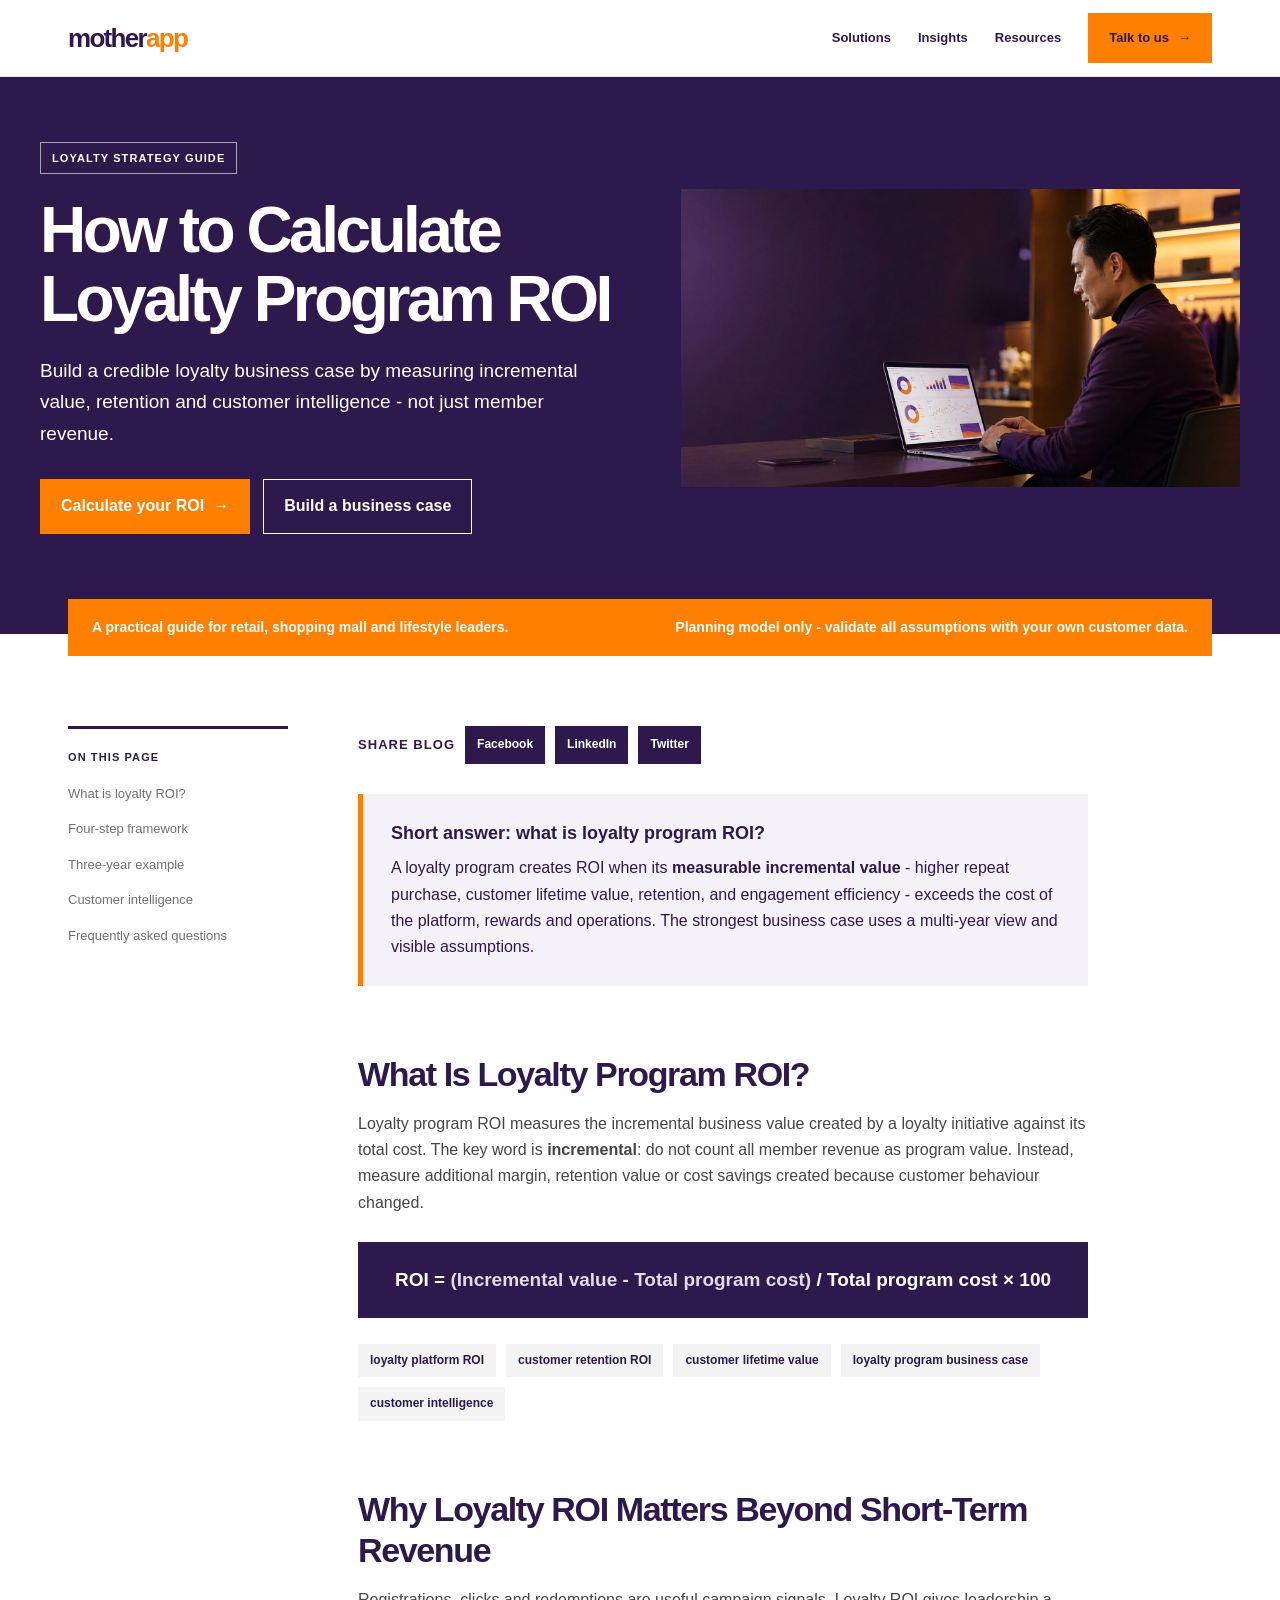
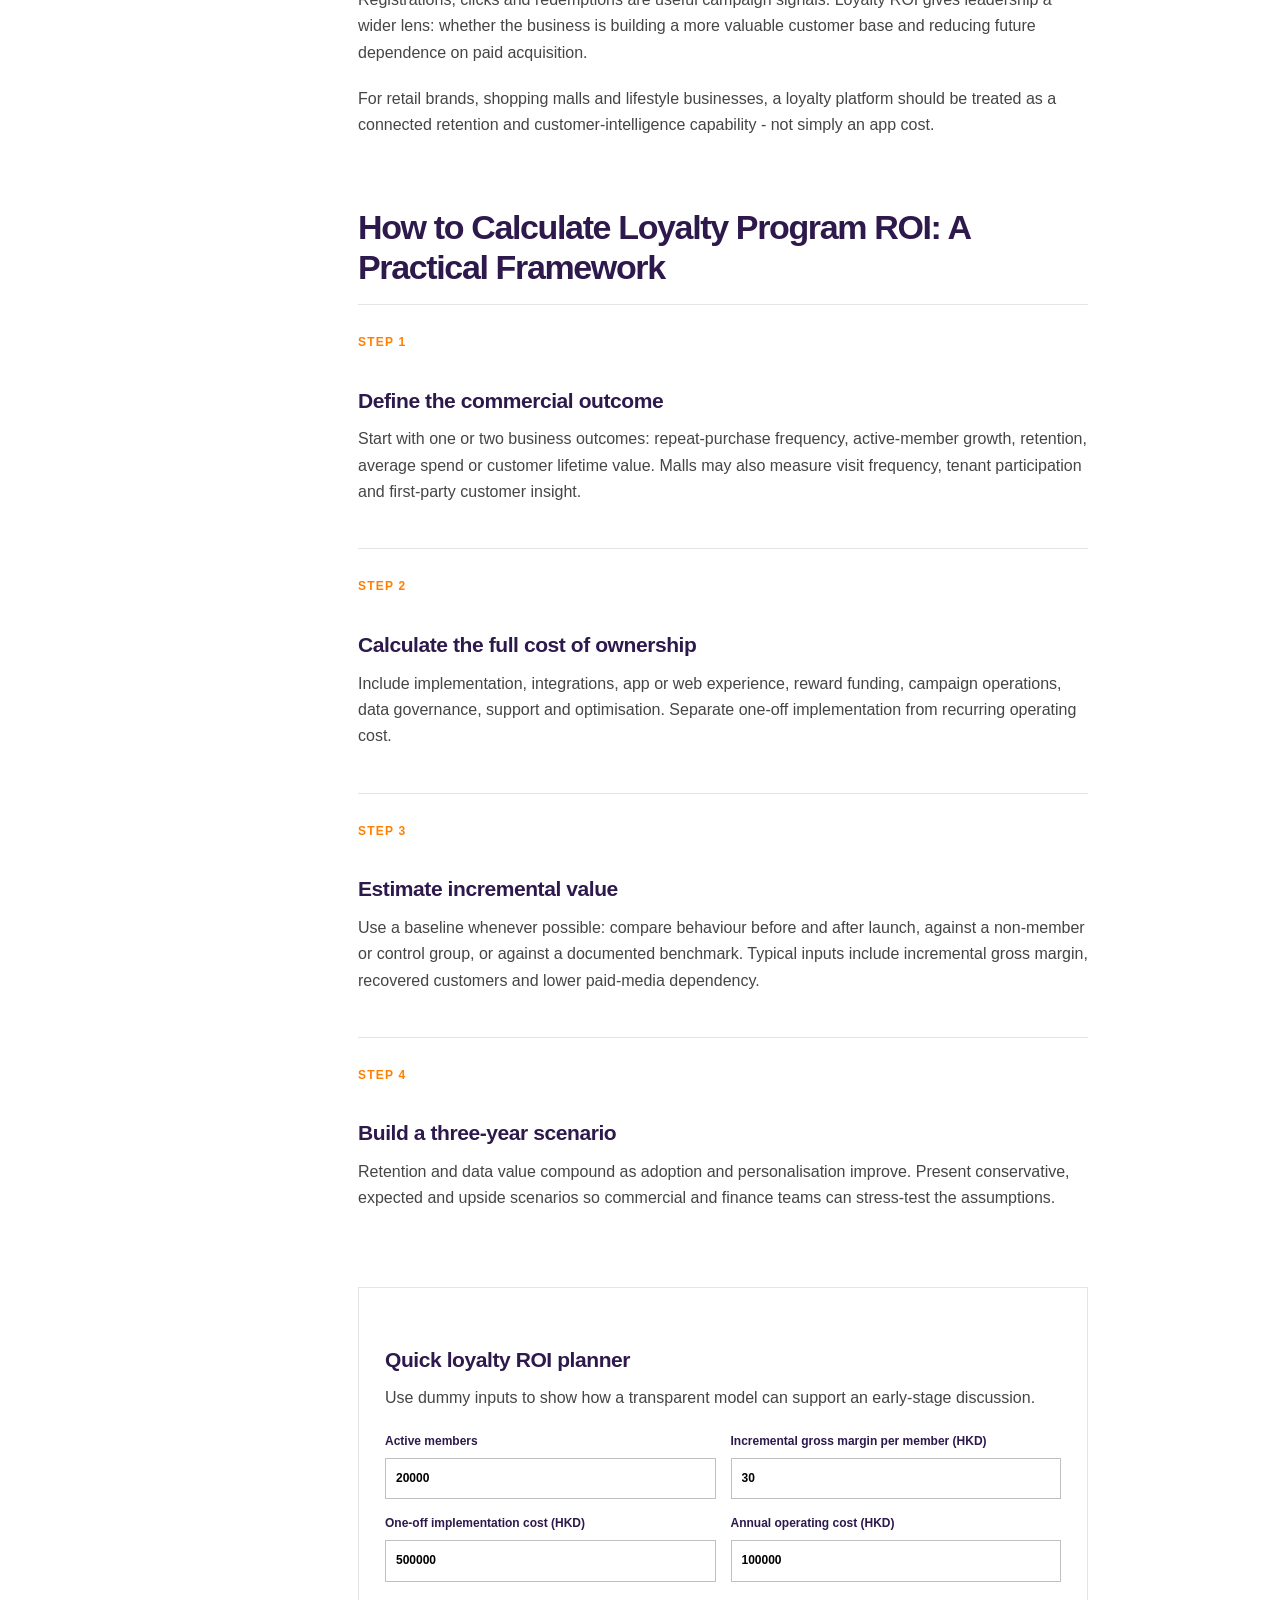
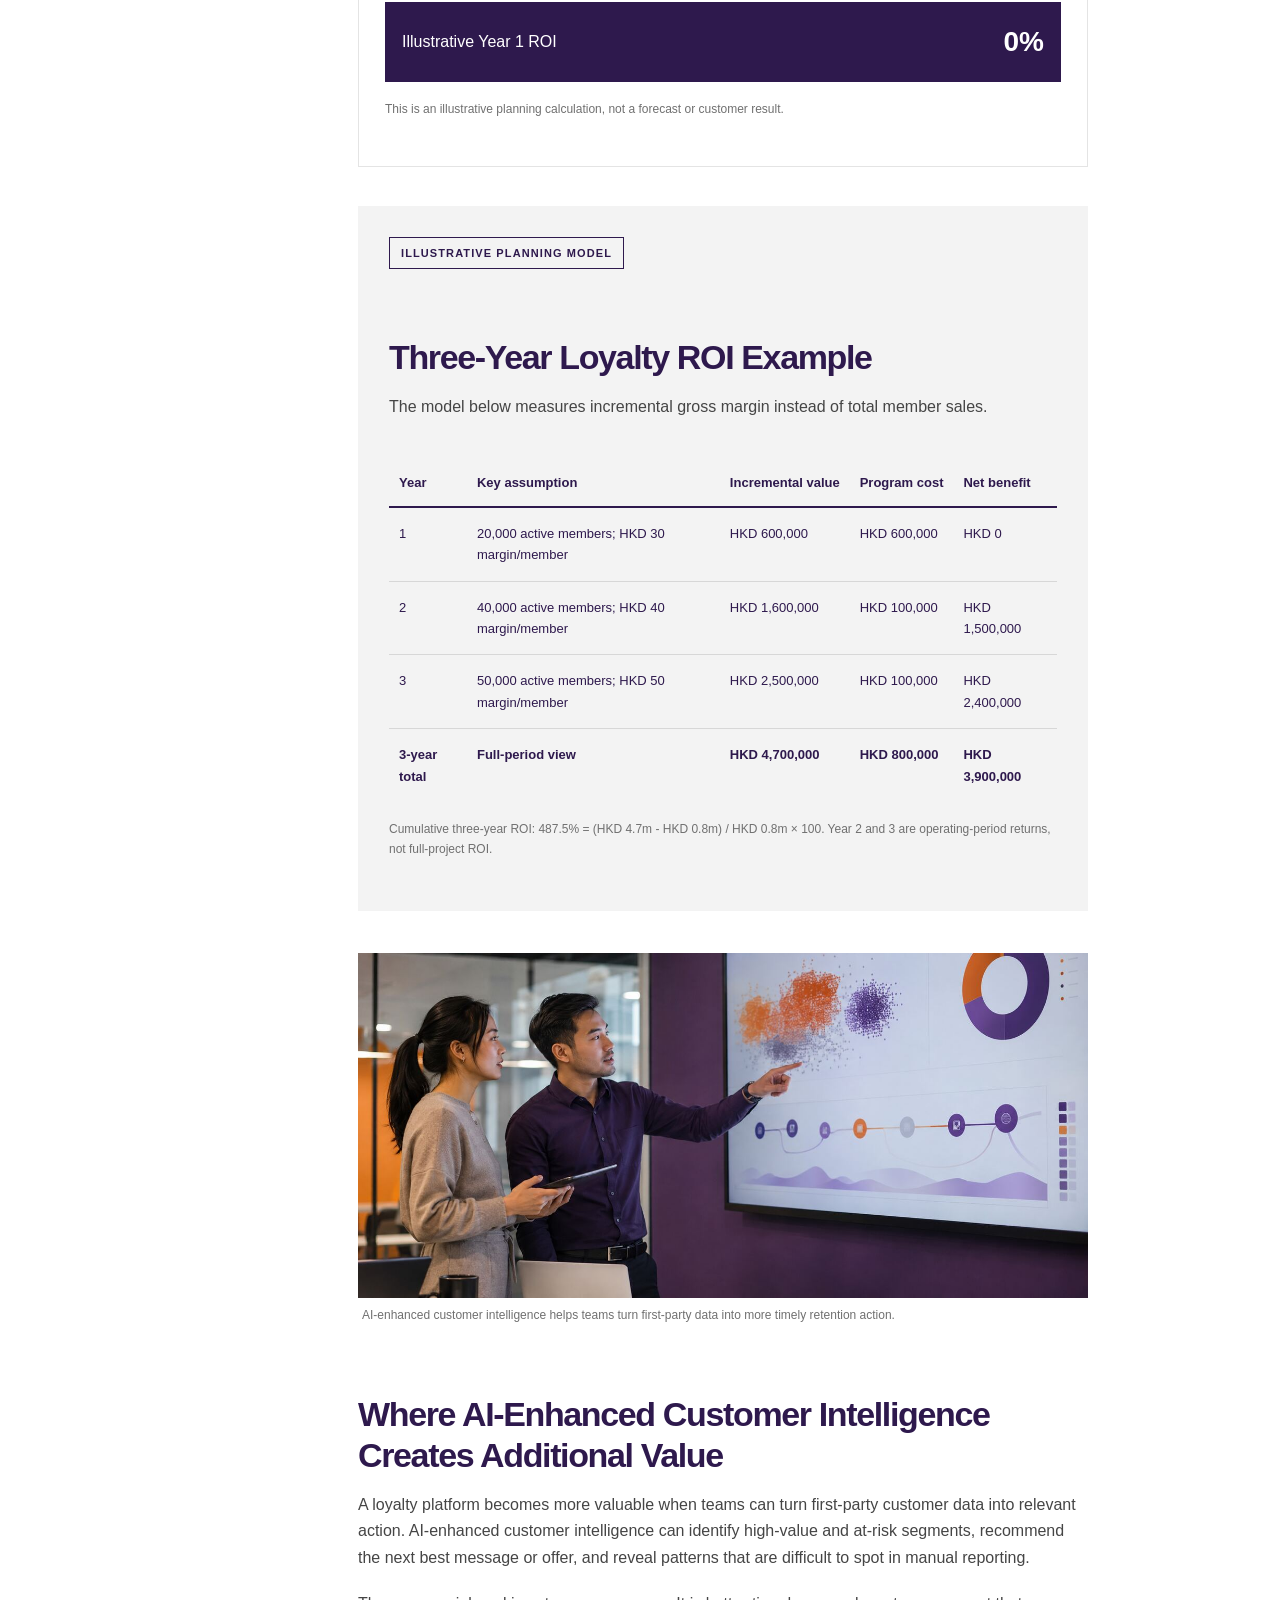
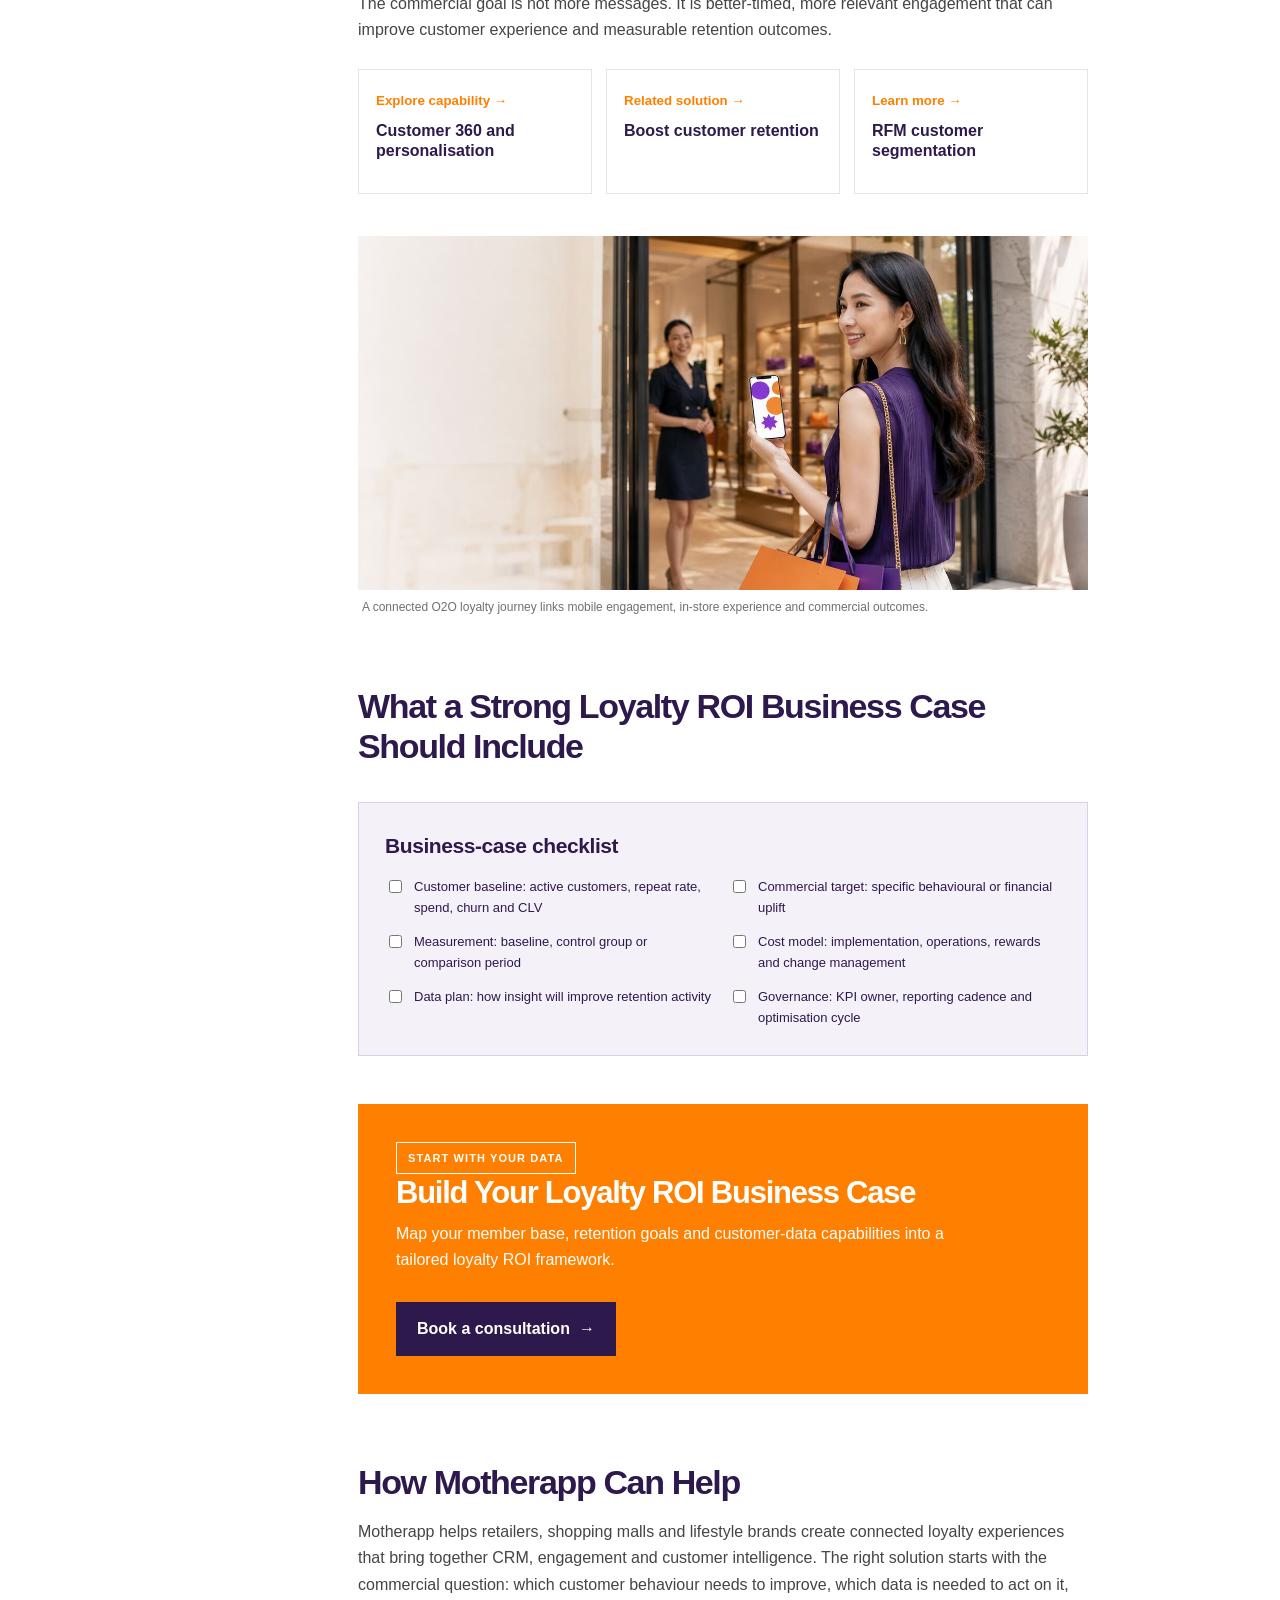
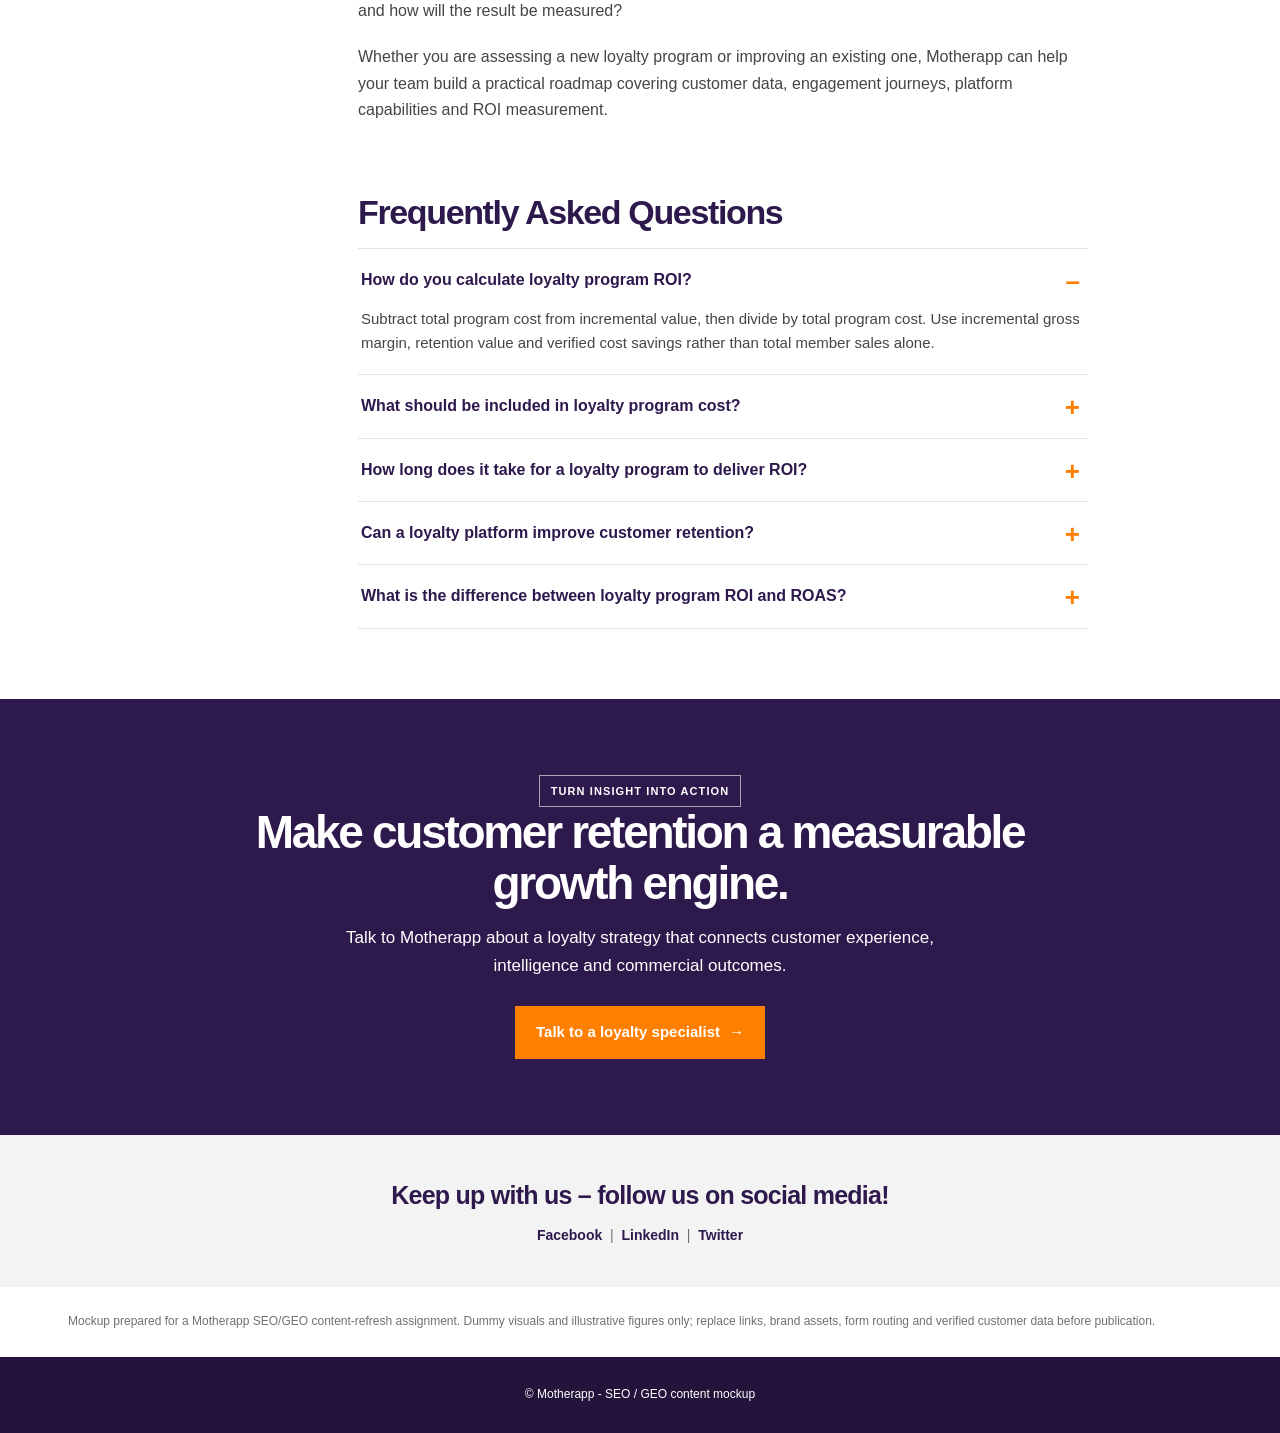
==== commit 10e68606: "Add How Motherapp Can Help section before FAQ" ====
--- a/motherapp-branded/index.html
+++ b/motherapp-branded/index.html
@@ -32,6 +32,7 @@
       <figure class="image-block"><img src="assets/o2o-loyalty-journey-v2.jpg" alt="Customer using a mobile loyalty app during an in-store retail experience"><figcaption>A connected O2O loyalty journey links mobile engagement, in-store experience and commercial outcomes.</figcaption></figure>
       <h2>What a Strong Loyalty ROI Business Case Should Include</h2><div class="checker" id="checker"><h3>Business-case checklist</h3><div class="checker-grid"><label><input type="checkbox">Customer baseline: active customers, repeat rate, spend, churn and CLV</label><label><input type="checkbox">Commercial target: specific behavioural or financial uplift</label><label><input type="checkbox">Measurement: baseline, control group or comparison period</label><label><input type="checkbox">Cost model: implementation, operations, rewards and change management</label><label><input type="checkbox">Data plan: how insight will improve retention activity</label><label><input type="checkbox">Governance: KPI owner, reporting cadence and optimisation cycle</label></div></div>
       <div class="inline-cta" id="consultation"><span class="eyebrow" style="color:#fff;border-color:#fff">Start with your data</span><h2>Build Your Loyalty ROI Business Case</h2><p>Map your member base, retention goals and customer-data capabilities into a tailored loyalty ROI framework.</p><a class="button" href="https://motherapp.com/contact/">Book a consultation <span>→</span></a></div>
+      <section class="motherapp-help" id="how-motherapp-can-help"><h2>How Motherapp Can Help</h2><p>Motherapp helps retailers, shopping malls and lifestyle brands create connected loyalty experiences that bring together CRM, engagement and customer intelligence. The right solution starts with the commercial question: which customer behaviour needs to improve, which data is needed to act on it, and how will the result be measured?</p><p>Whether you are assessing a new loyalty program or improving an existing one, Motherapp can help your team build a practical roadmap covering customer data, engagement journeys, platform capabilities and ROI measurement.</p></section>
       <h2 id="faq">Frequently Asked Questions</h2><div class="faq"><details open><summary>How do you calculate loyalty program ROI?</summary><p>Subtract total program cost from incremental value, then divide by total program cost. Use incremental gross margin, retention value and verified cost savings rather than total member sales alone.</p></details><details><summary>What should be included in loyalty program cost?</summary><p>Include implementation, integrations, ongoing platform fees, reward funding, campaign operations, support, analytics and optimisation. Separate one-off costs from recurring costs.</p></details><details><summary>How long does it take for a loyalty program to deliver ROI?</summary><p>It depends on member adoption, the starting customer base, the proposition and execution. A multi-year model is usually more useful because retention and customer-data value take time to build.</p></details><details><summary>Can a loyalty platform improve customer retention?</summary><p>Yes, when customers receive relevant value and teams have the insight and tools to make engagement more timely and personal. Measure impact against a baseline or comparison group.</p></details><details><summary>What is the difference between loyalty program ROI and ROAS?</summary><p>ROAS measures revenue attributed to advertising spend. Loyalty ROI evaluates a broader investment, including retention, customer lifetime value, operational efficiency and customer intelligence.</p></details></div>
     </article></div>
     <section class="bottom-cta"><div class="bottom-cta-inner"><span class="eyebrow">Turn insight into action</span><h2>Make customer retention a measurable growth engine.</h2><p>Talk to Motherapp about a loyalty strategy that connects customer experience, intelligence and commercial outcomes.</p><a class="button" href="https://motherapp.com/contact/">Talk to a loyalty specialist <span>→</span></a></div></section>
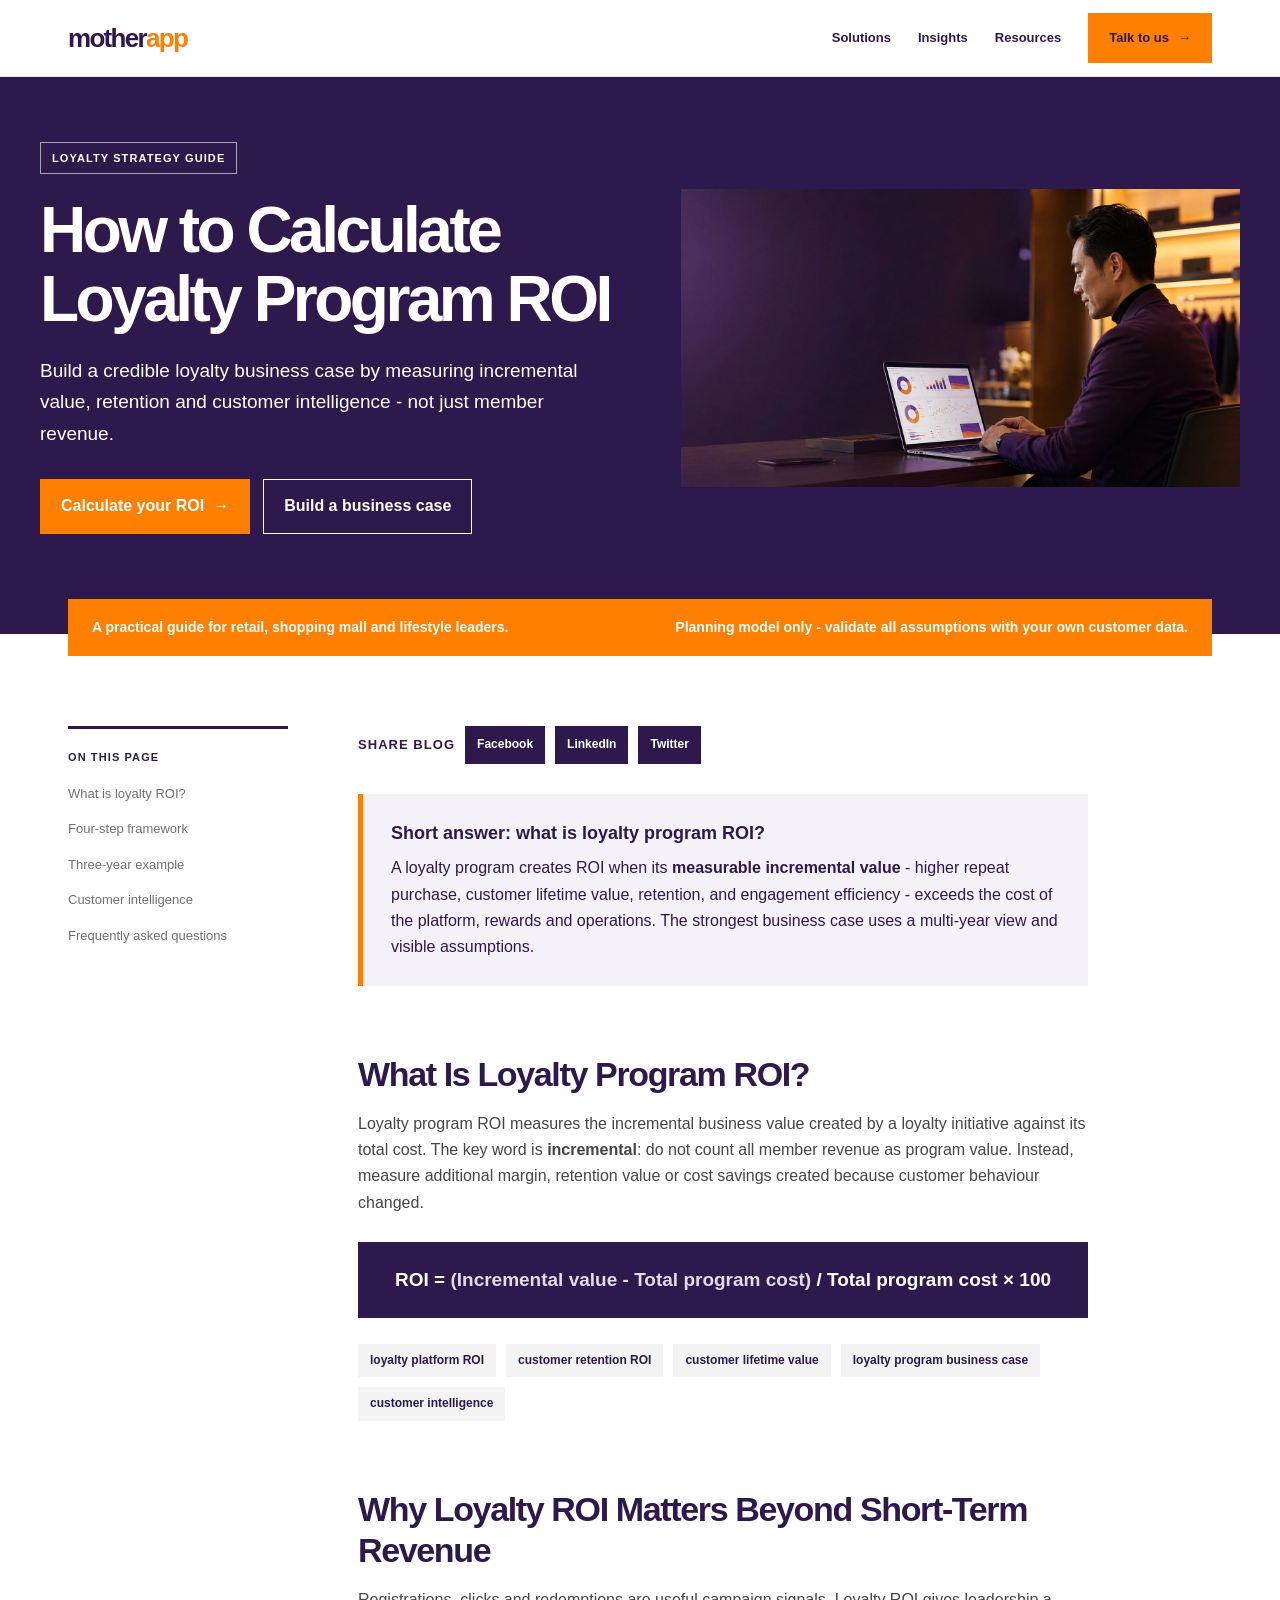
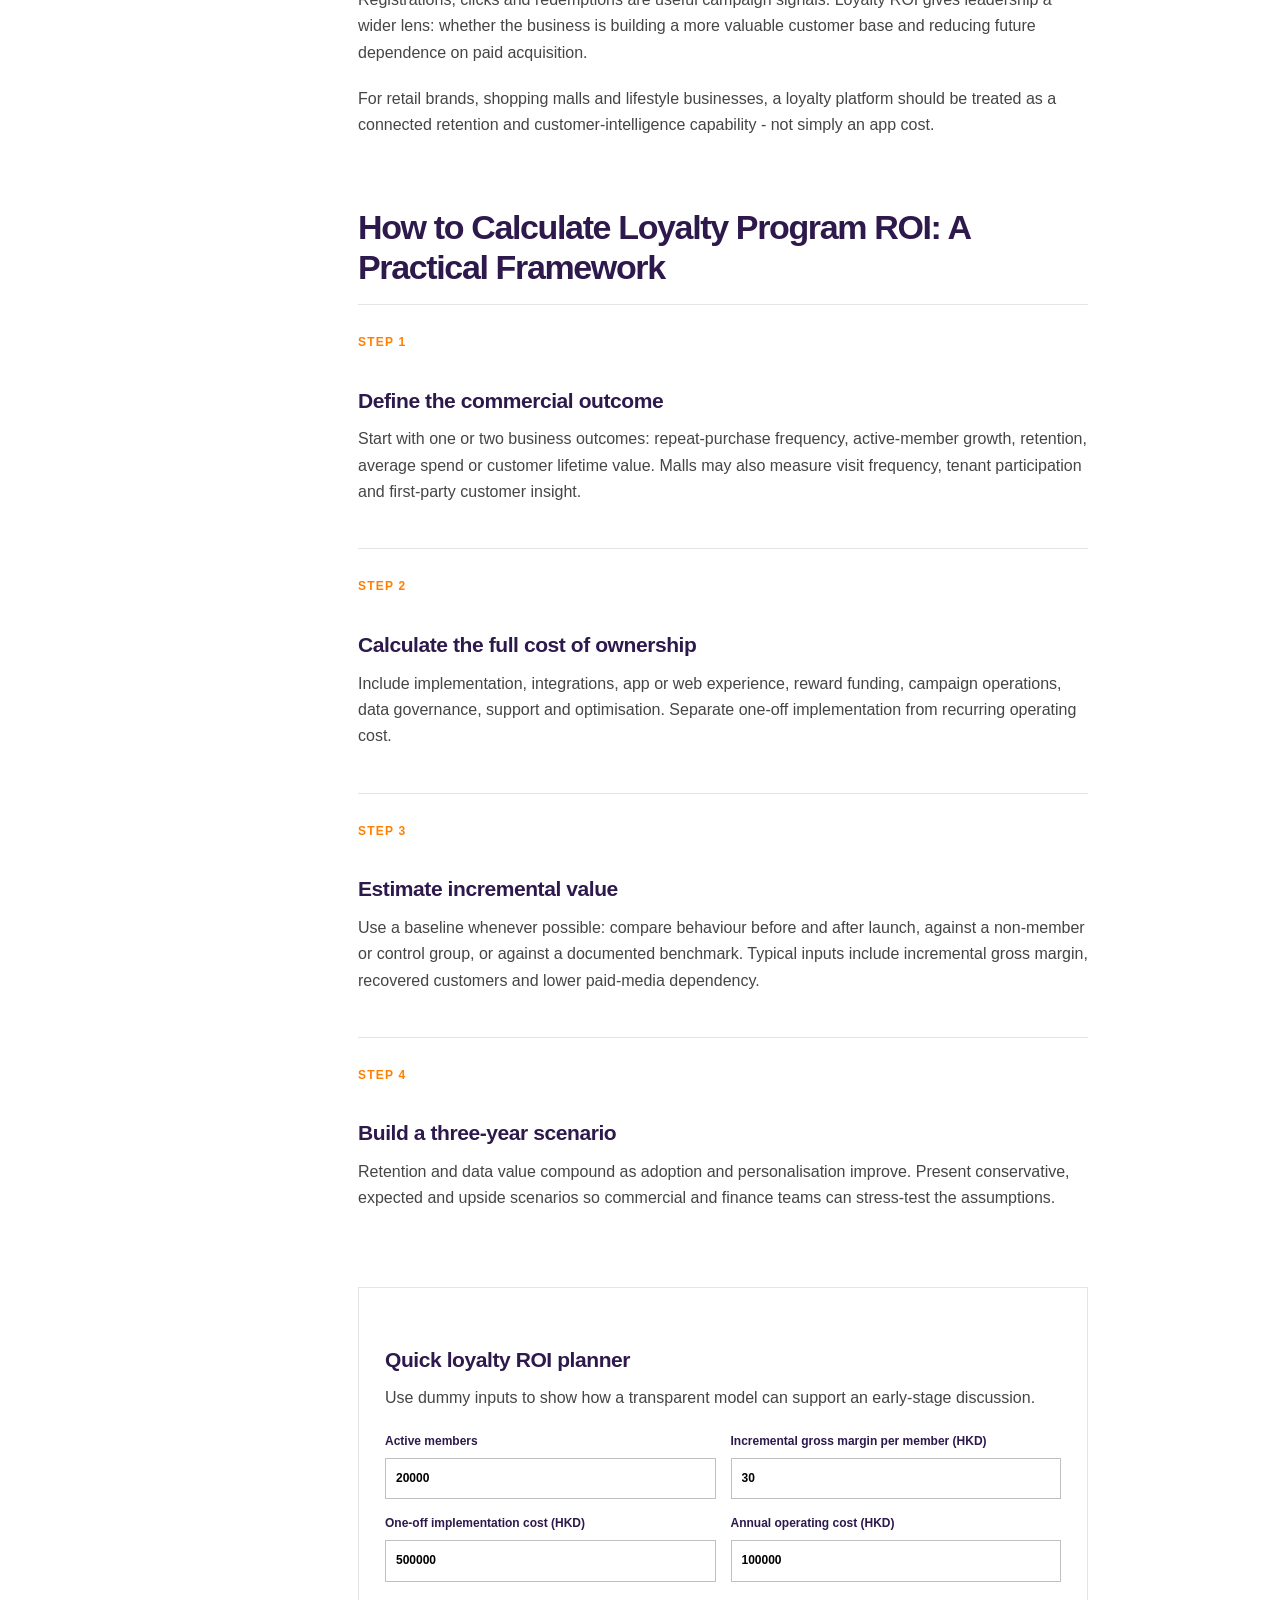
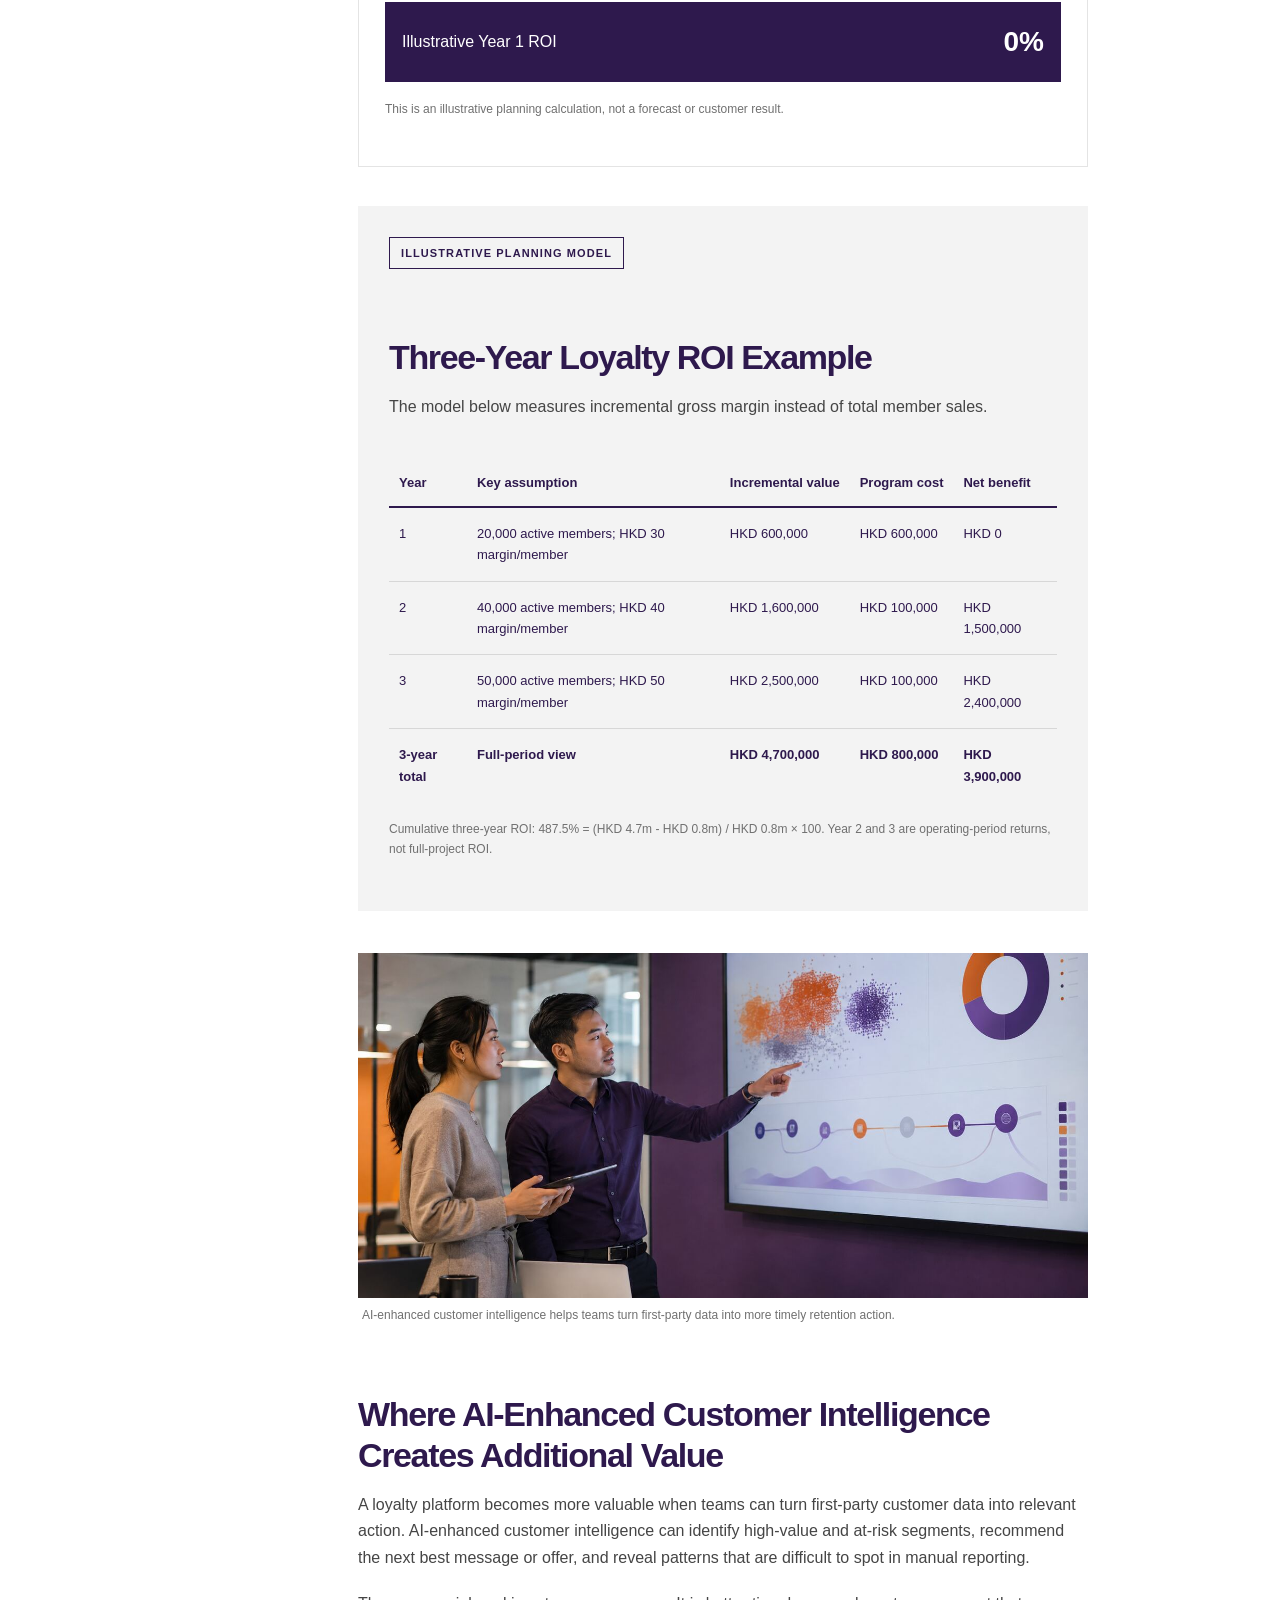
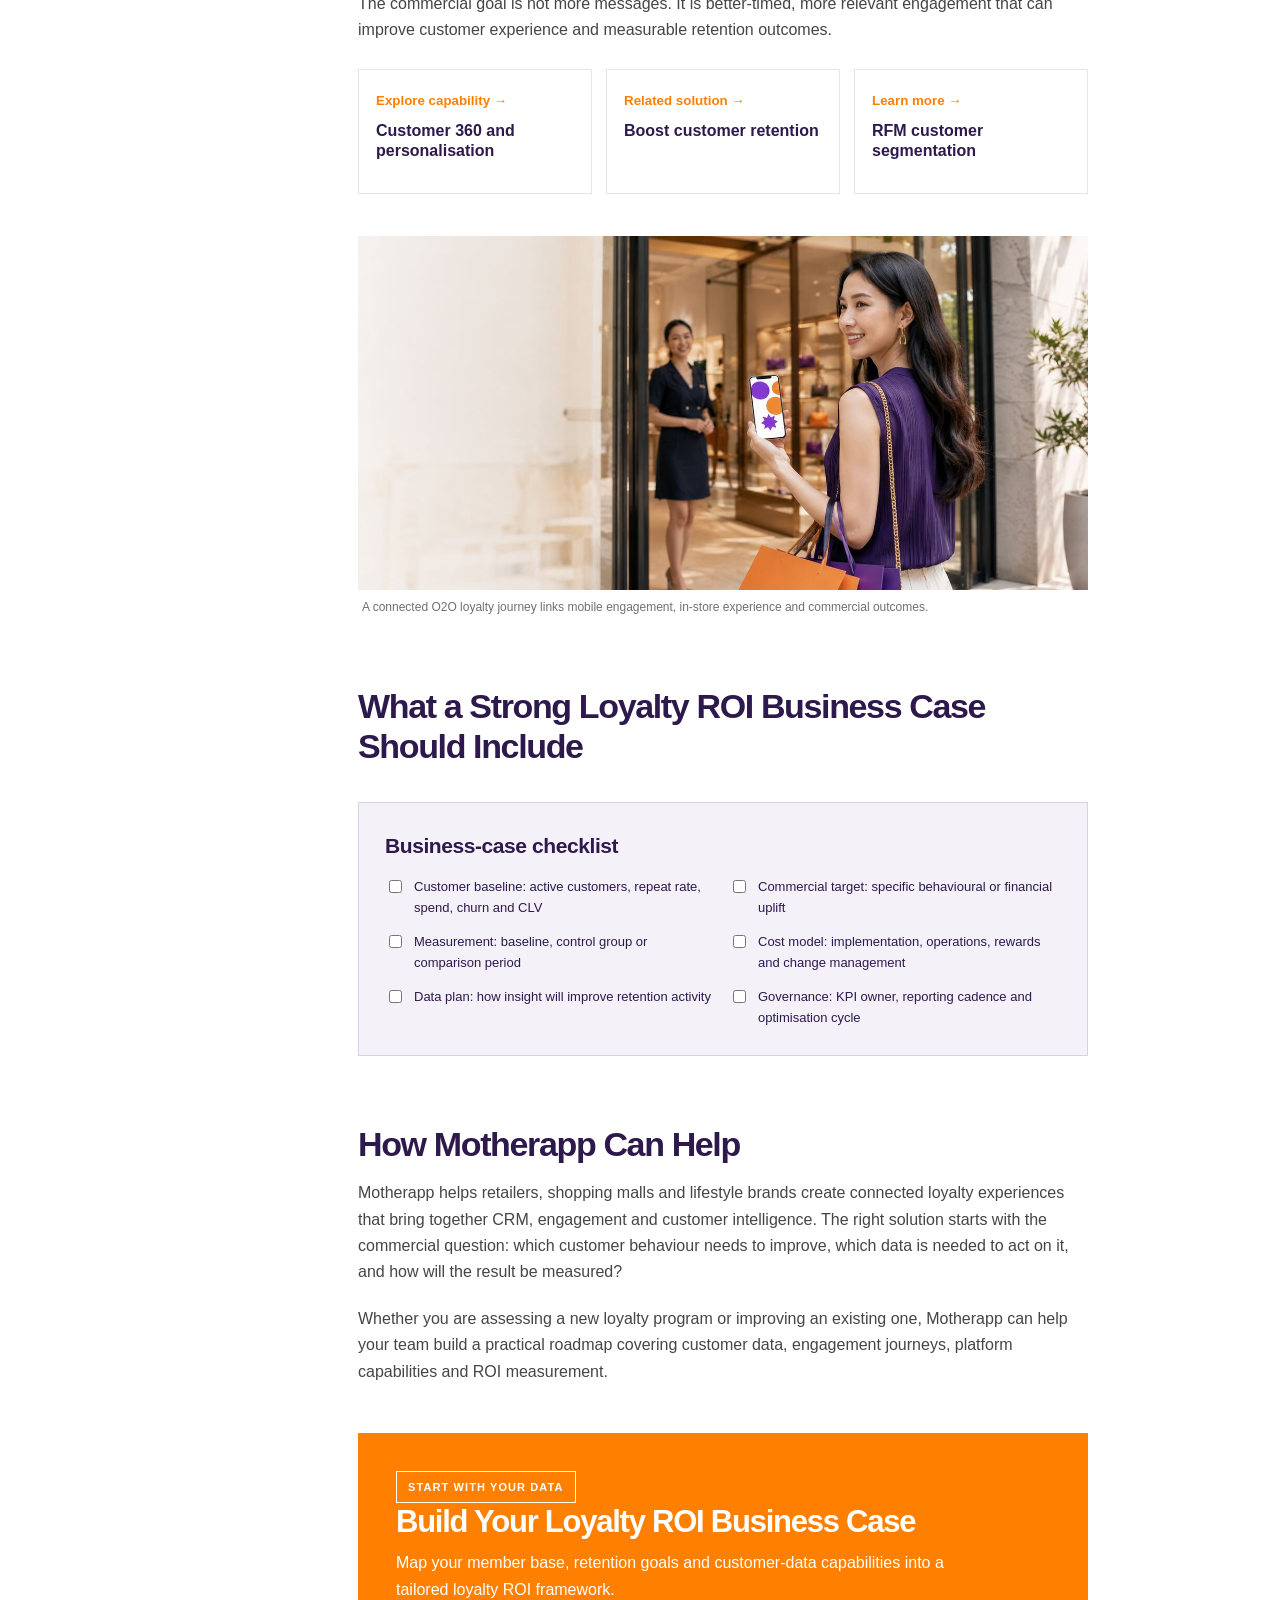
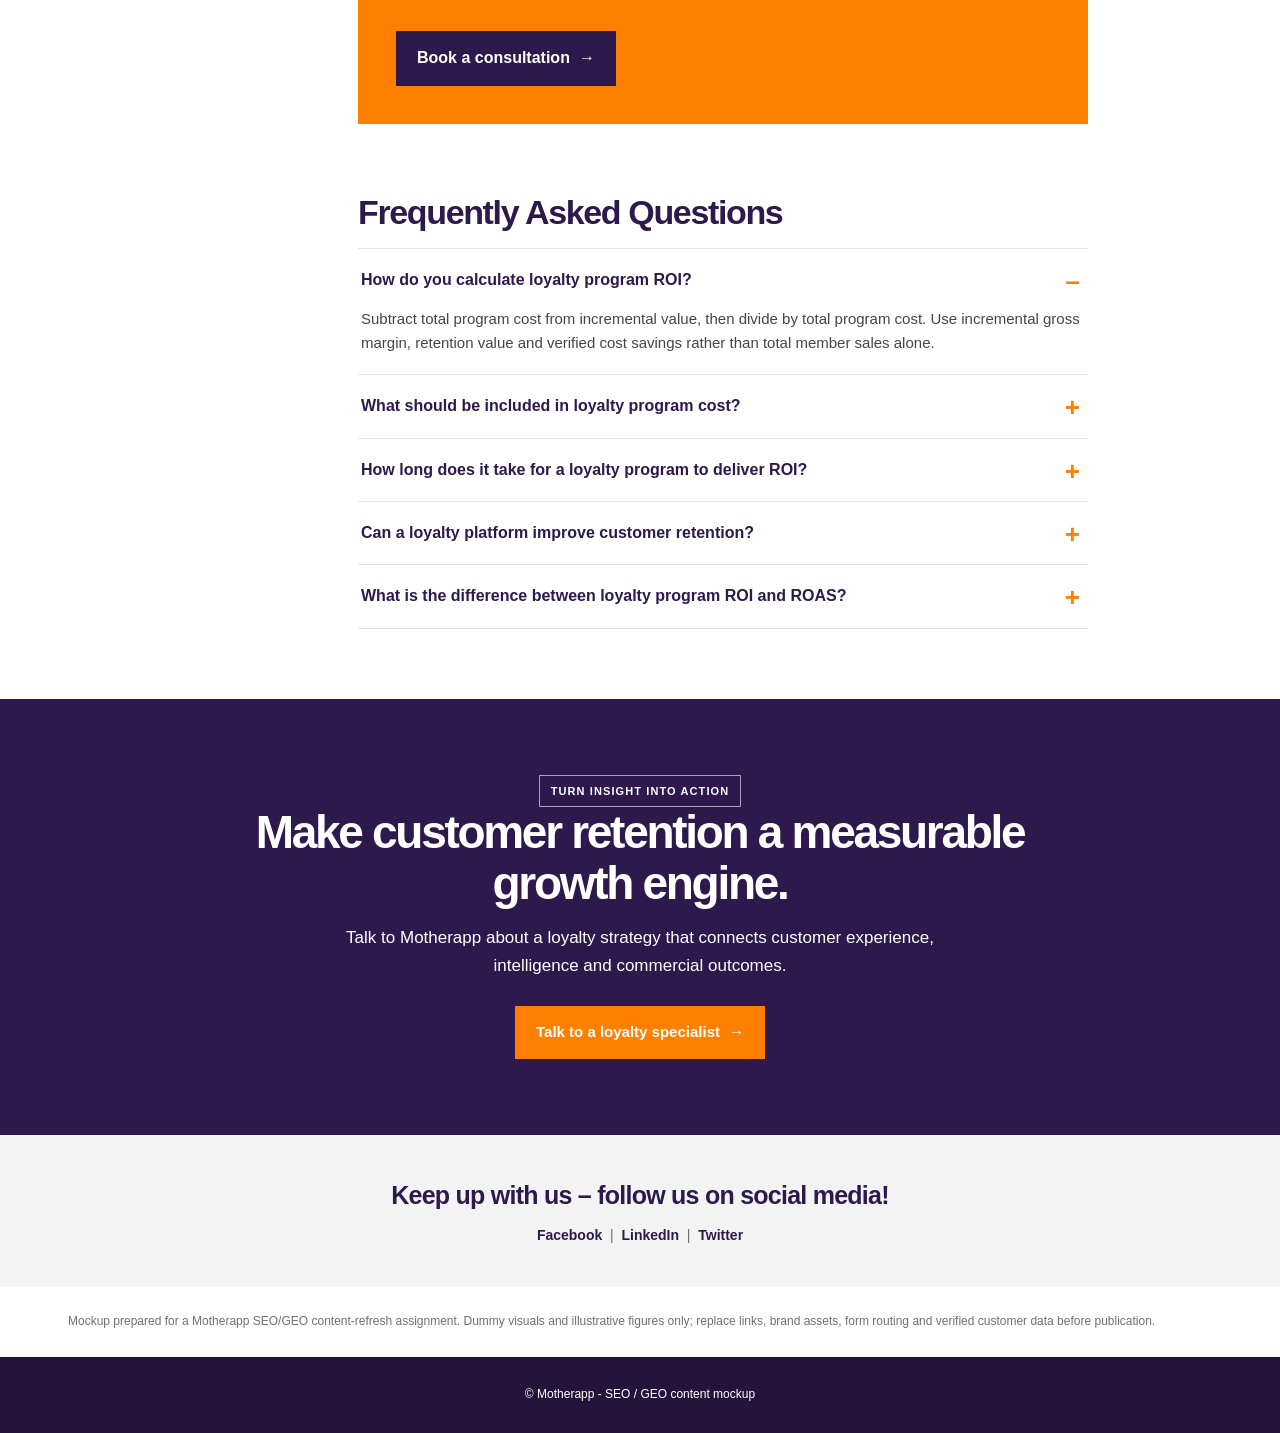
==== commit 92eb581b: "Place How Motherapp Can Help before consultation CTA" ====
--- a/motherapp-branded/index.html
+++ b/motherapp-branded/index.html
@@ -31,8 +31,8 @@
       <h2 id="intelligence">Where AI-Enhanced Customer Intelligence Creates Additional Value</h2><p>A loyalty platform becomes more valuable when teams can turn first-party customer data into relevant action. AI-enhanced customer intelligence can identify high-value and at-risk segments, recommend the next best message or offer, and reveal patterns that are difficult to spot in manual reporting.</p><p>The commercial goal is not more messages. It is better-timed, more relevant engagement that can improve customer experience and measurable retention outcomes.</p><div class="links"><a class="link-card" href="#"><small>Explore capability →</small><b>Customer 360 and personalisation</b></a><a class="link-card" href="#"><small>Related solution →</small><b>Boost customer retention</b></a><a class="link-card" href="#"><small>Learn more →</small><b>RFM customer segmentation</b></a></div>
       <figure class="image-block"><img src="assets/o2o-loyalty-journey-v2.jpg" alt="Customer using a mobile loyalty app during an in-store retail experience"><figcaption>A connected O2O loyalty journey links mobile engagement, in-store experience and commercial outcomes.</figcaption></figure>
       <h2>What a Strong Loyalty ROI Business Case Should Include</h2><div class="checker" id="checker"><h3>Business-case checklist</h3><div class="checker-grid"><label><input type="checkbox">Customer baseline: active customers, repeat rate, spend, churn and CLV</label><label><input type="checkbox">Commercial target: specific behavioural or financial uplift</label><label><input type="checkbox">Measurement: baseline, control group or comparison period</label><label><input type="checkbox">Cost model: implementation, operations, rewards and change management</label><label><input type="checkbox">Data plan: how insight will improve retention activity</label><label><input type="checkbox">Governance: KPI owner, reporting cadence and optimisation cycle</label></div></div>
+      <section class="motherapp-help" id="how-motherapp-can-help"><h2>How Motherapp Can Help</h2><p>Motherapp helps retailers, shopping malls and lifestyle brands create connected loyalty experiences that bring together CRM, engagement and customer intelligence. The right solution starts with the commercial question: which customer behaviour needs to improve, which data is needed to act on it, and how will the result be measured?</p><p>Whether you are assessing a new loyalty program or improving an existing one, Motherapp can help your team build a practical roadmap covering customer data, engagement journeys, platform capabilities and ROI measurement.</p></section>
       <div class="inline-cta" id="consultation"><span class="eyebrow" style="color:#fff;border-color:#fff">Start with your data</span><h2>Build Your Loyalty ROI Business Case</h2><p>Map your member base, retention goals and customer-data capabilities into a tailored loyalty ROI framework.</p><a class="button" href="https://motherapp.com/contact/">Book a consultation <span>→</span></a></div>
-      <section class="motherapp-help" id="how-motherapp-can-help"><h2>How Motherapp Can Help</h2><p>Motherapp helps retailers, shopping malls and lifestyle brands create connected loyalty experiences that bring together CRM, engagement and customer intelligence. The right solution starts with the commercial question: which customer behaviour needs to improve, which data is needed to act on it, and how will the result be measured?</p><p>Whether you are assessing a new loyalty program or improving an existing one, Motherapp can help your team build a practical roadmap covering customer data, engagement journeys, platform capabilities and ROI measurement.</p></section>
       <h2 id="faq">Frequently Asked Questions</h2><div class="faq"><details open><summary>How do you calculate loyalty program ROI?</summary><p>Subtract total program cost from incremental value, then divide by total program cost. Use incremental gross margin, retention value and verified cost savings rather than total member sales alone.</p></details><details><summary>What should be included in loyalty program cost?</summary><p>Include implementation, integrations, ongoing platform fees, reward funding, campaign operations, support, analytics and optimisation. Separate one-off costs from recurring costs.</p></details><details><summary>How long does it take for a loyalty program to deliver ROI?</summary><p>It depends on member adoption, the starting customer base, the proposition and execution. A multi-year model is usually more useful because retention and customer-data value take time to build.</p></details><details><summary>Can a loyalty platform improve customer retention?</summary><p>Yes, when customers receive relevant value and teams have the insight and tools to make engagement more timely and personal. Measure impact against a baseline or comparison group.</p></details><details><summary>What is the difference between loyalty program ROI and ROAS?</summary><p>ROAS measures revenue attributed to advertising spend. Loyalty ROI evaluates a broader investment, including retention, customer lifetime value, operational efficiency and customer intelligence.</p></details></div>
     </article></div>
     <section class="bottom-cta"><div class="bottom-cta-inner"><span class="eyebrow">Turn insight into action</span><h2>Make customer retention a measurable growth engine.</h2><p>Talk to Motherapp about a loyalty strategy that connects customer experience, intelligence and commercial outcomes.</p><a class="button" href="https://motherapp.com/contact/">Talk to a loyalty specialist <span>→</span></a></div></section>
